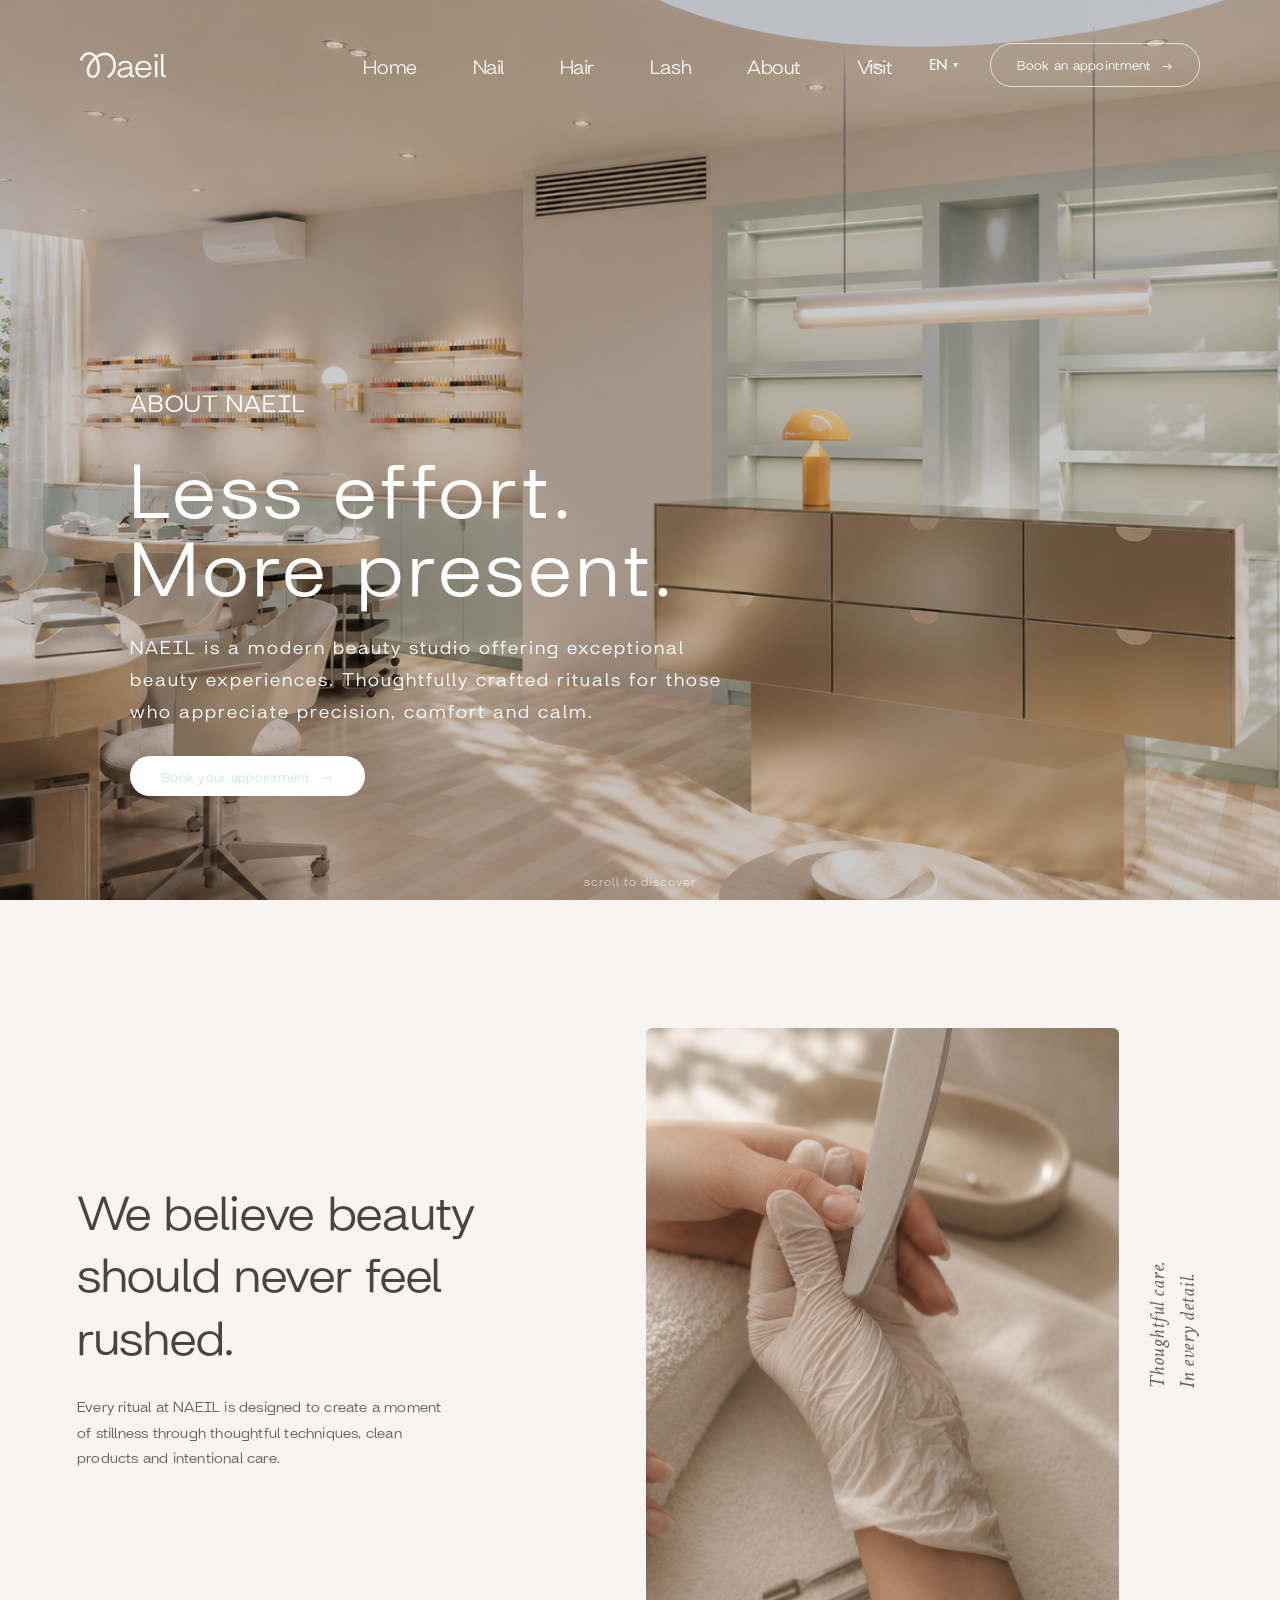
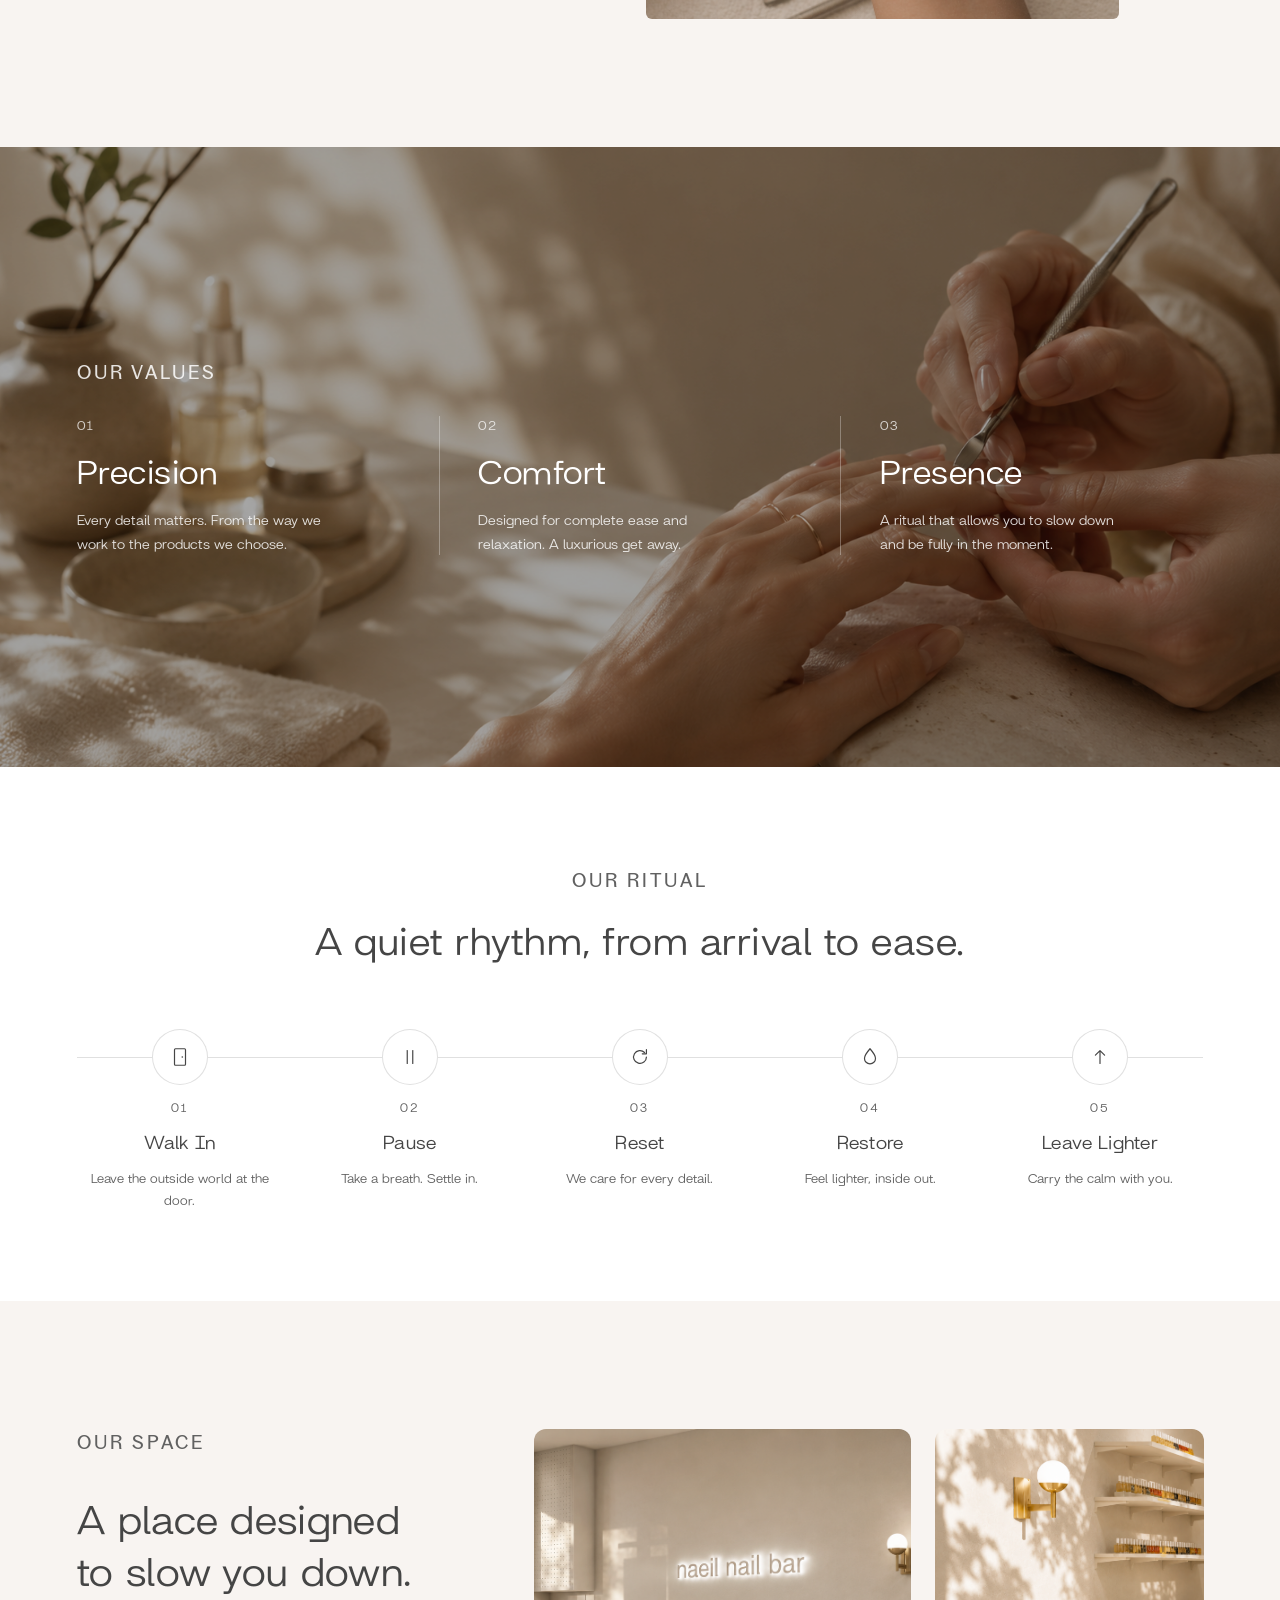
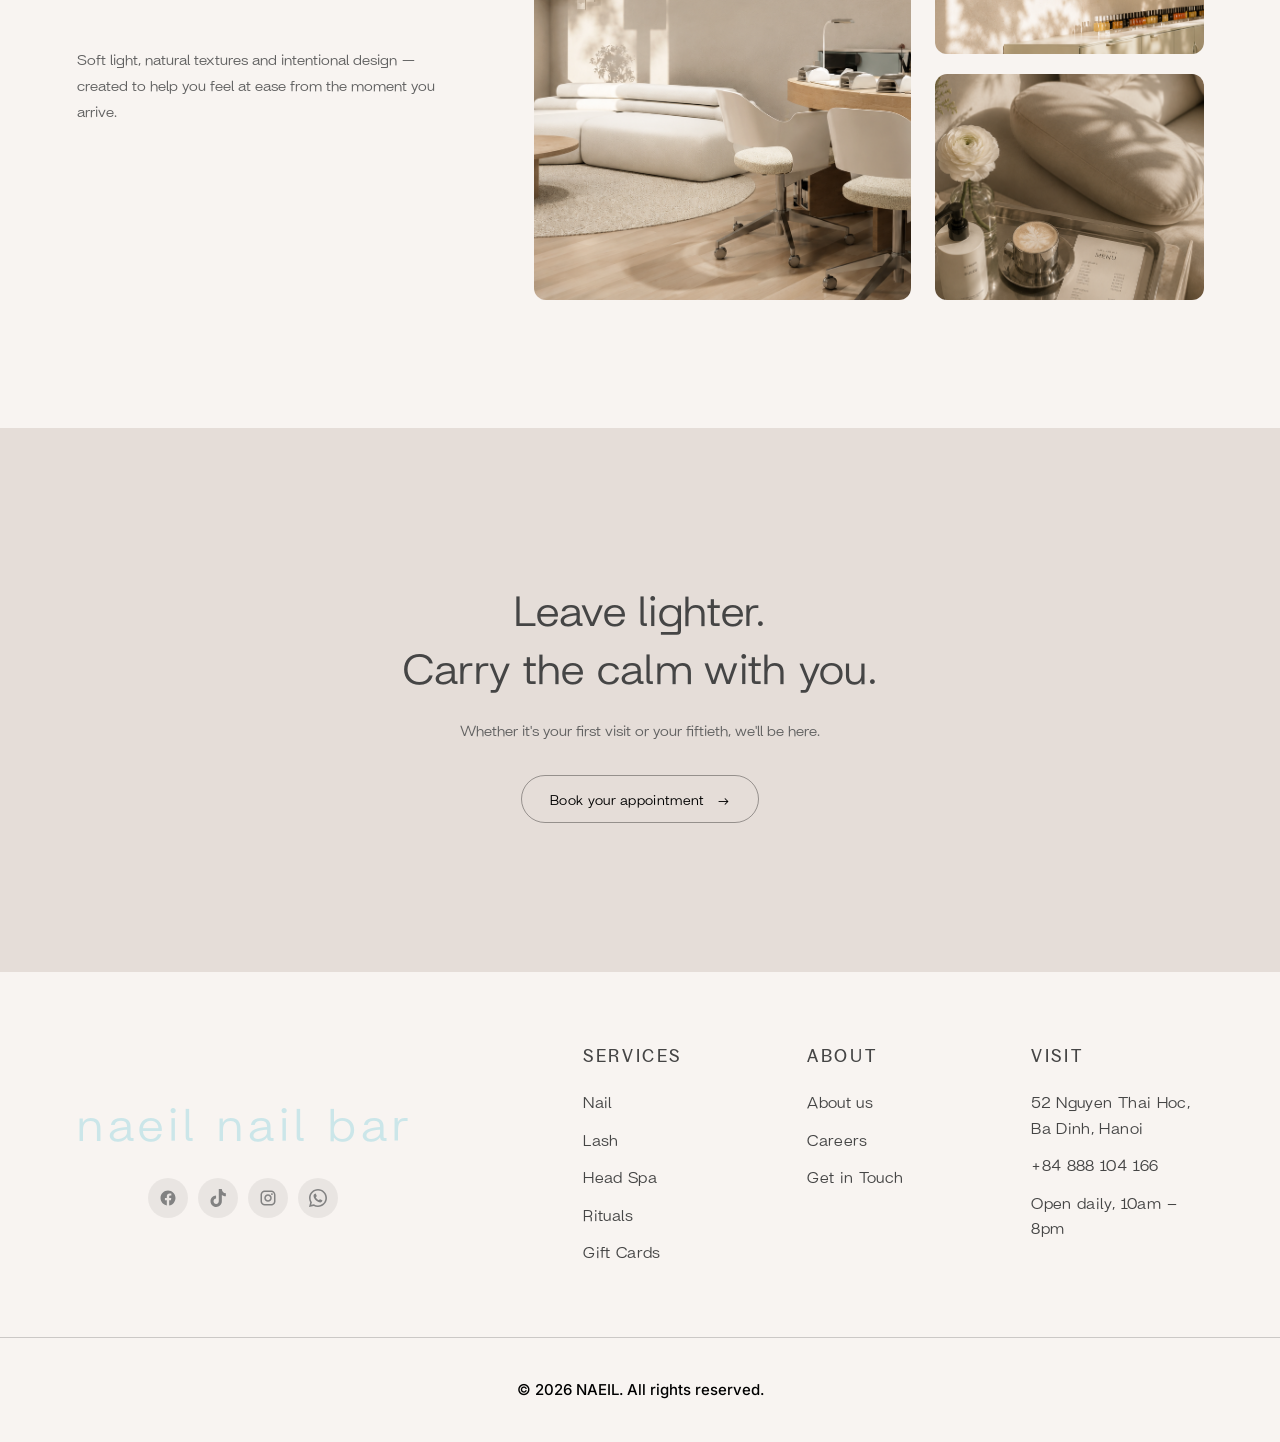
==== about.html @ 70b1c233 "update" ====
<!DOCTYPE html>
<html lang="en">
<head>
<meta charset="UTF-8">
<meta name="viewport" content="width=device-width, initial-scale=1.0">
<title>About Naeil — Naeil Nail Bar</title>
<link rel="icon" type="image/png" href="images/icons/favicon.png">
<link rel="preconnect" href="https://fonts.googleapis.com">
<link rel="preconnect" href="https://fonts.gstatic.com" crossorigin>
<link href="https://fonts.googleapis.com/css2?family=Cormorant+Garamond:wght@400&family=Crimson+Text:ital@1&family=Inter:wght@500&family=Montserrat:wght@400;500;600;700;800&family=Quicksand:wght@400;500;600;700&display=swap" rel="stylesheet">
<link rel="stylesheet" href="css/style.css">
<link rel="preload" as="image" href="images/about-page/hero-about.jpg" fetchpriority="high">
<script src="js/i18n.js"></script>
</head>
<body>
<script>
(function(){
  try {
    if (sessionStorage.getItem('naeilPreloaderShown') === '1') {
      document.documentElement.classList.add('preload-skip');
    }
  } catch (e) {}
})();
</script>

<!-- ============ PRELOADER ============ -->
<div id="preloader" class="preloader" role="status" aria-live="polite" aria-label="Loading">
  <div class="preloader-bg" style="background-image:url('images/about-page/hero-about.jpg')"></div>
  <div class="preloader-content">
    <img src="images/icons/logo.svg" alt="" class="preloader-logo" aria-hidden="true">
  </div>
</div>
<script>
  window.__preloadHero = new Image();
  window.__preloadHero.src = 'images/about-page/hero-about.jpg';
</script>

<!-- ============ HEADER / HERO ============ -->
<header class="hero about-hero">
  <div class="hero-media">
    <img src="images/about-page/hero-about.jpg" alt="Naeil salon interior bathed in soft natural light" fetchpriority="high">
  </div>
  <div class="hero-overlay"></div>

  <nav class="navbar">
    <a href="/" class="logo">
      <img src="images/icons/logo.svg" alt="Maeil" class="logo-img">
    </a>
    <ul class="nav-links">
      <li><a href="/" data-i18n="nav.home">Home</a></li>
      <li><a href="nail.html" data-i18n="nav.nail">Nail</a></li>
      <li><a href="head-spa.html" data-i18n="nav.hair">Hair</a></li>
      <li><a href="lash.html" data-i18n="nav.lash">Lash</a></li>
      <li><a href="about.html" data-i18n="nav.about">About</a></li>
      <li><a href="visit.html" data-i18n="nav.visit">Visit</a></li>
    </ul>
    <div class="navbar-right">
      <div class="lang-switcher">
        <button type="button" class="lang-switcher-trigger" aria-haspopup="true" aria-expanded="false" aria-label="Change language">
          <span class="lang-switcher-label">EN</span>
          <span class="lang-switcher-chevron" aria-hidden="true">&#9662;</span>
        </button>
        <div class="lang-dropdown" role="listbox" aria-label="Select language">
          <button type="button" class="lang-dropdown-option is-selected" data-lang-option="en" role="option" aria-checked="true">
            <span data-i18n="lang.en">English</span>
            <span class="lang-check" aria-hidden="true">&#10003;</span>
          </button>
          <button type="button" class="lang-dropdown-option" data-lang-option="vi" role="option" aria-checked="false">
            <span data-i18n="lang.vi">Tiếng Việt</span>
            <span class="lang-check" aria-hidden="true">&#10003;</span>
          </button>
          <button type="button" class="lang-dropdown-option" data-lang-option="zh" role="option" aria-checked="false">
            <span data-i18n="lang.zh">中文</span>
            <span class="lang-check" aria-hidden="true">&#10003;</span>
          </button>
        </div>
      </div>
      <button type="button" class="nav-book-btn" data-book-trigger aria-label="Open booking options">
        <span data-i18n="nav.book">Book an appointment</span>
        <span class="btn-arrow" aria-hidden="true">&rarr;</span>
      </button>
      <div class="mobile-lang-switcher">
        <button type="button" class="mobile-lang-trigger" aria-haspopup="true" aria-expanded="false" aria-label="Change language">
          <span class="lang-switcher-label">EN</span>
          <span class="mobile-lang-chevron" aria-hidden="true">&#9662;</span>
        </button>
        <div class="mobile-lang-dropdown" role="listbox" aria-label="Select language">
          <button type="button" class="mobile-lang-option is-selected" data-lang-option="en" role="option" aria-checked="true">
            <span class="mobile-lang-code">EN</span>
            <span class="mobile-lang-name" data-i18n="lang.en">English</span>
          </button>
          <button type="button" class="mobile-lang-option" data-lang-option="vi" role="option" aria-checked="false">
            <span class="mobile-lang-code">VI</span>
            <span class="mobile-lang-name" data-i18n="lang.vi">Tiếng Việt</span>
          </button>
          <button type="button" class="mobile-lang-option" data-lang-option="zh" role="option" aria-checked="false">
            <span class="mobile-lang-code">中文</span>
            <span class="mobile-lang-name" data-i18n="lang.zh">中文</span>
          </button>
        </div>
      </div>
      <button class="nav-toggle" aria-label="Open menu" aria-expanded="false" aria-controls="megaMenuOverlay">
        <span></span><span></span><span></span>
      </button>
    </div>
  </nav>

  <div class="hero-content about-hero-content">
    <span class="about-eyebrow-sm" data-i18n="about.hero.eyebrow">ABOUT NAEIL</span>
    <h1 class="about-hero-title"><span class="about-hero-line" data-i18n="about.hero.line1">Less effort.</span><br data-i18n-br="about.hero.line2"><span class="about-hero-line" data-i18n="about.hero.line2">More present.</span></h1>
    <p class="about-hero-desc" data-i18n="about.hero.desc">NAEIL is a modern beauty studio offering exceptional beauty experiences. Thoughtfully crafted rituals for those who appreciate precision, comfort and calm.</p>
    <a href="https://wa.me/84888104166" target="_blank" rel="noopener noreferrer" class="btn btn-light" aria-label="Book your appointment via WhatsApp">
      <span data-i18n="about.hero.cta">Book your appointment</span>
      <span class="btn-arrow" aria-hidden="true">&rarr;</span>
    </a>
  </div>

  <div class="scroll-hint" data-i18n="home.hero.scroll">scroll to discover</div>
</header>

<!-- ============ BRAND PHILOSOPHY ============ -->
<section class="about-philosophy">
  <div class="about-philosophy-inner">
    <div class="about-philosophy-text reveal">
      <p class="about-quote" data-i18n="about.philosophy.quote">We believe beauty should never feel rushed.</p>
      <p class="about-philosophy-copy" data-i18n="about.philosophy.copy">Every ritual at NAEIL is designed to create a moment of stillness through thoughtful techniques, clean products and intentional care.</p>
    </div>

    <div class="about-philosophy-media reveal">
      <div class="about-philosophy-img">
        <img src="images/about-page/philosophy-tools.jpg" alt="Minimal manicure tools resting on a natural stone tray in soft sunlight" loading="lazy">
      </div>
      <span class="about-vertical-text"><span data-i18n="about.philosophy.vertical1">Thoughtful care.</span><br data-i18n-br="about.philosophy.vertical2"><span data-i18n="about.philosophy.vertical2">In every detail.</span></span>
    </div>
  </div>
</section>

<!-- ============ OUR VALUES ============ -->
<section class="about-values">
  <div class="about-values-media">
    <img src="images/about-page/values-manicure.jpg" alt="Close-up of a natural manicure in warm light" loading="lazy">
  </div>
  <div class="about-values-overlay"></div>

  <div class="about-values-inner reveal-stagger">
    <span class="about-values-label reveal" data-i18n="about.values.label">OUR VALUES</span>
    <div class="about-value reveal-item">
      <span class="about-value-num">01</span>
      <h3 class="about-value-title" data-i18n="about.values.precision.title">Precision</h3>
      <p class="about-value-desc" data-i18n="about.values.precision.copy">Every detail matters. From the way we work to the products we choose.</p>
    </div>
    <span class="about-value-divider"></span>
    <div class="about-value reveal-item">
      <span class="about-value-num">02</span>
      <h3 class="about-value-title" data-i18n="about.values.comfort.title">Comfort</h3>
      <p class="about-value-desc" data-i18n="about.values.comfort.copy">Designed for complete ease and relaxation. A luxurious get away.</p>
    </div>
    <span class="about-value-divider"></span>
    <div class="about-value reveal-item">
      <span class="about-value-num">03</span>
      <h3 class="about-value-title" data-i18n="about.values.presence.title">Presence</h3>
      <p class="about-value-desc" data-i18n="about.values.presence.copy">A ritual that allows you to slow down and be fully in the moment.</p>
    </div>
  </div>
</section>

<!-- ============ OUR RITUAL ============ -->
<section class="about-ritual">
  <div class="about-ritual-inner">
    <span class="about-ritual-label reveal" data-i18n="about.ritual.label">OUR RITUAL</span>
    <h2 class="about-ritual-title reveal" data-i18n="about.ritual.title">A quiet rhythm, from arrival to ease.</h2>
  </div>

  <div class="ritual-timeline-scroll">
    <div class="ritual-timeline-row reveal-stagger">
      <div class="ritual-timeline-line" aria-hidden="true"></div>

      <div class="ritual-step reveal-item">
        <span class="ritual-step-icon" aria-hidden="true">
          <svg viewBox="0 0 24 24" fill="none" xmlns="http://www.w3.org/2000/svg">
            <rect x="6" y="3" width="12" height="18" rx="1" stroke="currentColor" stroke-width="1.3"/>
            <circle cx="14.5" cy="12" r="0.9" fill="currentColor"/>
          </svg>
        </span>
        <span class="ritual-step-num">01</span>
        <h3 class="ritual-step-title" data-i18n="about.ritual.walkin.title">Walk In</h3>
        <p class="ritual-step-desc" data-i18n="about.ritual.walkin.copy">Leave the outside world at the door.</p>
      </div>

      <div class="ritual-step reveal-item">
        <span class="ritual-step-icon" aria-hidden="true">
          <svg viewBox="0 0 24 24" fill="none" xmlns="http://www.w3.org/2000/svg">
            <line x1="9" y1="5" x2="9" y2="19" stroke="currentColor" stroke-width="1.3" stroke-linecap="round"/>
            <line x1="15" y1="5" x2="15" y2="19" stroke="currentColor" stroke-width="1.3" stroke-linecap="round"/>
          </svg>
        </span>
        <span class="ritual-step-num">02</span>
        <h3 class="ritual-step-title" data-i18n="about.ritual.pause.title">Pause</h3>
        <p class="ritual-step-desc" data-i18n="about.ritual.pause.copy">Take a breath. Settle in.</p>
      </div>

      <div class="ritual-step reveal-item">
        <span class="ritual-step-icon" aria-hidden="true">
          <svg viewBox="0 0 24 24" fill="none" xmlns="http://www.w3.org/2000/svg">
            <path d="M19 12a7 7 0 1 1-2.05-4.95" stroke="currentColor" stroke-width="1.3" stroke-linecap="round"/>
            <path d="M19 4v4.5h-4.5" stroke="currentColor" stroke-width="1.3" stroke-linecap="round" stroke-linejoin="round"/>
          </svg>
        </span>
        <span class="ritual-step-num">03</span>
        <h3 class="ritual-step-title" data-i18n="about.ritual.reset.title">Reset</h3>
        <p class="ritual-step-desc" data-i18n="about.ritual.reset.copy">We care for every detail.</p>
      </div>

      <div class="ritual-step reveal-item">
        <span class="ritual-step-icon" aria-hidden="true">
          <svg viewBox="0 0 24 24" fill="none" xmlns="http://www.w3.org/2000/svg">
            <path d="M12 3c3.5 4 6 7.4 6 10.5A6 6 0 1 1 6 13.5C6 10.4 8.5 7 12 3Z" stroke="currentColor" stroke-width="1.3" stroke-linejoin="round"/>
          </svg>
        </span>
        <span class="ritual-step-num">04</span>
        <h3 class="ritual-step-title" data-i18n="about.ritual.restore.title">Restore</h3>
        <p class="ritual-step-desc" data-i18n="about.ritual.restore.copy">Feel lighter, inside out.</p>
      </div>

      <div class="ritual-step reveal-item">
        <span class="ritual-step-icon" aria-hidden="true">
          <svg viewBox="0 0 24 24" fill="none" xmlns="http://www.w3.org/2000/svg">
            <path d="M12 19V5M12 5l-5 5M12 5l5 5" stroke="currentColor" stroke-width="1.3" stroke-linecap="round" stroke-linejoin="round"/>
          </svg>
        </span>
        <span class="ritual-step-num">05</span>
        <h3 class="ritual-step-title" data-i18n="about.ritual.leavelighter.title">Leave Lighter</h3>
        <p class="ritual-step-desc" data-i18n="about.ritual.leavelighter.copy">Carry the calm with you.</p>
      </div>
    </div>
  </div>
</section>

<!-- ============ OUR SPACE ============ -->
<section class="about-space">
  <div class="about-space-inner">
    <div class="about-space-text reveal">
      <span class="about-space-label" data-i18n="about.space.label">OUR SPACE</span>
      <h2 class="about-space-title"><span data-i18n="about.space.title1">A place designed</span><br data-i18n-br="about.space.title2"><span data-i18n="about.space.title2">to slow you down.</span></h2>
      <p class="about-space-copy" data-i18n="about.space.copy">Soft light, natural textures and intentional design — created to help you feel at ease from the moment you arrive.</p>
    </div>

    <div class="about-space-gallery reveal">
      <div class="about-space-img about-space-img-lg">
        <img src="images/about-page/space-lounge.jpg" alt="Minimal lounge seating area bathed in natural light" loading="lazy">
      </div>
      <div class="about-space-stack">
        <div class="about-space-img about-space-img-sm">
          <img src="images/about-page/space-detail-1.jpg" alt="Manicure station with soft ambient lighting" loading="lazy">
        </div>
        <div class="about-space-img about-space-img-sm">
          <img src="images/about-page/space-detail-2.jpg" alt="Warm wall sconce beside a shelf of nail polish" loading="lazy">
        </div>
      </div>
    </div>
  </div>
</section>

<!-- ============ FINAL CTA ============ -->
<section class="about-final-cta">
  <div class="about-final-cta-inner reveal">
    <h2 class="about-final-cta-title"><span data-i18n="about.finalcta.title1">Leave lighter.</span><br data-i18n-br="about.finalcta.title2"><span data-i18n="about.finalcta.title2">Carry the calm with you.</span></h2>
    <p class="about-final-cta-copy" data-i18n="about.finalcta.copy">Whether it's your first visit or your fiftieth, we'll be here.</p>
    <a href="https://wa.me/84888104166" target="_blank" rel="noopener noreferrer" class="btn btn-outline about-final-cta-btn" aria-label="Book your appointment via WhatsApp">
      <span data-i18n="about.finalcta.btn">Book your appointment</span>
      <span class="btn-arrow" aria-hidden="true">&rarr;</span>
    </a>
  </div>
</section>

<!-- ============ FOOTER ============ -->
<footer class="site-footer" id="footer">
  <div class="footer-top">
    <div class="footer-brand reveal">
      <p class="brand-script" data-i18n="footer.brand">naeil nail bar</p>
      <div class="social-icons">
        <a href="#" aria-label="Facebook"><img src="images/icons/facebook.svg" alt=""></a>
        <a href="#" aria-label="TikTok"><img src="images/icons/tiktok.svg" alt=""></a>
        <a href="#" aria-label="Instagram"><img src="images/icons/instagram.svg" alt=""></a>
        <a href="#" aria-label="WhatsApp"><img src="images/icons/whatsapp.svg" alt=""></a>
      </div>
    </div>

    <div class="footer-links">
    <div class="footer-col">
      <h4 data-i18n="footer.services">Services</h4>
      <ul>
        <li><a href="nail.html" data-i18n="footer.nail">Nail</a></li>
        <li><a href="lash.html" data-i18n="footer.lash">Lash</a></li>
        <li><a href="head-spa.html" data-i18n="footer.headspa">Head Spa</a></li>
        <li><a href="#" data-i18n="footer.rituals">Rituals</a></li>
        <li><a href="#" data-i18n="footer.giftcards">Gift Cards</a></li>
      </ul>
    </div>

    <div class="footer-col">
      <h4 data-i18n="footer.about">About</h4>
      <ul>
        <li><a href="about.html" data-i18n="footer.aboutlink2">About us</a></li>
        <li><a href="#" data-i18n="footer.careers">Careers</a></li>
        <li><a href="#" data-i18n="footer.getintouch">Get in Touch</a></li>
      </ul>
    </div>

    <div class="footer-col">
      <h4 data-i18n="footer.visit">Visit</h4>
      <ul class="visit-list">
        <li data-i18n="footer.address">52 Nguyen Thai Hoc, Ba Dinh, Hanoi</li>
        <li>+84 888 104 166</li>
        <li data-i18n="footer.hours">Open daily, 10am – 8pm</li>
      </ul>
    </div>
    </div>
  </div>

  <div class="footer-bottom">
    <p data-i18n="footer.copyright">© 2026 NAEIL. All rights reserved.</p>
  </div>
</footer>

<!-- ============ MEGA MENU ============ -->
<div class="mega-menu-overlay" id="megaMenuOverlay" aria-hidden="true">
  <div class="mega-menu" role="dialog" aria-modal="true" aria-label="Site navigation">
    <div class="mega-menu-top">
      <a href="/" class="mega-menu-logo">
        <img src="images/icons/logo.svg" alt="Maeil" class="logo-img">
      </a>
      <button type="button" class="mega-menu-close" id="megaMenuClose" aria-label="Close menu">&times;</button>
    </div>
    <nav class="mega-menu-list">
      <div class="mega-menu-group">
        <span class="mega-menu-group-label" data-i18n="megamenu.services">Services</span>
        <div class="mega-menu-rows">
          <a href="nail.html" class="mega-menu-item">
            <span class="mega-menu-item-img"><img src="images/nail.png" alt="" loading="lazy"></span>
            <span class="mega-menu-item-text">
              <span class="mega-menu-item-title" data-i18n="megamenu.nail.title">Nail</span>
              <span class="mega-menu-item-desc" data-i18n="megamenu.nail.desc">Precision gel &amp; lacquer artistry</span>
            </span>
            <span class="mega-menu-item-arrow" aria-hidden="true">&rarr;</span>
          </a>
          <a href="head-spa.html" class="mega-menu-item">
            <span class="mega-menu-item-img"><img src="images/head-spa.png" alt="" loading="lazy"></span>
            <span class="mega-menu-item-text">
              <span class="mega-menu-item-title" data-i18n="megamenu.hair.title">Hair</span>
              <span class="mega-menu-item-desc" data-i18n="megamenu.hair.desc">Restorative head spa rituals</span>
            </span>
            <span class="mega-menu-item-arrow" aria-hidden="true">&rarr;</span>
          </a>
          <a href="lash.html" class="mega-menu-item">
            <span class="mega-menu-item-img"><img src="images/lash-lift.png" alt="" loading="lazy"></span>
            <span class="mega-menu-item-text">
              <span class="mega-menu-item-title" data-i18n="megamenu.lash.title">Lash</span>
              <span class="mega-menu-item-desc" data-i18n="megamenu.lash.desc">Korean lash lift &amp; tint</span>
            </span>
            <span class="mega-menu-item-arrow" aria-hidden="true">&rarr;</span>
          </a>
        </div>
      </div>
      <div class="mega-menu-group">
        <span class="mega-menu-group-label" data-i18n="megamenu.explore">Explore</span>
        <div class="mega-menu-rows">
          <a href="about.html" class="mega-menu-item active">
            <span class="mega-menu-item-img"><img src="images/about-page/hero-about.jpg" alt="" loading="lazy"></span>
            <span class="mega-menu-item-text">
              <span class="mega-menu-item-title" data-i18n="megamenu.about.title">About</span>
              <span class="mega-menu-item-desc" data-i18n="megamenu.about.desc">Our philosophy &amp; ritual</span>
            </span>
            <span class="mega-menu-item-arrow" aria-hidden="true">&rarr;</span>
          </a>
          <a href="visit.html" class="mega-menu-item">
            <span class="mega-menu-item-img"><img src="images/visit-page/exterior-visit.jpg" alt="" loading="lazy"></span>
            <span class="mega-menu-item-text">
              <span class="mega-menu-item-title" data-i18n="megamenu.visit.title">Visit</span>
              <span class="mega-menu-item-desc" data-i18n="megamenu.visit.desc">Location &amp; opening hours</span>
            </span>
            <span class="mega-menu-item-arrow" aria-hidden="true">&rarr;</span>
          </a>
        </div>
      </div>
      <div class="mega-menu-group mega-menu-lang">
        <span class="mega-menu-group-label" data-i18n="lang.label">Language</span>
        <div class="mega-menu-lang-options">
          <button type="button" class="mega-menu-lang-option is-selected" data-lang-option="en" role="option" aria-checked="true">
            <span data-i18n="lang.en">English</span>
            <span class="lang-check" aria-hidden="true">&#10003;</span>
          </button>
          <button type="button" class="mega-menu-lang-option" data-lang-option="vi" role="option" aria-checked="false">
            <span data-i18n="lang.vi">Tiếng Việt</span>
            <span class="lang-check" aria-hidden="true">&#10003;</span>
          </button>
          <button type="button" class="mega-menu-lang-option" data-lang-option="zh" role="option" aria-checked="false">
            <span data-i18n="lang.zh">中文</span>
            <span class="lang-check" aria-hidden="true">&#10003;</span>
          </button>
        </div>
      </div>
    </nav>
    <div class="mega-menu-bottom">
      <button type="button" class="mega-menu-book-btn" data-book-trigger>
        <span data-i18n="megamenu.book">Book your appointment</span>
        <span class="btn-arrow" aria-hidden="true">&rarr;</span>
      </button>
    </div>
  </div>
</div>

<!-- ============ BOOKING MODAL ============ -->
<div class="booking-modal-overlay" id="bookingModalOverlay" aria-hidden="true">
  <div class="booking-modal" role="dialog" aria-modal="true" aria-labelledby="bookingModalTitle">
    <button type="button" class="booking-modal-close" id="bookingModalClose" aria-label="Close">&times;</button>
    <span class="booking-modal-eyebrow" data-i18n="booking.eyebrow">Get in touch</span>
    <h3 id="bookingModalTitle" class="booking-modal-title" data-i18n="booking.title">Book your appointment</h3>
    <p class="booking-modal-sub" data-i18n="booking.sub">Choose how you'd like to reach us.</p>
    <div class="booking-modal-options">
      <a class="booking-option" href="https://wa.me/84888104166" target="_blank" rel="noopener noreferrer">
        <span class="booking-option-icon" aria-hidden="true"><img src="images/icons/whatsapp.svg" alt=""></span>
        <span class="booking-option-text"><strong data-i18n="booking.whatsapp">WhatsApp</strong><small>+84 888 104 166</small></span>
        <span class="booking-option-arrow" aria-hidden="true">&rarr;</span>
      </a>
      <a class="booking-option" href="https://zalo.me/0888104166" target="_blank" rel="noopener noreferrer">
        <span class="booking-option-icon" aria-hidden="true">
          <svg viewBox="0 0 24 24" fill="none" xmlns="http://www.w3.org/2000/svg"><path d="M12 3C6.5 3 2 6.8 2 11.5c0 2.7 1.5 5.1 3.9 6.7-.2.9-.7 2.4-1 3.2-.1.3.2.6.5.5 1.5-.6 3-1.4 3.6-1.8.9.2 2 .3 3 .3 5.5 0 10-3.8 10-8.5S17.5 3 12 3Z" stroke="currentColor" stroke-width="1.3" stroke-linejoin="round"/></svg>
        </span>
        <span class="booking-option-text"><strong data-i18n="booking.zalo">Zalo</strong><small>+84 888 104 166</small></span>
        <span class="booking-option-arrow" aria-hidden="true">&rarr;</span>
      </a>
      <a class="booking-option" href="tel:+84888104166">
        <span class="booking-option-icon" aria-hidden="true">
          <svg viewBox="0 0 24 24" fill="none" xmlns="http://www.w3.org/2000/svg"><path d="M5 4h3.5l1.5 4.5-2 1.5a11 11 0 0 0 6 6l1.5-2L19 15.5V19a1 1 0 0 1-1 1C10.5 20 4 13.5 4 6a1 1 0 0 1 1-1Z" stroke="currentColor" stroke-width="1.3" stroke-linejoin="round"/></svg>
        </span>
        <span class="booking-option-text"><strong data-i18n="booking.phone">Phone</strong><small>+84 888 104 166</small></span>
        <span class="booking-option-arrow" aria-hidden="true">&rarr;</span>
      </a>
      <a class="booking-option" href="https://www.instagram.com/naeilnailbar/" target="_blank" rel="noopener noreferrer">
        <span class="booking-option-icon" aria-hidden="true"><img src="images/icons/instagram.svg" alt=""></span>
        <span class="booking-option-text"><strong data-i18n="booking.instagram">Instagram</strong><small>@naeilnailbar</small></span>
        <span class="booking-option-arrow" aria-hidden="true">&rarr;</span>
      </a>
      <a class="booking-option" href="https://www.facebook.com/profile.php?id=61591534436233" target="_blank" rel="noopener noreferrer">
        <span class="booking-option-icon" aria-hidden="true"><img src="images/icons/facebook.svg" alt=""></span>
        <span class="booking-option-text"><strong data-i18n="booking.facebook">Facebook</strong><small>NAEIL Nail Bar</small></span>
        <span class="booking-option-arrow" aria-hidden="true">&rarr;</span>
      </a>
    </div>
  </div>
</div>

<script src="js/script.js"></script>
<script>
(function () {
  // Subtle parallax on large editorial images — no-op if user prefers reduced motion.
  var prefersReduced = window.matchMedia && window.matchMedia('(prefers-reduced-motion: reduce)').matches;
  if (prefersReduced) return;

  var layers = document.querySelectorAll('.about-hero .hero-media img, .about-philosophy-img img, .about-values-media img');
  if (!layers.length) return;

  var ticking = false;
  function update() {
    layers.forEach(function (img) {
      var rect = img.closest('.about-hero, .about-philosophy-media, .about-values').getBoundingClientRect();
      var progress = (window.innerHeight - rect.top) / (window.innerHeight + rect.height);
      var shift = (progress - 0.5) * 16;
      img.style.transform = 'translateY(' + shift.toFixed(1) + 'px) scale(1.06)';
    });
    ticking = false;
  }
  window.addEventListener('scroll', function () {
    if (!ticking) {
      window.requestAnimationFrame(update);
      ticking = true;
    }
  }, { passive: true });
  update();
})();
</script>
</body>
</html>
---- css/style.css ----
/* =====================================================
   NAEIL — Homepage
   Tokens
   ===================================================== */
/* =====================================================
   NAEIL — Homepage
   Fonts
   ===================================================== */
@font-face {
  font-family: 'Britanica';
  src: url('../fonts/britanica-regular.otf') format('opentype');
  font-weight: 400;
  font-style: normal;
  font-display: swap;
}
@font-face {
  font-family: 'Bagoss Condensed';
  src: url('../fonts/bagosscondensed-regular.ttf') format('truetype'),
       url('../fonts/bagosscondensed-regular.otf') format('opentype');
  font-weight: 400;
  font-style: normal;
  font-display: swap;
}
@font-face {
  font-family: 'Futura';
  src: url('../fonts/futura-medium.ttf') format('truetype');
  font-weight: 400;
  font-style: normal;
  font-display: swap;
}
@font-face {
  font-family: 'Futura';
  src: url('../fonts/futura-bold.ttf') format('truetype');
  font-weight: 700;
  font-style: normal;
  font-display: swap;
}

/* =====================================================
   Tokens
   ===================================================== */
:root {
  --cream:        #F8F4F1;
  --cream-deep:   #F0E7E0;
  --tan:          #E5DDD8;
  --ink:          #000000;
  --ink-mid:      #454545;
  --ink-soft:     #616161;
  --icon-gray:    #828282;
  --line:         rgba(0,0,0,0.12);
  --blue:         #CBE6E9;
  --blue-deep:    #8FB3D6;
  --white:        #FFFFFF;

  --font-display: 'Britanica', 'Cormorant Garamond', serif;
  --font-condensed: 'Bagoss Condensed', 'Oswald', sans-serif;
  --font-script:  'Comfortaa', cursive;
  --font-body:    'Futura', 'Jost', sans-serif;

  --container: 1440px;
  /* Two shared horizontal-inset tiers used across every page — named so
     the whole site draws from one system instead of pages/sections each
     hardcoding their own clamp() gutter. --gutter is the standard inset
     for contained body sections (About/Nail/Lash/Head-spa/Home content
     blocks, footer); --gutter-wide is the slightly more generous inset
     used by full-bleed hero content and the Visit page, which sits
     closer to the viewport edge and reads better with extra breathing
     room. Both share the same 24px mobile floor so nothing misaligns
     at narrow widths — only the desktop ceiling differs. */
  --gutter: clamp(24px, 6vw, 80px);
  --gutter-wide: clamp(24px, 6vw, 100px);
}

/* =====================================================
   VIETNAMESE FONT OVERRIDE — the brand's EN/ZH fonts render
   Vietnamese diacritics unreliably. js/i18n.js sets
   data-locale="vi" on <html> whenever Vietnamese is active
   (see applyLocale in i18n.js), so this block only takes
   effect for Vietnamese — English and Chinese keep the
   original fonts untouched. Both replacements have confirmed
   full Vietnamese glyph coverage and are loaded via the
   existing Google Fonts <link> in <head>:
     - Montserrat for --font-display and --font-condensed —
       clean geometric sans used for headings/nav/labels.
     - Quicksand for --font-body — soft geometric sans with
       rounded terminals, used for paragraph copy.
   ===================================================== */
html[data-locale="vi"] {
  --font-display: 'Montserrat', sans-serif;
  --font-condensed: 'Montserrat', sans-serif;
  --font-body: 'Quicksand', sans-serif;
}

* { box-sizing: border-box; }
html { scroll-behavior: smooth; }

body {
  margin: 0;
  font-family: var(--font-body);
  color: var(--ink);
  background: var(--cream);
  -webkit-font-smoothing: antialiased;
}

a { text-decoration: none; color: inherit; }
ul { list-style: none; margin: 0; padding: 0; }
img { max-width: 100%; display: block; }

.placeholder-img {
  position: relative;
  width: 100%;
  height: 100%;
  background: linear-gradient(135deg, #e4dccd 0%, #cfc2ac 100%);
  display: flex;
  align-items: center;
  justify-content: center;
  overflow: hidden;
}
.placeholder-img::after {
  content: attr(data-label);
  font-family: var(--font-body);
  font-size: 13px;
  letter-spacing: .04em;
  color: rgba(42,39,35,0.55);
  text-align: center;
  padding: 12px 20px;
  border: 1px dashed rgba(42,39,35,0.3);
  border-radius: 4px;
  max-width: 80%;
  background: rgba(255,255,255,0.35);
}

/* =====================================================
   PRELOADER — full-screen brand moment shown before the site is
   ready. Markup (identical on every page, only the background
   image URL differs) is a single fixed overlay:
     #preloader (.preloader)
       .preloader-bg    — the page's own hero photo, blurred/tinted
       .preloader-content
         .preloader-logo — the real NAEIL mark (images/icons/logo.svg)
   js/script.js adds .is-done once the hero image, fonts and the
   logo's own draw-in animation have all actually finished (see the
   comment there) — nothing here is hidden on a fixed timer. Colors
   reuse existing tokens only (--cream/--cream-deep/--ink-soft); no
   new brand colors introduced.
   ===================================================== */
html.preload-active,
html.preload-active body {
  overflow: hidden;
  height: 100%;
}
/* One-time welcome, not a per-page loader: a tiny synchronous inline
   script at the very top of <body> (before the #preloader markup) adds
   this class when sessionStorage shows the visitor already saw the
   preloader earlier in this browser session. Because it runs before
   the browser ever paints the #preloader div, this hides it with zero
   flash on every page after the first. */
html.preload-skip .preloader {
  display: none !important;
}
.preloader {
  position: fixed;
  inset: 0;
  z-index: 9999;
  display: flex;
  align-items: center;
  justify-content: center;
  overflow: hidden;
  background: var(--cream);
  opacity: 1;
  visibility: visible;
  will-change: opacity;
  transition: opacity .45s cubic-bezier(.4,0,.2,1), visibility 0s linear .45s;
}
/* Added by script.js once loading is actually done. opacity/visibility
   are transitioned (a quick ~450ms fade — long enough to avoid a hard
   cut, short enough not to feel like a second wait after the logo is
   already done); pointer-events drops immediately so the real page
   underneath feels responsive right away instead of waiting out the fade. */
.preloader.is-done {
  opacity: 0;
  visibility: hidden;
  pointer-events: none;
}
/* The photo itself — oversized (-28px inset + scale) so the blur's own
   soft edge never reveals a hard boundary at the viewport edge. Blur
   radius is kept as small as the "soft focus" look allows (was 28px —
   dropped to 20px) because a full-viewport CSS blur is one of the more
   expensive things a browser paints; a smaller radius over a smaller
   overscan area is the main lever for making the preloader's first
   paint land quickly instead of hitching. */
.preloader-bg {
  position: absolute;
  inset: -28px;
  background-size: cover;
  background-position: center;
  background-repeat: no-repeat;
  filter: blur(20px) saturate(82%) brightness(1.1) contrast(0.9);
  transform: scale(1.06) translateZ(0);
}
/* Warm, milky wash over the photo — this is what gives the muted
   NAEIL color treatment rather than a raw blurred photo. */
.preloader::before {
  content: "";
  position: absolute;
  inset: 0;
  background: linear-gradient(160deg, rgba(248,244,241,0.60), rgba(240,231,224,0.74));
}
.preloader-content {
  position: relative;
  z-index: 1;
  display: flex;
  flex-direction: column;
  align-items: center;
}
/* The logo IS the loading animation — a diagonal reveal (clip-path
   sweeping the same direction the mark's two loops naturally flow,
   upper-left to lower-right) rather than a spinner. Same 0/20/50/80/
   100% shape/slant as before; duration was cut from 2s to 1.1s (2s was
   the actual root cause of the "chậm quá" report — script.js gates
   closing the preloader on this animation's own animationend, so a 2s
   animation put a hard 2s+ floor under every page load no matter how
   fast the real assets were). will-change hints the browser to put
   this element on its own compositor layer up front instead of
   discovering mid-animation that it needs to, which is what removes
   the small stutter at the very start of the sweep. */
.preloader-logo {
  width: clamp(48px, 5vw, 68px);
  height: auto;
  display: block;
  opacity: 0;
  will-change: clip-path, opacity;
  animation: preloaderLogoDraw 1.1s cubic-bezier(.65,0,.35,1) .08s forwards;
}
@keyframes preloaderLogoDraw {
  0%   { clip-path: polygon(0 0, -15% 0, -33% 100%, 0 100%); opacity: 0; }
  14%  { opacity: 1; }
  20%  { clip-path: polygon(0 0, 22% 0, 4% 100%, 0 100%); }
  50%  { clip-path: polygon(0 0, 55% 0, 37% 100%, 0 100%); }
  80%  { clip-path: polygon(0 0, 85% 0, 67% 100%, 0 100%); }
  100% { clip-path: polygon(0 0, 130% 0, 112% 100%, 0 100%); opacity: 1; }
}
/* Respect reduced-motion: keep the brand moment (photo + logo) but
   drop the sweeping reveal for a simple, quick fade. */
@media (prefers-reduced-motion: reduce) {
  .preloader-logo { animation: none; clip-path: none; opacity: 1; }
  .preloader { transition-duration: .3s; }
}

.eyebrow {
  display: block;
  font-family: var(--font-body);
  font-weight: 500;
  font-size: 13px;
  letter-spacing: .32em;
  text-transform: uppercase;
  color: var(--ink-soft);
}
.eyebrow.center {
  text-align: center;
  font-family: var(--font-display);
  font-size: clamp(28px, 7vw, 64px);
  font-weight: 400;
  letter-spacing: 8px;
  color: var(--ink-soft);
  text-transform: uppercase;
}

.btn {
  box-sizing: border-box;
  display: inline-flex;
  align-items: center;
  justify-content: center;
  padding: 0 28px;
  border-radius: 30px;
  /* Reset the native <button> UA-stylesheet border. Most .btn CTAs are
     <a> tags (no default border), but .visit-hero-btn is a <button>
     (it also opens the shared booking modal via data-book-trigger),
     so without this reset it shows a stray grey outline that isn't
     part of the design. .btn-outline / .btn-ink set their own border
     afterward and still win, so this doesn't affect them. */
  border: none;
  font-family: var(--font-display);
  font-size: 14px;
  letter-spacing: .02em;
  transition: all .25s ease;
}
.btn-light {
  width: 231px;
  height: 40px;
  background: var(--white);
  color: var(--blue);
}
.btn-light:hover { background: var(--blue); color: var(--white); }

.btn-outline {
  width: 150px;
  height: 26px;
  padding: 0;
  background: rgba(255,255,255,0);
  border: 1px solid rgba(0,0,0,0.35);
  color: var(--ink);
  font-size: 12px;
}
.btn-outline:hover { background: var(--ink); color: var(--cream); border-color: var(--ink); }

.btn-ink {
  height: 48px;
  padding: 0 32px;
  background: var(--ink);
  color: var(--cream);
  border: 1px solid var(--ink);
  font-size: 14px;
}
.btn-ink:hover { background: transparent; color: var(--ink); }

.link-arrow {
  display: inline-flex;
  align-items: center;
  justify-content: center;
  gap: 8px;
  font-family: var(--font-display);
  font-size: 20px;
  font-weight: 400;
  letter-spacing: 1px;
  color: #000;
  text-align: center;
  border-bottom: 1px solid transparent;
  padding-bottom: 2px;
  transition: border-color .2s ease, gap .2s ease;
}
.link-arrow:hover { border-color: var(--ink); gap: 12px; }
.arrow-icon { width: 13px; height: 8px; display: inline-block; }

/* =====================================================
   HERO
   ===================================================== */
/* Hero is intentionally full-bleed/full-viewport-width at every screen
   size — it must NOT be capped to var(--container), or wide monitors
   show empty page background down both sides of the image (regressed
   this once already: capping .hero to match the navbar's max-width
   looked correct in theory but broke the full-bleed hero on wide
   screens in practice — reverted). The navbar overlaying it keeps its
   own max-width:var(--container) centering for its CONTENT (logo,
   links, CTA), which is the correct place for that inset — the
   photograph itself should always fill the full width of the browser,
   responsively, at any viewport. */
.hero {
  position: relative;
  min-height: 100vh;
  display: flex;
  flex-direction: column;
  justify-content: flex-end;
  overflow: hidden;
  color: var(--white);
}

.hero-media { position: absolute; inset: 0; z-index: 0; }
.hero-media img { width: 100%; height: 100%; object-fit: cover; object-position: center 30%; }

.hero-overlay {
  position: absolute;
  inset: 0;
  z-index: 1;
  background: linear-gradient(180deg, rgba(0,0,0,0.02) 0%, rgba(0,0,0,0.08) 55%, rgba(0,0,0,0.2) 100%);
}

/* Mobile default (<1024px): logo left, hamburger-only cluster right —
   opens the mega-menu drawer. At desktop (>=1024px) this switches to a
   three-part layout — logo / centered inline links / Book CTA — with
   the hamburger and drawer disabled entirely; see the
   min-width:1024px block further down. */
.navbar {
  position: absolute;
  top: 0; left: 0; right: 0;
  z-index: 50;
  display: flex;
  justify-content: space-between;
  align-items: center;
  height: 129px;
  box-sizing: border-box;
  max-width: var(--container);
  margin: 0 auto;
  padding: 10px 80px;
  background: transparent;
  transition: background-color .4s ease, box-shadow .4s ease, backdrop-filter .4s ease;
}

.navbar-right {
  display: flex;
  align-items: center;
  gap: 18px;
}

/* ---- Sticky state — activated via JS once the hero has scrolled out of view ---- */
/* The base .navbar rule above caps itself at max-width:var(--container)
   (1440px) with margin:0 auto — by design for the absolute, over-hero
   state (matches the rest of the site's 1440px content system), but
   that same cap was leaking into the FIXED/sticky state too: once
   position becomes fixed, left:0/right:0 (inherited from the base
   rule) plus a max-width narrower than the viewport plus auto margins
   is exactly the recipe for a centered bar with visible page
   background on both sides on any viewport wider than 1440px (the
   reported ~20px gaps). max-width/margin are reset here so only the
   fixed state stretches truly edge-to-edge; the original hero-overlay
   state above is completely untouched. Padding (unchanged, from the
   base rule) is what keeps the logo/links/CTA sitting the same
   distance from the edge as before — it's just measured from the true
   viewport edge now instead of from the old 1440px box's edge. */
.navbar.is-fixed {
  position: fixed;
  left: 0;
  right: 0;
  width: 100%;
  max-width: none;
  margin: 0;
  background: rgba(248,244,241,0.94);
  backdrop-filter: blur(14px) saturate(180%);
  -webkit-backdrop-filter: blur(14px) saturate(180%);
  box-shadow: 0 1px 0 rgba(0,0,0,0.06);
}
.navbar.is-fixed .logo-img { opacity: 0; }
.navbar.is-fixed .logo::after { opacity: 1; }
.navbar.is-fixed .nav-toggle span { background: var(--ink); }
.navbar.is-fixed .nav-book-btn { border-color: rgba(0,0,0,0.35); color: var(--ink); }
.navbar.is-fixed .nav-book-btn:hover { background: var(--ink); color: var(--cream); border-color: var(--ink); }
.navbar.is-fixed .nav-links a { color: var(--ink); opacity: .7; }
.navbar.is-fixed .nav-links a:hover { opacity: 1; }

.logo {
  position: relative;
  display: inline-flex;
}
/* Recolored logo shown only once the nav is scrolled/fixed — uses the
   logo file as a CSS mask so the tint is an exact color match (#CBE6E9)
   rather than an approximated filter. */
.logo::after {
  content: "";
  position: absolute;
  inset: 0;
  background-color: #CBE6E9;
  -webkit-mask-image: url("../images/icons/logo.svg");
  mask-image: url("../images/icons/logo.svg");
  -webkit-mask-size: contain;
  mask-size: contain;
  -webkit-mask-repeat: no-repeat;
  mask-repeat: no-repeat;
  -webkit-mask-position: left center;
  mask-position: left center;
  opacity: 0;
  pointer-events: none;
  transition: opacity .3s ease;
}

.logo-img {
  height: 26px;
  width: auto;
  display: block;
  transition: opacity .3s ease;
}

/* Hamburger — mobile-only (<1024px) trigger for the mega-menu drawer.
   Hidden entirely at desktop widths, where inline links replace it. */
.nav-toggle {
  display: flex;
  flex-direction: column;
  gap: 5px;
  background: none;
  border: none;
  cursor: pointer;
  z-index: 6;
}
.nav-toggle span { width: 26px; height: 2px; background: var(--white); display: block; transition: background-color .3s ease; }

/* Desktop-only inline nav links (Home/Nail/Hair/Lash/About/Visit) —
   hidden by default (mobile uses the hamburger + drawer instead) and
   shown/centered in the min-width:1024px block below. */
.nav-links {
  display: none;
  list-style: none;
  margin: 0;
  padding: 0;
}

/* ---- "Book an appointment →" nav CTA. Hidden on mobile (<1024px) —
   the mobile top bar shows only the logo + hamburger, with booking
   handled by the hero CTA and the drawer's own Book row. At desktop
   it becomes a persistent, always-visible outlined pill overlaying
   the hero, per the min-width:1024px block below. ---- */
.nav-book-btn {
  display: none;
  align-items: center;
  gap: 8px;
  height: 44px;
  padding: 0 26px;
  border-radius: 9999px;
  background: transparent;
  border: 1px solid rgba(255,255,255,0.7);
  color: var(--white);
  font-family: var(--font-display);
  font-size: 14px;
  letter-spacing: .02em;
  white-space: nowrap;
  cursor: pointer;
  transition: background-color .25s ease, border-color .25s ease, color .25s ease;
}
.nav-book-btn:hover { background: rgba(255,255,255,0.14); }
.nav-book-btn .btn-arrow { transition: transform .25s ease; }
.nav-book-btn:hover .btn-arrow { transform: translateX(3px); }

/* =====================================================
   DESKTOP NAVIGATION (>=1024px) — transparent bar overlaying the hero:
   logo left, inline links centered, outlined Book CTA right. Below this
   breakpoint the mobile logo + hamburger (opening the mega-menu drawer
   below) is used instead — the two never appear at the same time.
   ===================================================== */
@media (min-width: 1024px) {
  .navbar {
    display: grid;
    grid-template-columns: 1fr auto 1fr;
    column-gap: 24px;
  }
  .logo { justify-self: start; }

  .nav-links {
    display: flex;
    justify-self: center;
    align-items: center;
    justify-content: center;
    gap: clamp(22px, 2.8vw, 36px);
  }
  .nav-links a {
    font-family: var(--font-display);
    font-size: 21.35px;
    font-weight: 400;
    line-height: normal;
    letter-spacing: -0.427px;
    text-align: center;
    color: var(--white);
    text-decoration: none;
    opacity: .9;
    padding-inline: 10px;
    transition: opacity .25s ease, color .25s ease;
  }
  .nav-links a:hover { opacity: 1; }

  .navbar-right { justify-self: end; }
  .nav-toggle { display: none; }
  .nav-book-btn { display: inline-flex; }
  /* .lang-switcher's desktop display:flex override lives next to its
     own base rule below (in the LANGUAGE SWITCHER section) — NOT here.
     Putting it here would place an equal-specificity override BEFORE
     the unconditional base rule that also sets `display`, and the
     later, unconditional rule would win the cascade regardless of
     this media query (same bug class fixed twice earlier on
     .nail-hero-content / .spa-hero-content — see notes there). */
}

/* =====================================================
   LANGUAGE SWITCHER — sits inside .navbar-right, directly
   before the Book CTA (desktop only; mobile uses the
   "Language" group added inside the mega-menu drawer below
   instead). Purely additive: does not alter any existing
   header/nav rule, and reuses only existing tokens
   (--font-body, --cream, --cream-deep, --ink, --ink-mid,
   --ink-soft, --white) — no new colors or radii introduced.

   Note on spacing: .navbar-right already applies gap:18px
   between its children (see the base .navbar-right rule
   above). Adding this extra 12px margin-right brings the
   switcher-to-CTA gap to ~30px. The switcher's gap to the
   end of the inline nav-links list is governed by the
   existing 1fr/auto/1fr centered-nav grid and will vary
   with viewport width — left untouched deliberately, per
   the instruction not to restructure the existing header.
   ===================================================== */
.lang-switcher {
  display: none;
  position: relative;
  margin-right: 12px;
}
@media (min-width: 1024px) {
  .lang-switcher { display: flex; }
}

.lang-switcher-trigger {
  display: inline-flex;
  align-items: center;
  gap: 5px;
  background: none;
  border: none;
  padding: 4px 2px;
  cursor: pointer;
  font-family: var(--font-body);
  font-size: 14px;
  font-weight: 500;
  letter-spacing: .02em;
  color: var(--white);
  opacity: .85;
  transition: opacity .25s ease, color .25s ease;
}
.lang-switcher-trigger:hover { opacity: 1; }
.navbar.is-fixed .lang-switcher-trigger { color: var(--ink); }

.lang-switcher-chevron {
  font-size: 10px;
  line-height: 1;
  transition: transform .25s ease;
}
.lang-switcher.is-open .lang-switcher-chevron { transform: rotate(180deg); }

.lang-dropdown {
  position: absolute;
  top: calc(100% + 12px);
  right: 0;
  min-width: 136px;
  background: var(--cream);
  border-radius: 12px;
  box-shadow: 0 12px 32px rgba(0,0,0,0.14);
  padding: 6px;
  display: flex;
  flex-direction: column;
  gap: 2px;
  opacity: 0;
  visibility: hidden;
  transform: translateY(-6px);
  transition: opacity .2s ease, transform .2s ease, visibility .2s ease;
  z-index: 10;
}
.lang-switcher.is-open .lang-dropdown {
  opacity: 1;
  visibility: visible;
  transform: translateY(0);
}

.lang-dropdown-option {
  display: flex;
  align-items: center;
  justify-content: space-between;
  gap: 10px;
  width: 100%;
  background: none;
  border: none;
  border-radius: 8px;
  padding: 9px 10px;
  cursor: pointer;
  font-family: var(--font-body);
  font-size: 13.5px;
  color: var(--ink-mid);
  text-align: left;
  transition: background-color .2s ease, color .2s ease;
}
.lang-dropdown-option:hover { background: var(--cream-deep); color: var(--ink); }
.lang-dropdown-option .lang-check { opacity: 0; font-size: 12px; color: var(--ink); }
.lang-dropdown-option.is-selected { color: var(--ink); font-weight: 500; }
.lang-dropdown-option.is-selected .lang-check { opacity: 1; }

/* ---- Mobile: "Language" group inside the mega-menu drawer, styled to
   match the existing Services/Explore groups (.mega-menu-group-label
   is reused as-is for the "Language" heading). ---- */
.mega-menu-lang-options {
  display: flex;
  flex-direction: column;
}
.mega-menu-lang-option {
  display: flex;
  align-items: center;
  justify-content: space-between;
  width: 100%;
  background: none;
  border: none;
  border-bottom: 1px solid rgba(0,0,0,0.07);
  padding: 13px 0;
  cursor: pointer;
  font-family: var(--font-body);
  font-size: 15px;
  color: var(--ink-soft);
  text-align: left;
  transition: color .2s ease;
}
.mega-menu-lang-options .mega-menu-lang-option:last-child { border-bottom: none; }
.mega-menu-lang-option .lang-check { opacity: 0; font-size: 13px; color: var(--ink); }
.mega-menu-lang-option.is-selected { color: var(--ink); font-weight: 500; }
.mega-menu-lang-option.is-selected .lang-check { opacity: 1; }

/* =====================================================
   MOBILE HEADER LANGUAGE SELECTOR — lives in the mobile-only
   top bar (<1024px), between the Book button (hidden on mobile)
   and the hamburger, so visually it sits right before the
   hamburger: [ NAEIL ] ... [ VI ˅ ] [ ☰ ]. This is a separate,
   mobile-only component from .lang-switcher above (desktop-only,
   >=1024px) and from the Language group inside the mega-menu
   drawer further below (left completely untouched, still there
   as before) — all three reuse the same [data-lang-option] click
   handling in i18n.js, so picking a language anywhere keeps every
   instance on the page in sync. Deliberately quieter than the
   desktop popover on purpose — small hairline-bordered card, no
   9999px pill, no heavy shadow — so it reads as part of the
   editorial header rather than a bolted-on generic UI widget. */
.mobile-lang-switcher {
  position: relative;
  display: flex;
  align-items: center;
}
@media (min-width: 1024px) {
  .mobile-lang-switcher { display: none; }
}

.mobile-lang-trigger {
  display: inline-flex;
  align-items: center;
  gap: 4px;
  background: none;
  border: none;
  padding: 4px 2px;
  cursor: pointer;
  font-family: var(--font-body);
  font-size: 13px;
  font-weight: 500;
  letter-spacing: .02em;
  color: var(--white);
  opacity: .9;
  transition: opacity .25s ease, color .25s ease;
}
.mobile-lang-trigger:hover { opacity: 1; }
.navbar.is-fixed .mobile-lang-trigger { color: var(--ink); }

.mobile-lang-chevron {
  font-size: 9px;
  line-height: 1;
  opacity: .8;
  transition: transform .25s ease;
}
.mobile-lang-switcher.is-open .mobile-lang-chevron { transform: rotate(180deg); }

.mobile-lang-dropdown {
  position: absolute;
  top: calc(100% + 14px);
  right: 0;
  min-width: 118px;
  background: var(--cream);
  border: 1px solid rgba(0,0,0,0.08);
  border-radius: 4px;
  box-shadow: 0 6px 18px rgba(0,0,0,0.09);
  padding: 4px;
  display: flex;
  flex-direction: column;
  opacity: 0;
  visibility: hidden;
  transform: translateY(-4px);
  transition: opacity .18s ease, transform .18s ease, visibility .18s ease;
  z-index: 10;
}
.mobile-lang-switcher.is-open .mobile-lang-dropdown {
  opacity: 1;
  visibility: visible;
  transform: translateY(0);
}

.mobile-lang-option {
  display: flex;
  align-items: baseline;
  gap: 8px;
  width: 100%;
  background: none;
  border: none;
  padding: 8px;
  cursor: pointer;
  font-family: var(--font-body);
  text-align: left;
  color: var(--ink-soft);
  opacity: .65;
  transition: opacity .2s ease, color .2s ease;
}
.mobile-lang-option:hover { opacity: 1; }
.mobile-lang-option.is-selected { color: var(--ink); opacity: 1; }
.mobile-lang-option .mobile-lang-code {
  font-size: 11px;
  letter-spacing: .04em;
  min-width: 26px;
  flex: none;
}
.mobile-lang-option .mobile-lang-name {
  font-size: 12.5px;
}
.mobile-lang-option.is-selected .mobile-lang-name {
  text-decoration: underline;
  text-underline-offset: 3px;
}

/* =====================================================
   MEGA MENU — opened by the hamburger, in the spirit of
   rhodeskin.com's nav drawer: full-height panel, dark backdrop,
   each destination shown as an image + title + description row,
   with a staggered fade/slide reveal on open.
   ===================================================== */
.mega-menu-overlay {
  position: fixed;
  inset: 0;
  z-index: 300;
  display: flex;
  justify-content: flex-end;
  background: rgba(0,0,0,0.4);
  opacity: 0;
  visibility: hidden;
  transition: opacity .4s ease, visibility .4s ease;
}
.mega-menu-overlay.is-open { opacity: 1; visibility: visible; }

.mega-menu {
  width: 100%;
  max-width: 480px;
  height: 100%;
  background: var(--cream);
  box-shadow: -12px 0 48px rgba(0,0,0,0.16);
  display: flex;
  flex-direction: column;
  box-sizing: border-box;
  padding: 28px clamp(24px, 5vw, 48px) 40px;
  overflow-y: auto;
  transform: translateX(100%);
  transition: transform .5s cubic-bezier(.16,.8,.24,1);
}
.mega-menu-overlay.is-open .mega-menu { transform: translateX(0); }

.mega-menu-top {
  display: flex;
  align-items: center;
  justify-content: space-between;
  margin-bottom: 44px;
}
.mega-menu-logo .logo-img { height: 22px; display: block; filter: brightness(0); }
.mega-menu-close {
  width: 36px;
  height: 36px;
  border-radius: 50%;
  border: 1px solid rgba(0,0,0,0.15);
  background: transparent;
  color: var(--ink);
  font-size: 18px;
  line-height: 1;
  cursor: pointer;
  display: inline-flex;
  align-items: center;
  justify-content: center;
  transition: background-color .2s ease, color .2s ease, border-color .2s ease;
}
.mega-menu-close:hover { background: var(--ink); color: var(--cream); border-color: var(--ink); }

/* Editorial, grouped list — replaces the previous "5 large cards" layout.
   Destinations are split into SERVICES / EXPLORE groups, each introduced
   by a small uppercase label + hairline rule, with plain horizontal rows
   underneath (image accent + title/subtitle + thin arrow) instead of
   individual card containers. Uses the site's existing type + color
   tokens only — no new fonts or brand colors introduced. */
.mega-menu-list {
  display: flex;
  flex-direction: column;
  gap: 36px;
}

.mega-menu-group-label {
  display: block;
  font-family: var(--font-body);
  font-size: 11px;
  font-weight: 500;
  letter-spacing: .16em;
  text-transform: uppercase;
  color: var(--ink-soft);
  margin: 0 0 12px;
  padding-bottom: 10px;
  border-bottom: 1px solid rgba(0,0,0,0.1);
}

.mega-menu-rows {
  display: flex;
  flex-direction: column;
}

.mega-menu-item {
  display: flex;
  align-items: center;
  gap: 16px;
  padding: 15px 0;
  border-bottom: 1px solid rgba(0,0,0,0.07);
  background: transparent;
  opacity: 0;
  transform: translateY(14px);
  transition: opacity .5s ease, transform .5s ease;
}
.mega-menu-rows .mega-menu-item:last-child { border-bottom: none; }
.mega-menu-overlay.is-open .mega-menu-item {
  opacity: 1;
  transform: translateY(0);
}
.mega-menu-overlay.is-open .mega-menu-group:nth-child(1) .mega-menu-item:nth-child(1) { transition-delay: .10s; }
.mega-menu-overlay.is-open .mega-menu-group:nth-child(1) .mega-menu-item:nth-child(2) { transition-delay: .16s; }
.mega-menu-overlay.is-open .mega-menu-group:nth-child(1) .mega-menu-item:nth-child(3) { transition-delay: .22s; }
.mega-menu-overlay.is-open .mega-menu-group:nth-child(2) .mega-menu-item:nth-child(1) { transition-delay: .28s; }
.mega-menu-overlay.is-open .mega-menu-group:nth-child(2) .mega-menu-item:nth-child(2) { transition-delay: .34s; }

.mega-menu-item-img {
  flex-shrink: 0;
  width: 48px;
  height: 48px;
  border-radius: 10px;
  overflow: hidden;
  background: var(--tan);
}
.mega-menu-item-img img { width: 100%; height: 100%; object-fit: cover; display: block; }

.mega-menu-item-text { flex: 1 1 auto; min-width: 0; display: flex; flex-direction: column; gap: 4px; }
.mega-menu-item-title {
  font-family: var(--font-display);
  font-size: 19px;
  font-weight: 400;
  letter-spacing: .01em;
  line-height: 1.2;
  color: var(--ink);
}
.mega-menu-item-desc {
  font-family: var(--font-body);
  font-size: 12px;
  font-weight: 400;
  letter-spacing: .01em;
  line-height: 1.4;
  color: var(--ink-soft);
  opacity: .85;
}
.mega-menu-item-arrow {
  flex-shrink: 0;
  font-family: var(--font-display);
  font-size: 15px;
  font-weight: 300;
  color: var(--ink-soft);
  transition: transform .25s ease, color .25s ease;
}
.mega-menu-item:hover .mega-menu-item-arrow,
.mega-menu-item:focus-visible .mega-menu-item-arrow { color: var(--ink); transform: translateX(4px); }

.mega-menu-bottom { margin-top: auto; padding-top: 28px; border-top: 1px solid rgba(0,0,0,0.08); }
.mega-menu-book-btn {
  width: 100%;
  height: 48px;
  border-radius: 9999px;
  background: var(--ink);
  color: var(--cream);
  border: none;
  display: inline-flex;
  align-items: center;
  justify-content: center;
  gap: 8px;
  font-family: var(--font-display);
  font-size: 14px;
  letter-spacing: .02em;
  cursor: pointer;
  transition: background-color .25s ease;
}
.mega-menu-book-btn:hover { background: #000; }
.mega-menu-book-btn .btn-arrow { transition: transform .25s ease; }
.mega-menu-book-btn:hover .btn-arrow { transform: translateX(3px); }

.hero-content {
  position: relative;
  z-index: 3;
  width: 100%;
  box-sizing: border-box;
  display: flex;
  flex-direction: column;
  justify-content: flex-end;
  align-items: flex-end;
  gap: 30px;
  /* Right edge (where the text/CTA sit, closest to the nav's own
     right-side controls) is inset 50px more than the navbar's own
     horizontal padding, at every tier — see the shared note above
     .navbar and the <720px override below. */
  padding: clamp(120px, 20vw, 300px) 130px clamp(40px, 6vw, 100px) clamp(24px, 12vw, 200px);
}
.hero-title {
  align-self: stretch;
  font-family: var(--font-display);
  font-weight: 400;
  font-size: clamp(40px, 6.5vw, 96px);
  line-height: normal;
  letter-spacing: 4.8px;
  color: #FFF;
  text-align: right;
  white-space: nowrap;
  margin: 0;
}
.hero-bottom-row {
  display: flex;
  flex-wrap: wrap;
  justify-content: flex-end;
  align-items: center;
  gap: 10px;
  align-self: stretch;
  background: rgba(255,255,255,0);
}
.hero-sub {
  font-family: var(--font-display);
  font-size: clamp(16px, 1.8vw, 25px);
  font-weight: 400;
  line-height: normal;
  letter-spacing: -0.5px;
  color: #FFF;
  text-align: right;
  margin: 0;
}

.scroll-hint {
  position: relative;
  z-index: 3;
  text-align: center;
  font-family: var(--font-display);
  font-size: 13px;
  font-weight: 400;
  letter-spacing: 1px;
  color: rgba(255, 255, 255, 0.65);
  padding-bottom: 12px;
}

/* =====================================================
   SERVICES
   ===================================================== */

.services {
  display: flex;
  flex-direction: column;
  justify-content: center;
  align-items: center;
  align-self: stretch;
  gap: 40px;
  padding: 60px var(--gutter) 70px;
  background: rgba(240, 231, 224, 0.44);
}

.services .services-grid {
  gap: 60px;
}

.service-card {
  display: flex;
  width: 357.33px;
  min-width: 357.33px;
  min-height: 513.81px;
  flex-direction: column;
  justify-content: flex-start;
  align-items: center;
  gap: 20px;
}

.service-card .service-img {
  display: block;
  width: 100%;
  aspect-ratio: 1 / 1;
  border-radius: 6px;
  overflow: hidden;
}
.service-card .service-img img { width: 100%; height: 100%; object-fit: cover; }
.service-card h3 {
  font-family: var(--font-condensed);
  font-weight: 400;
  font-size: 20px;
  letter-spacing: 2px;
  text-transform: uppercase;
  text-align: center;
  color: var(--ink-soft);
  margin: 0;
}
/* Secondary sub-label under the service title (Head Spa page only —
   this class is not used on the Home page's .service-card instances,
   so the shared .service-card rules above are untouched). Smaller and
   lighter than h3 to sit clearly beneath it in the visual hierarchy,
   and lighter than the .service-card p description that follows. */
.service-subdesc {
  font-family: var(--font-body);
  font-size: 13px;
  font-weight: 500;
  letter-spacing: 0.3px;
  text-align: center;
  color: var(--ink-soft);
  opacity: 0.7;
  margin: 0;
}
.service-card .card-body {
  display: flex;
  flex-direction: column;
  align-items: flex-start;
  justify-content: flex-start;
  gap: 30px;
  align-self: stretch;
  width: 100%;
  flex: 1;
}
.service-card .card-body > .link-arrow {
  margin-top: auto;
}
.service-card p {
  font-family: var(--font-display);
  font-size: 20px;
  font-weight: 400;
  letter-spacing: 0.4px;
  line-height: 1.5;
  color: var(--ink-soft);
  align-self: stretch;
  margin: 0;
}

/* ---- Head Spa service-card typography hierarchy (scoped) ----
   .service-card / h3 / .card-body / p above are shared with the
   Home page's own service cards (index.html), so every override
   here is scoped under .spa-services to avoid touching Home.
   .service-subdesc is Head-Spa-only already but is included here
   too, just to keep the whole hierarchy in one place.

   Card width is fixed (357.33px) at every breakpoint — mobile
   scrolls the carousel horizontally rather than shrinking the
   card. No changes to layout, image size, carousel, card-to-card
   gap, colors or content.

   Vertical rhythm (title -> subdesc -> body -> price) goes
   small -> medium -> large: base gap is lowered to 10px, with
   margin-top added back on h3 (image->title stays ~20px, same as
   before) and on .card-body (subdesc->body becomes ~18px). The
   body->price gap (30px, via .card-body's own gap + its
   margin-top:auto price push) is already the largest and is left
   untouched, so the eye now reads title -> subdesc -> body -> price
   with clearly increasing pauses instead of one flat 20px rhythm. */
.spa-services .service-card {
  gap: 10px;
}
/* h3 font-size 22->19px and letter-spacing 2.2->1px: the title
   "Hair Replenish - 90 PHÚT" (longest of all 12 title x language
   combos) was actually wrapping to 2 lines in the browser at the
   previous 22px/2.2px — a plain-average character-width estimate
   under-counted how much wider this font renders in ALL CAPS.
   Re-verified at 19px/1px against real observed behaviour with a
   large safety margin (~38px / ~11% of the 357px card width) even
   under a deliberately pessimistic width estimate, plus white-space:
   nowrap as a hard guarantee — this is safe to force outright since
   the card width never changes across breakpoints (no viewport-
   dependent edge case to re-check later, unlike fluid sections). */
.spa-services .service-card h3 {
  font-size: 19px;
  letter-spacing: 1px;
  white-space: nowrap;
  margin-top: 10px;
}
/* Sub-desc dropped 18->16px to stay in the requested "15-20% smaller
   than title" range now that title itself is smaller (16/19 = 15.8%
   smaller). Still comfortably 1-line for every language (was already
   safe at the larger 18px). */
.spa-services .service-subdesc {
  font-size: 16px;
  font-weight: 400;
}
.spa-services .service-card .card-body {
  margin-top: 8px;
}
.spa-services .service-card p {
  font-size: 15px;
  line-height: 1.65;
}

/* =====================================================
   PHILOSOPHY
   ===================================================== */
.philosophy {
  display: grid;
  grid-template-columns: 1fr 1fr;
  background: var(--tan);
  min-height: 640px;
}

.philosophy-img { min-height: 480px; }
.philosophy-img img { width: 100%; height: 100%; object-fit: cover; }

.philosophy-content {
  padding: 80px;
  box-sizing: border-box;
  display: flex;
  flex-direction: column;
  align-items: flex-start;
  justify-content: center;
  gap: 50px;
  align-self: stretch;
  justify-self: stretch;
  background: rgba(255,255,255,0);
}

.philosophy-eyebrow {
  align-self: stretch;
  color: #616161;
  font-family: var(--font-condensed);
  font-size: 20px;
  font-style: normal;
  font-weight: 400;
  line-height: normal;
  letter-spacing: 2px;
  text-transform: uppercase;
}

.philosophy-title {
  align-self: stretch;
  font-family: var(--font-display);
  font-weight: 400;
  font-size: clamp(30px, 4.4vw, 47px);
  line-height: normal;
  letter-spacing: 0.94px;
  color: #414141;
  margin: 0;
}
.philosophy-title .consious {
  font-family: 'Crimson Text', serif;
  font-style: italic;
  font-weight: 400;
  font-size: clamp(34px, 5.6vw, 60px);
  line-height: 1.2;
  letter-spacing: 1.2px;
  color: #414141;
}
.philosophy-title .care-word {
  font-family: var(--font-display);
  font-weight: 400;
  font-size: clamp(30px, 4.4vw, 47px);
  line-height: 1.2;
  letter-spacing: 0.94px;
  color: #414141;
}

.philosophy-content p {
  align-self: stretch;
  color: #828282;
  font-family: var(--font-display);
  font-size: 15px;
  font-style: normal;
  font-weight: 400;
  line-height: 25px;
  letter-spacing: 1.5px;
  margin: 0;
}

/* =====================================================
   FOOTER
   ===================================================== */
.site-footer {
  background: #F8F4F1;
}

.footer-top {
  display: flex;
  flex-wrap: wrap;
  align-items: center;
  justify-content: space-between;
  gap: 56px;
  max-width: var(--container);
  margin: 0 auto;
  padding: clamp(48px, 7vw, 72px) var(--gutter);
  box-sizing: border-box;
}

.footer-brand {
  display: flex;
  flex-direction: column;
  justify-content: center;
  align-items: center;
  gap: 28px;
  flex: 0 0 auto;
  align-self: center;
}

.brand-script {
  color: #CBE6E9;
  text-align: center;
  font-family: var(--font-display);
  font-size: clamp(28px, 4vw, 50px);
  font-weight: 400;
  letter-spacing: clamp(2px, 0.5vw, 5px);
  margin: 0;
  margin-right: calc(clamp(2px, 0.5vw, 5px) * -1);
}

.social-icons {
  display: flex;
  justify-content: center;
  align-items: center;
  align-content: center;
  gap: 10px;
  flex-wrap: wrap;
}
.social-icons a {
  width: 40px; height: 40px;
  border-radius: 50%;
  display: flex; align-items: center; justify-content: center;
  background: rgba(0,0,0,0.06);
  transition: background .25s ease, transform .3s cubic-bezier(.2,.8,.3,1.2), box-shadow .25s ease;
}
.social-icons a:hover {
  background: var(--ink);
  transform: translateY(-3px) scale(1.08);
  box-shadow: 0 6px 16px rgba(0,0,0,0.14);
}
.social-icons img { width: 18px; height: 18px; transition: filter .2s ease; }
.social-icons a:hover img { filter: brightness(0) invert(1); }

.footer-links {
  display: grid;
  grid-template-columns: repeat(3, minmax(130px, 160px));
  gap: 40px clamp(40px, 5vw, 88px);
  flex: 1 1 480px;
  max-width: 620px;
}

.footer-col {
  display: flex;
  flex-direction: column;
  gap: 22px;
}
.footer-col h4 {
  align-self: stretch;
  color: var(--ink-mid);
  font-family: var(--font-condensed);
  font-size: 18px;
  font-weight: 400;
  letter-spacing: 2.6px;
  text-transform: uppercase;
  margin: 0;
}
.footer-col ul { display: flex; flex-direction: column; gap: 12px; }
.footer-col ul li { margin: 0; }
.footer-col ul li a,
.footer-col .visit-list li {
  align-self: stretch;
  color: #454545;
  font-family: var(--font-display);
  font-size: 17px;
  font-weight: 400;
  line-height: 150%;
  letter-spacing: 0.36px;
}
.footer-col ul li a:hover { color: var(--ink); }
.visit-list li { line-height: 150%; }

.footer-bottom {
  max-width: none;
  margin: 0;
  display: flex;
  justify-content: center;
  align-items: center;
  padding: 26px var(--gutter);
  box-sizing: border-box;
  text-align: center;
  color: #000;
  font-family: 'Inter', sans-serif;
  font-size: 15px;
  font-weight: 500;
  line-height: 150%;
  border-top: 1px solid rgba(0,0,0,0.18);
}

/* =====================================================
   RESPONSIVE — Tablet
   ===================================================== */
@media (max-width: 1024px) {
  .philosophy { grid-template-columns: 1fr; }
  .philosophy-img { min-height: 380px; }
  .philosophy-content { padding: 64px var(--gutter); max-width: none; }
  .footer-links { grid-template-columns: repeat(3, minmax(110px, 1fr)); gap: 32px 24px; max-width: none; }
}

/* =====================================================
   RESPONSIVE — Mobile (nav collapse)
   ===================================================== */
/* Content that must reflow throughout the ENTIRE <1024px mobile range
   (matching the nav breakpoint), not just below 720px — this closes the
   721–1023px "dead zone" where content used to keep its desktop-only
   formatting (e.g. a nowrap right-aligned hero title) while the nav had
   already switched to mobile. */
@media (max-width: 1023px) {
  .hero-content { align-items: flex-start; }
  .hero-title, .hero-sub { text-align: left; white-space: normal; }
  .hero-bottom-row { justify-content: flex-start; }
  .lash-hero-desc { align-self: flex-start; text-align: left; max-width: none; }
  /* Head Spa's hero is intentionally centered at every breakpoint
     (see the "HEAD SPA PAGE — Hero" section below) — it no longer
     switches to a left-aligned mobile treatment like the other hero
     pages here, so .spa-hero-content/.spa-title/.spa-sub/.spa-hero-desc
     are deliberately absent from this shared block. */
}

@media (max-width: 720px) {
  /* Minimum 50px horizontal inset, on every page, at every width — the
     shared --gutter token floors at 24px on narrow phones, which is
     below that minimum, so the nav uses its own raised floor here. */
  .navbar { padding: 24px clamp(50px, 6vw, 80px) 0; }
  .navbar-right { gap: 14px; }
  .mega-menu { max-width: none; padding: 24px var(--gutter) 32px; }

  /* Hero text/CTA box stays 50px past the navbar's own padding at this
     tier too (nav = 50px here, so hero = 100px). */
  .hero-content { padding-right: 100px; }

  /* Leading (logo-side) edge for Nail/Head Spa/About/Visit — reuses
     .hero-content's own left-padding formula (clamp(24px, 12vw, 200px))
     instead of the flat "nav+50" value above, matching Lash/Home's
     already-correct alignment with the logo at narrow widths.
     NOTE: this override now lives next to each page's own hero-content
     base rule (.nail-hero-content, .spa-hero-content, .about-hero-content,
     .visit-hero-inner) instead of here — a rule with equal specificity
     placed here would lose the cascade to that later, unconditional
     base rule and silently do nothing. Left as a pointer so the
     pattern isn't reintroduced here by mistake. */

  .footer-top { flex-direction: column; align-items: center; gap: 48px; text-align: center; }
  .footer-links {
    grid-template-columns: 1fr;
    justify-items: center;
    text-align: center;
    gap: 36px;
    max-width: 320px;
  }
}

/* =====================================================
   SHARED HERO RESPONSIVE SYSTEM — Small desktop
   (1024–1280px: below the point where the fluid clamp() hero type
   comfortably fills a wide frame, but above the <1024px breakpoint
   where the nav/layout already switches to its mobile treatment.
   1280px reuses the project's existing "before cramped" convention,
   see .lash-process-row above.)

   Reference / golden standard: the Lash hero. Its description
   (.lash-hero-desc) already carries `max-width: 661px`, and About's
   (.about-hero-desc) carries `max-width: 605px` — both keep their
   text column narrow and editorial no matter how much horizontal
   room the hero has. Visit's hero (.visit-hero-content / -desc) is
   narrower still (480px / 380px). Those three are already correct
   at this range and are NOT touched here.

   Nail is the page that drifts from that standard: its title
   (.nail-hero-title) uses align-self:stretch with no max-width at
   all, so its box is free to grow to the full hero width instead of
   a controlled column.

   Fix: bring it in line with the ~600–660px column already used by
   Lash/About, scoped to this band only. Large desktop (>=1280px) and
   mobile (<1024px) are untouched.

   Head Spa (.spa-hero-desc) used to need an identical fix here, but
   now carries a fluid `width: min(100%, 680px)` on its own base rule
   (see "HEAD SPA PAGE — Hero" below), so it already stays narrow at
   every width without a band-specific override.
   ===================================================== */
@media (min-width: 1024px) and (max-width: 1280px) {
  .nail-hero-title { max-width: 640px; }
}

/* =====================================================
   NAIL PAGE — Hero
   ===================================================== */
.nail-hero .hero-media img { object-position: center 40%; }

.nail-hero-content {
  position: relative;
  z-index: 3;
  width: 100%;
  box-sizing: border-box;
  display: flex;
  flex-direction: column;
  /* Bottom-anchored to match the Home/Lash hero reference pattern
     (.hero-content uses justify-content: flex-end). Was previously
     "center" + flex:1, which vertically centered the text instead of
     anchoring it to the lower third — an inconsistency vs. every
     other hero on the site. */
  justify-content: flex-end;
  align-items: flex-start;
  gap: 30px;
  /* Left edge (where the text starts) inset 50px more than the
     navbar's own horizontal padding — see note above .navbar. */
  padding: clamp(120px, 20vw, 268px) 130px clamp(40px, 6vw, 100px) 130px;
}
/* Narrow-mobile override MUST come after the base rule above — same
   selector/specificity, so source order decides, and this needs to
   win. (An earlier attempt placed this same override inside the
   shared @media block near the top of the file; because that block
   sits BEFORE this base rule in source order, the base rule's fixed
   130px silently won the cascade and the override never rendered.) */
@media (max-width: 720px) {
  .nail-hero-content { padding-left: clamp(24px, 12vw, 200px); padding-right: 100px; }
}
.nail-hero-title {
  align-self: stretch;
  color: var(--blue);
  font-family: var(--font-condensed);
  font-weight: 400;
  /* Matches .lash-title's exact scale (same font, same 10% letter-
     spacing-to-size ratio) — was clamp(40px, 6.5vw, 96px)/9.6px, which
     read noticeably larger than every other page's hero title. */
  font-size: clamp(32px, 4vw, 55px);
  line-height: normal;
  letter-spacing: 5.5px;
  text-transform: uppercase;
  margin: 0;
}
/* Kept for backward compatibility only — no longer used in nail.html's
   markup (see .nail-hero-sub / .nail-hero-desc below, which now sit as
   direct .nail-hero-content children, matching Lash's flat structure). */
.nail-hero-bottom-row {
  display: flex;
  align-items: center;
  gap: 10px;
  align-self: stretch;
  background: rgba(255,255,255,0);
}
/* Short tagline (e.g. "Refined beauty without compromise.") — matches
   .lash-sub's typography exactly, so Nail's hero reads with the same
   visual weight/rhythm as the Lash reference. */
.nail-hero-sub {
  align-self: stretch;
  color: #FFF;
  font-family: var(--font-display);
  font-size: clamp(24px, 3.2vw, 40px);
  font-weight: 400;
  line-height: normal;
  letter-spacing: -0.48px;
  margin: 0;
}
/* Longer supporting copy — matches .lash-hero-desc's typography and
   661px column width, so it doesn't stretch wider than Lash's does. */
.nail-hero-desc {
  max-width: 661px;
  color: #FFF;
  font-family: var(--font-display);
  font-size: clamp(16px, 2vw, 24px);
  line-height: normal;
  letter-spacing: -0.48px;
  margin: 0;
}

/* =====================================================
   NAIL PAGE — What Goes On Your Nail (services)
   ===================================================== */
.nail-services {
  display: flex;
  flex-direction: column;
  justify-content: center;
  align-items: center;
  gap: 40px;
  padding: clamp(40px, 6vw, 80px) var(--gutter);
  background: rgba(240, 231, 224, 0.44);
}

.nail-eyebrow {
  color: var(--ink-soft);
  text-align: center;
  font-family: var(--font-display);
  font-size: clamp(28px, 7vw, 64px);
  font-style: normal;
  font-weight: 400;
  line-height: normal;
  letter-spacing: 8px;
  text-transform: uppercase;
  margin: 0;
}

.spa-services .eyebrow.center {
  /* Matches .spa-title's exact scale (the "HEAD SPA" hero text) per
     request — clamp(32px, 4vw, 55px) / 5.5px, replacing the old
     28-64px/8px formula. Only applies >=1024px; the mobile override
     below still independently guarantees single-line fit at every
     narrower width regardless of this value. */
  font-size: clamp(32px, 4vw, 55px);
  letter-spacing: 5.5px;
  margin: 0 0 40px;
}
/* Below 1024px this heading would otherwise wrap to 2+ lines for
   longer translations (English's "Our Headspa Services" is the worst
   case). Scoped smaller scale + proportional (em-based, so it shrinks
   together with the font) letter-spacing keeps every locale —
   including the longest one — on a single line with room to spare at
   every mobile/tablet width down to 320px. Independent of the base
   rule's own size above, so it stays correct even as that changes. */
@media (max-width: 1023px) {
  .spa-services .eyebrow.center {
    font-size: clamp(18px, 6vw, 30px);
    letter-spacing: 0.08em;
    white-space: nowrap;
  }
}

.services-subheading {
  color: #454545;
  text-align: center;
  font-family: var(--font-display);
  font-size: clamp(15px, 1.6vw, 17px);
  font-style: normal;
  font-weight: 400;
  line-height: normal;
  letter-spacing: 2.4px;
  margin: 0;
}

.product-card {
  display: flex;
  width: 357.33px;
  min-width: 357.33px;
  min-height: 513.81px;
  flex-direction: column;
  justify-content: flex-start;
  align-items: center;
  gap: 20px;
}

.product-card .product-img {
  width: 100%;
  aspect-ratio: 1 / 1;
  border-radius: 6px;
  overflow: hidden;
}
.product-card .product-img img { width: 100%; height: 100%; object-fit: cover; }

.product-card .product-body {
  display: flex;
  flex-direction: column;
  align-items: center;
  justify-content: flex-start;
  gap: 20px;
  align-self: stretch;
  padding: 20px 0;
}
.product-card h3 {
  align-self: stretch;
  color: #616161;
  text-align: center;
  font-family: var(--font-condensed);
  font-size: 20px;
  font-weight: 400;
  letter-spacing: 2px;
  text-transform: uppercase;
  margin: 0;
}
.product-card p {
  align-self: stretch;
  color: #616161;
  text-align: center;
  font-family: var(--font-display);
  font-size: 18px;
  font-weight: 400;
  letter-spacing: 0.36px;
  line-height: 1.4;
  margin: 0;
}

/* =====================================================
   NAIL PAGE — The Naeil Standard
   ===================================================== */
.standard-section {
  display: grid;
  grid-template-columns: repeat(2, minmax(0, 1fr));
  background: #E5DDD8;
}

.standard-content {
  display: flex;
  flex-direction: column;
  align-items: flex-start;
  justify-content: center;
  gap: 50px;
  padding: clamp(40px, 6vw, 80px);
  box-sizing: border-box;
}

.standard-eyebrow {
  align-self: stretch;
  color: #616161;
  font-family: var(--font-condensed);
  font-size: 20px;
  font-weight: 400;
  letter-spacing: 2px;
  text-transform: uppercase;
}

.standard-title {
  align-self: stretch;
  color: #414141;
  font-family: var(--font-display);
  font-weight: 400;
  font-size: clamp(32px, 3.5vw, 47px);
  line-height: normal;
  letter-spacing: 0.94px;
  margin: 0;
}

.standard-content p {
  align-self: stretch;
  color: #828282;
  font-family: var(--font-display);
  font-size: 15px;
  font-weight: 400;
  line-height: 25px;
  letter-spacing: 1.5px;
  margin: 0;
}

.standard-img { width: 100%; height: 100%; min-height: 480px; }
.standard-img img { width: 100%; height: 100%; object-fit: cover; }

.btn-outline-small {
  min-width: 160px;
  height: 28px;
  padding: 0 16px;
  box-sizing: border-box;
  background: rgba(255,255,255,0);
  border: 1px solid rgba(0,0,0,0.35);
  color: var(--ink);
  font-family: var(--font-display);
  font-size: 11px;
  letter-spacing: 0.5px;
  text-transform: uppercase;
  white-space: nowrap;
  display: inline-flex;
  align-items: center;
  justify-content: center;
  border-radius: 30px;
  transition: all .25s ease;
}
.btn-outline-small:hover { background: var(--ink); color: var(--cream); border-color: var(--ink); }

@media (max-width: 1024px) {
  .standard-section { grid-template-columns: 1fr; }
  .standard-img { min-height: 380px; }
}
@media (max-width: 1023px) {
  .nail-hero-content { align-items: flex-start; }
  /* Same 6.5vw curve as the desktop rule above, just re-capped lower so
     the size keeps tapering smoothly past 1024px instead of jumping —
     the two formulas agree almost exactly at the 1023/1024 boundary. */
  /* No font-size re-cap needed anymore — the base clamp(32px, 4vw, 55px)
     already tapers to the same 32px floor Lash's own .lash-title uses,
     which is why .lash-title has no mobile font-size override either. */
  .nail-hero-title { text-align: left; }
  .nail-hero-sub { text-align: left; }
  .nail-hero-desc { text-align: left; max-width: none; }
  .nail-hero-bottom-row { justify-content: flex-start; }
}

/* =====================================================
   SERVICE / PRODUCT GRIDS — shared wrapping layout
   (used by homepage "Our Services", nail "What Goes On
   Your Nail", and head spa "Our Headspa Services")
   ===================================================== */
.carousel-wrap {
  position: relative;
  width: 100%;
  max-width: var(--container);
  margin: 0 auto;
}
.services-grid,
.product-grid {
  display: flex;
  flex-wrap: nowrap;
  justify-content: center;
  align-items: stretch;
  gap: clamp(24px, 5vw, 70px);
  overflow-x: auto;
  scroll-snap-type: x mandatory;
  scroll-behavior: smooth;
  -webkit-overflow-scrolling: touch;
  scrollbar-width: none;
  -ms-overflow-style: none;
  padding: 4px 64px 16px;
}
.services-grid::-webkit-scrollbar,
.product-grid::-webkit-scrollbar { display: none; }

/* Only left-align (so the row can scroll) once it actually overflows;
   otherwise keep the cards centered in the viewport. */
.carousel-wrap.has-overflow .services-grid,
.carousel-wrap.has-overflow .product-grid {
  justify-content: flex-start;
}

.service-card,
.product-card {
  flex: 0 0 auto;
  scroll-snap-align: start;
}

.carousel-arrow {
  position: absolute;
  top: var(--arrow-center, 38%);
  transform: translateY(-50%);
  width: 48px;
  height: 48px;
  border-radius: 50%;
  border: 1px solid rgba(255,255,255,0.4);
  background: rgba(255,255,255,0.28);
  backdrop-filter: blur(8px) saturate(1.3);
  -webkit-backdrop-filter: blur(8px) saturate(1.3);
  box-shadow: 0 4px 20px rgba(0,0,0,0.10);
  display: none;
  align-items: center;
  justify-content: center;
  cursor: pointer;
  z-index: 4;
  padding: 0;
  transition: background .2s ease, opacity .2s ease, transform .2s ease, border-color .2s ease;
}
.carousel-arrow img { width: 13px; height: 8px; display: block; opacity: .85; }
.carousel-arrow.prev { left: clamp(8px, 2vw, 24px); }
.carousel-arrow.prev img { transform: scaleX(-1); }
.carousel-arrow.next { right: clamp(8px, 2vw, 24px); }
.carousel-arrow:hover { background: rgba(255,255,255,0.45); border-color: rgba(255,255,255,0.6); }
.carousel-arrow:hover:not(.is-disabled) { transform: translateY(-50%) scale(1.06); }
.carousel-arrow.is-disabled { display: none; }
.carousel-wrap.has-overflow .carousel-arrow { display: flex; }

@media (max-width: 900px) {
  .carousel-arrow { width: 42px; height: 42px; }
}
@media (max-width: 720px) {
  .services-grid,
  .product-grid { gap: 40px; }
}

/* =====================================================
   ANIMATIONS — scroll reveal, hover motion, hero intro
   ===================================================== */
.reveal {
  opacity: 0;
  transform: translateY(28px);
  transition: opacity .8s cubic-bezier(.16,.8,.24,1), transform .8s cubic-bezier(.16,.8,.24,1);
  will-change: opacity, transform;
}
.reveal.in-view {
  opacity: 1;
  transform: translateY(0);
}
.reveal-stagger.in-view .reveal-item:nth-child(1) { transition-delay: .05s; }
.reveal-stagger.in-view .reveal-item:nth-child(2) { transition-delay: .15s; }
.reveal-stagger.in-view .reveal-item:nth-child(3) { transition-delay: .25s; }
.reveal-stagger .reveal-item {
  opacity: 0;
  transform: translateY(28px);
  transition: opacity .8s cubic-bezier(.16,.8,.24,1), transform .8s cubic-bezier(.16,.8,.24,1);
}
.reveal-stagger.in-view .reveal-item {
  opacity: 1;
  transform: translateY(0);
}

@media (prefers-reduced-motion: reduce) {
  .reveal, .reveal-item { opacity: 1 !important; transform: none !important; transition: none !important; }
}

/* Hero intro (runs on load, not scroll) */
.hero-title, .hero-sub, .hero-content .btn,
.nail-hero-title, .nail-hero-sub, .nail-hero-desc, .nail-hero-content .btn,
.spa-title, .spa-sub, .spa-hero-desc, .spa-hero-content .btn,
.lash-hero-desc {
  opacity: 0;
  transform: translateY(24px);
  animation: heroIn .9s cubic-bezier(.16,.8,.24,1) forwards;
}
.hero-title, .nail-hero-title, .spa-title { animation-delay: .15s; }
.hero-bottom-row, .nail-hero-sub, .spa-sub, .lash-hero-desc { animation-delay: .35s; }
.spa-hero-desc, .nail-hero-desc { animation-delay: .45s; }
.hero-content .btn, .nail-hero-content .btn, .spa-hero-content .btn { animation-delay: .6s; }
@keyframes heroIn {
  to { opacity: 1; transform: translateY(0); }
}

/* Card hover motion */
.service-card, .product-card { transition: transform .35s ease; }
.service-card:hover, .product-card:hover { transform: translateY(-6px); }

.service-img, .product-img { overflow: hidden; }
.service-img img, .product-img img {
  transition: transform .6s cubic-bezier(.16,.8,.24,1);
}
.service-card:hover .service-img img,
.product-card:hover .product-img img {
  transform: scale(1.06);
}

/* Philosophy / Standard image subtle zoom on hover of whole section */
.philosophy-img img, .standard-img img { transition: transform .8s ease; }
.philosophy:hover .philosophy-img img,
.standard-section:hover .standard-img img { transform: scale(1.03); }

/* Nav underline smoother */
.nav-links a { position: relative; }
.nav-links a::after {
  content: '';
  position: absolute;
  left: 0; bottom: -4px;
  width: 0; height: 1px;
  background: currentColor;
  transition: width .3s ease;
}
.nav-links a:hover::after, .nav-links a.active::after { width: 100%; }
.nav-links a.active { border-bottom: none; padding-bottom: 0; }

/* =====================================================
   LASH PAGE
   ===================================================== */
.lash-hero .hero-media img { object-position: center 30%; }
.lash-hero-btn {
  width: auto;
  min-width: 231px;
  padding: 0 32px;
  gap: 10px;
  white-space: nowrap;
}

.lash-hero .hero-bottom-row .btn { margin-left: auto; }

.lash-title {
  color: var(--blue);
  font-family: var(--font-condensed);
  text-transform: uppercase;
  font-size: clamp(32px, 4vw, 55px);
  letter-spacing: 5.5px;
  white-space: normal;
  text-align: right;
}

.lash-sub {
  align-self: stretch;
  color: #FFF;
  text-align: right;
  font-family: var(--font-display);
  font-size: clamp(24px, 3.2vw, 40px);
  font-weight: 400;
  line-height: normal;
  letter-spacing: -0.48px;
  margin: 0;
}

.lash-hero-desc {
  align-self: flex-end;
  max-width: 661px;
  text-align: right;
  color: #FFF;
  font-family: var(--font-display);
  font-size: clamp(16px, 2vw, 24px);
  line-height: normal;
  letter-spacing: -0.48px;
  margin: 0;
}

@media (max-width: 1023px) {
  .lash-title { text-align: left; white-space: normal; }
  .lash-sub { text-align: left; }
  .lash-hero-desc { align-self: flex-start; text-align: left; max-width: none; }
  .lash-hero .hero-bottom-row .btn { margin-left: 0; }
}

.lash-eyebrow {
  text-align: center;
  font-family: var(--font-display);
  font-weight: 400;
  font-size: clamp(32px, 5.5vw, 64px);
  line-height: 1.56;
  letter-spacing: 1.28px;
  color: var(--ink-mid);
  margin: 0 0 20px;
}

.lash-intro {
  padding: clamp(56px, 9vw, 100px) var(--gutter);
  text-align: center;
  background: var(--cream);
}
.lash-intro-sub {
  font-family: var(--font-display);
  font-size: 17px;
  color: var(--ink-soft);
  margin: 0 0 56px;
}

.reveal-block { margin: 0 0 48px; }
.lash-subtitle {
  font-family: 'Crimson Text', serif;
  font-style: italic;
  font-weight: 400;
  font-size: clamp(30px, 3.4vw, 40px);
  color: var(--ink-mid);
  margin: 0 0 14px;
}
.reveal-copy {
  font-family: var(--font-display);
  font-size: 16px;
  line-height: 1.6;
  color: var(--ink-soft);
  max-width: 480px;
  margin: 0 auto;
}

/* ---- Draggable before/after comparison slider ---- */
.ba-slider {
  position: relative;
  max-width: var(--container);
  margin: 0 auto;
  aspect-ratio: 779 / 480;
  border-radius: 6px;
  overflow: hidden;
  cursor: ew-resize;
  user-select: none;
  -webkit-user-select: none;
  box-shadow: 0 24px 60px rgba(0,0,0,0.12);
  transition: box-shadow .4s ease;
}
.ba-slider:hover { box-shadow: 0 28px 70px rgba(0,0,0,0.16); }

.ba-layer { position: absolute; inset: 0; overflow: hidden; }
.ba-layer img {
  position: absolute;
  left: 0; top: 0;
  height: 100%;
  width: 100%;
  object-fit: cover;
  display: block;
}
.ba-before { width: 50%; }

.ba-tag {
  position: absolute;
  bottom: 22px;
  font-family: var(--font-display);
  font-size: 11px;
  letter-spacing: 2.2px;
  text-transform: uppercase;
  color: #fff;
  padding: 8px 18px;
  border: 1px solid rgba(255,255,255,0.5);
  border-radius: 999px;
  background: rgba(20,18,16,0.32);
  backdrop-filter: blur(6px);
  -webkit-backdrop-filter: blur(6px);
  z-index: 3;
  pointer-events: none;
  transition: opacity .3s ease;
}
.ba-tag-before { left: 22px; }
.ba-tag-after { right: 22px; }

.ba-handle {
  position: absolute;
  top: 0; bottom: 0;
  width: 0;
  transform: translateX(-50%);
  z-index: 4;
  display: flex;
  align-items: center;
  justify-content: center;
}
.ba-handle-track {
  position: absolute;
  top: 0; bottom: 0; left: 50%;
  width: 2px;
  background: rgba(255,255,255,0.9);
  transform: translateX(-50%);
  box-shadow: 0 0 10px rgba(0,0,0,0.25);
}
.ba-handle-grip {
  position: relative;
  width: 46px; height: 46px;
  border-radius: 50%;
  background: #fff;
  display: flex;
  align-items: center;
  justify-content: center;
  box-shadow: 0 8px 22px rgba(0,0,0,0.22);
  color: #333;
  transition: transform .3s cubic-bezier(.2,.8,.3,1.2), box-shadow .3s ease;
}
.ba-handle-grip svg { width: 18px; height: 18px; }
.ba-slider:hover .ba-handle-grip { transform: scale(1.08); }
.ba-slider.is-dragging .ba-handle-grip { transform: scale(1.14); }
.ba-slider.is-dragging { box-shadow: 0 30px 76px rgba(0,0,0,0.2); }

/* ---- The Process — feature tabs ---- */
.lash-process {
  display: flex;
  flex-direction: column;
  align-items: center;
  gap: clamp(40px, 5vw, 56px);
  max-width: var(--container);
  margin: 0 auto;
  padding: clamp(80px, 10vw, 130px) var(--gutter);
  background: var(--cream);
}

.lash-process-row {
  display: flex;
  align-items: flex-start;
  gap: clamp(40px, 5vw, 64px);
  width: 100%;
}

.lash-process-nav {
  flex: 0 0 auto;
  width: clamp(240px, 26vw, 340px);
  display: flex;
  flex-direction: column;
  gap: clamp(32px, 4vw, 44px);
}

.lash-process-heading {
  display: flex;
  flex-direction: column;
  align-items: flex-start;
  gap: 20px;
}
.lash-process-label {
  color: var(--ink-soft);
  font-family: var(--font-condensed);
  font-size: 20px;
  font-weight: 400;
  letter-spacing: 3px;
  text-transform: uppercase;
}
.lash-process-title {
  color: #454545;
  text-align: left;
  font-family: var(--font-display);
  font-weight: 400;
  font-size: clamp(19px, 3vw, 25px);
  line-height: normal;
  letter-spacing: 3px;
  margin: 0;
}
.lash-process-intro {
  font-family: var(--font-display);
  font-size: 15px;
  line-height: 1.6;
  letter-spacing: 0.3px;
  color: var(--ink-soft);
  max-width: 320px;
  margin: 0;
}

.lash-process-steps {
  list-style: none;
  margin: 0;
  padding: 0;
  display: flex;
  flex-direction: column;
  border-top: 1px solid rgba(0,0,0,0.12);
}
.lash-process-step {
  display: flex;
  align-items: center;
  justify-content: space-between;
  gap: 16px;
  padding: 20px 16px;
  border-bottom: 1px solid rgba(0,0,0,0.12);
  cursor: pointer;
  transition: background-color .3s ease, padding-left .3s ease;
}
.lash-process-step:hover:not(.is-active) { background: rgba(0,0,0,0.03); }
.lash-process-step.is-active {
  background: var(--tan);
  padding-left: 20px;
}
.lash-process-step-num {
  flex: 0 0 auto;
  width: 28px;
  font-family: var(--font-display);
  font-size: 13px;
  letter-spacing: 1.3px;
  color: var(--icon-gray);
  transition: color .3s ease;
}
.lash-process-step-name {
  flex: 1 1 auto;
  font-family: var(--font-display);
  font-weight: 400;
  font-size: clamp(17px, 1.6vw, 21px);
  letter-spacing: 1px;
  color: var(--ink-soft);
  transition: color .3s ease;
}
.lash-process-step-icon {
  flex: 0 0 auto;
  width: 20px;
  text-align: center;
  font-family: var(--font-display);
  font-size: 16px;
  font-weight: 400;
  color: var(--icon-gray);
  transition: color .3s ease;
}
.lash-process-step.is-active .lash-process-step-num,
.lash-process-step.is-active .lash-process-step-name,
.lash-process-step.is-active .lash-process-step-icon { color: var(--ink-mid); }

.lash-process-progress {
  display: flex;
  align-items: center;
  gap: 14px;
}
.lash-process-progress-label {
  font-family: var(--font-display);
  font-size: 12px;
  letter-spacing: 1.5px;
  color: var(--icon-gray);
}
.lash-process-progress-track {
  position: relative;
  flex: 1 1 auto;
  height: 1px;
  background: rgba(0,0,0,0.12);
}
.lash-process-progress-fill {
  position: absolute;
  top: 0; left: 0;
  height: 1px;
  background: var(--ink-mid);
  width: 25%;
  transition: width .45s ease-in-out;
}

.lash-process-panel {
  flex: 1 1 auto;
  min-width: 0;
  border-radius: 14px;
  border: 1px solid rgba(0,0,0,0.08);
  background: #FBF8F5;
  overflow: hidden;
}
.lash-process-panel-inner {
  display: flex;
  align-items: center;
  justify-content: space-between;
  gap: clamp(24px, 4vw, 56px);
  padding: clamp(36px, 5vw, 64px);
  opacity: 1;
  transform: translateY(0);
  transition: opacity .4s ease-in-out, transform .4s ease-in-out;
}
.lash-process-panel-inner.is-leaving { opacity: 0; transform: translateY(-14px); }
.lash-process-panel-inner.is-entering { opacity: 0; transform: translateY(18px); }

.lash-process-panel-text {
  flex: 1 1 auto;
  min-width: 0;
  display: flex;
  flex-direction: column;
  align-items: flex-start;
  gap: 22px;
  max-width: 340px;
}
.lash-process-panel-num {
  font-family: var(--font-display);
  font-size: 14px;
  letter-spacing: 2px;
  color: var(--icon-gray);
}
.lash-process-panel-title {
  color: #454545;
  font-family: var(--font-display);
  font-weight: 400;
  font-size: clamp(32px, 4vw, 48px);
  letter-spacing: 2px;
  margin: 0;
}
.lash-process-panel-divider {
  width: 48px;
  height: 1px;
  background: rgba(0,0,0,0.2);
}
.lash-process-panel-desc {
  font-family: var(--font-display);
  font-size: 16px;
  line-height: 1.6;
  letter-spacing: 0.4px;
  color: var(--ink-soft);
  margin: 0;
}
.lash-process-panel-img {
  flex: 0 0 auto;
  width: clamp(200px, 28vw, 320px);
  aspect-ratio: 1 / 1;
  display: flex;
  align-items: center;
  justify-content: center;
}
.lash-process-panel-img img {
  width: 100%;
  height: 100%;
  object-fit: contain;
}

.lash-process-hint {
  display: flex;
  flex-direction: column;
  align-items: center;
  gap: 14px;
}
.lash-process-hint span {
  font-family: var(--font-display);
  font-size: 14px;
  letter-spacing: 1px;
  color: var(--ink-soft);
}
.lash-process-hint-arrows {
  display: flex;
  align-items: center;
  gap: 24px;
}
.lash-process-hint-arrow {
  appearance: none;
  -webkit-appearance: none;
  -moz-appearance: none;
  background: none;
  border: none;
  outline: none;
  cursor: pointer;
  font-family: var(--font-display);
  font-size: 20px;
  color: var(--ink-mid);
  padding: 4px 6px;
  transition: transform .2s ease, opacity .2s ease;
}
.lash-process-hint-arrow:hover:not(:disabled) { transform: translateX(3px); }
.lash-process-hint-arrow.prev:hover:not(:disabled) { transform: translateX(-3px); }
.lash-process-hint-arrow:disabled { opacity: .3; cursor: default; }

@media (max-width: 1280px) {
  .lash-process-row { gap: clamp(32px, 4vw, 56px); }
}

@media (max-width: 1024px) {
  .lash-process-row { flex-direction: column; gap: 40px; }
  .lash-process-nav { width: 100%; }
  .lash-process-panel { width: 100%; }
  .lash-process-panel-inner { flex-direction: column; align-items: flex-start; }
  .lash-process-panel-text { max-width: none; }
  .lash-process-panel-img { width: 100%; max-width: 280px; align-self: center; }
}

@media (max-width: 720px) {
  .lash-process-step { padding: 16px 12px; }
  .lash-process-panel-inner { padding: 32px 24px; }
}

.lash-why {
  background: var(--tan);
  padding: clamp(80px, 10vw, 130px) var(--gutter);
}
.lash-why-inner {
  display: flex;
  gap: clamp(48px, 7vw, 110px);
  align-items: flex-start;
  max-width: var(--container);
  margin: 0 auto;
}

.why-intro {
  flex: 0 0 clamp(220px, 24vw, 300px);
  position: sticky;
  top: 120px;
}
.why-kicker {
  display: block;
  font-family: var(--font-body);
  font-weight: 500;
  font-size: 12px;
  letter-spacing: 0.26em;
  text-transform: uppercase;
  color: var(--ink-soft);
  margin-bottom: 20px;
}
.why-heading {
  font-family: var(--font-display);
  font-weight: 400;
  font-size: clamp(36px, 4.4vw, 52px);
  line-height: 1.12;
  letter-spacing: -0.3px;
  color: #333;
  margin: 0;
}

.why-list {
  flex: 1;
  min-width: 0;
  display: flex;
  flex-direction: column;
  border-top: 1px solid rgba(0,0,0,0.16);
}
.why-item {
  display: flex;
  align-items: baseline;
  gap: clamp(20px, 3vw, 44px);
  padding: clamp(26px, 3vw, 36px) 4px;
  border-bottom: 1px solid rgba(0,0,0,0.16);
  transition: background .35s ease, padding-left .35s ease;
}
.why-item:hover {
  padding-left: 14px;
  background: rgba(255,255,255,0.22);
}
.why-num {
  flex: 0 0 auto;
  width: 40px;
  font-family: var(--font-display);
  font-size: 16px;
  color: var(--ink-soft);
  opacity: .55;
}
.why-body h4 {
  font-family: var(--font-body);
  font-weight: 500;
  font-size: 14px;
  letter-spacing: 1.8px;
  text-transform: uppercase;
  color: var(--ink-mid);
  margin: 0 0 10px;
}
.why-body p {
  font-family: var(--font-display);
  font-size: 18px;
  line-height: 1.6;
  color: var(--ink-soft);
  margin: 0;
  max-width: 480px;
}

@media (max-width: 900px) {
  .ba-handle-grip { width: 38px; height: 38px; }
  .ba-tag { font-size: 10px; padding: 6px 14px; bottom: 14px; }
  .lash-why-inner { flex-direction: column; gap: 44px; }
  .why-intro { position: static; flex: none; }
}
@media (max-width: 560px) {
  .why-item { align-items: flex-start; gap: 16px; }
  .why-item:hover { padding-left: 4px; }
}
/* =====================================================
   HEAD SPA PAGE
   ===================================================== */
.spa-hero .hero-media img { object-position: center bottom; }

/* Head Spa's hero is the one full-screen hero on the site that reads
   as a compact, centered editorial composition rather than a
   bottom/right-anchored text block — every other hero page keeps
   .hero's shared `justify-content: flex-end`, but here it's
   overridden to `center` so the [title/subtitle/paragraph/CTA] group
   sits in the vertical middle of the viewport. .scroll-hint
   (a fixed-height sibling below .spa-hero-content, unaffected by
   locale) sits inside that same centered group, which naturally
   nudges the content block itself slightly above dead-center — the
   "shifted up a touch, not exact center" feel — without any
   hardcoded offset. svh (small viewport height) is layered on top of
   vh so mobile browser chrome can't clip the composition; browsers
   without svh support simply keep the vh value above it.

   padding-top is a hard floor, not just a starting position: the
   navbar is 129px tall and absolutely positioned over this same flex
   box, so centering alone could — on a short viewport combined with a
   longer translation that wraps to more lines — push content up
   almost flush against it. Reserving 129px+ of padding before
   centering even begins means the content's top edge can never land
   above that line, in any language, at any height.

   padding-bottom's floor (56px+) exists for a different reason: the
   scroll-hint below is pinned to the hero's true bottom edge (see
   .spa-hero .scroll-hint), independent of this centered content
   group — matching the Lash hero's "scroll to discover" position —
   so this padding just keeps the CTA from ever crowding it. */
.spa-hero {
  justify-content: center;
  min-height: 100vh;
  min-height: 100svh;
  padding-top: clamp(129px, 20vh, 180px);
  padding-bottom: clamp(56px, 8vh, 90px);
}
/* Decoupled from the centered [title/subtitle/paragraph/CTA] group on
   purpose, so it always sits at the true bottom of the hero — same
   position the other hero pages get "for free" from .hero's shared
   justify-content:flex-end, which .spa-hero no longer uses. */
.spa-hero .scroll-hint {
  position: absolute;
  left: 0;
  right: 0;
  bottom: 0;
}

.spa-hero-content {
  position: relative;
  z-index: 3;
  width: 100%;
  box-sizing: border-box;
  display: flex;
  flex-direction: column;
  justify-content: center;
  align-items: center;
  gap: 0;
  text-align: center;
  /* Vertical padding is now just a small safety buffer — .spa-hero's
     justify-content:center (above) does the real positioning work, so
     this no longer needs the old huge clamp() that used to anchor the
     block off the bottom edge. Horizontal padding keeps the ~130px
     large-desktop inset used elsewhere on the site, shrinking fluidly
     on narrower screens instead of a hard breakpoint swap. */
  padding: clamp(20px, 4vh, 48px) clamp(24px, 8vw, 130px);
}
@media (max-width: 720px) {
  /* Same horizontal formula, slightly smaller ceiling so the compact
     stack doesn't feel like it's fighting the mobile nav/hamburger
     for space; still fully fluid, still centered — see above, the
     old asymmetric left/right padding here was a leftover from the
     hero's previous left-aligned mobile treatment. */
  .spa-hero-content { padding-inline: clamp(20px, 8vw, 64px); }
}

.spa-title {
  /* Font-size/letter-spacing match .lash-title's scale exactly, per
     request — same clamp(32px, 4vw, 55px)/5.5px used on the Lash hero
     (and already shared by .nail-hero-title). Color and every other
     property are untouched; only the type SIZE is being aligned. */
  color: #F3F3F3;
  font-family: var(--font-condensed);
  font-weight: 400;
  font-size: clamp(32px, 4vw, 55px);
  letter-spacing: 5.5px;
  text-transform: uppercase;
  text-align: center;
  /* No hairline under the title anymore (removed per feedback), so
     this margin alone sets the title→subtitle gap. */
  margin: 0 0 20px;
  max-width: 100%;
  overflow-wrap: break-word;
}
.spa-sub {
  /* Font-size matches .lash-sub's fluid scale exactly — clamp(24px,
     3.2vw, 40px) — per request, replacing the earlier fixed 40px.
     letter-spacing already matched (-0.48px). */
  font-family: var(--font-display);
  font-weight: 400;
  font-size: clamp(24px, 3.2vw, 40px);
  line-height: 1.25;
  letter-spacing: -0.48px;
  color: #FFF;
  margin: 0 0 28px;
  max-width: 100%;
  overflow-wrap: break-word;
}
.spa-hero-desc {
  /* Fluid column: never wider than 680px (within the 600–760px range
     asked for), but freely shrinks on narrow viewports — no fixed
     breakpoint math, no per-language special-casing. Longer
     translations simply wrap to more lines; the column width and
     every element below it stay put.
     Font-size matches .lash-hero-desc's fluid scale exactly — clamp
     (16px, 2vw, 24px) — per request, replacing the earlier fixed
     18px. letter-spacing already matched (-0.48px). */
  width: min(100%, 680px);
  font-family: var(--font-display);
  font-size: clamp(16px, 2vw, 24px);
  line-height: 1.65;
  letter-spacing: -0.48px;
  color: #FFF;
  margin: 0 0 36px;
  overflow-wrap: break-word;
}
/* ---- Our Headspa Services ---- */
.spa-services {
  display: flex;
  flex-direction: column;
  align-items: center;
  gap: 40px;
  min-height: clamp(0px, 60vw, 809px);
  justify-content: center;
  padding: 60px var(--gutter) 50px;
  background: rgba(240, 231, 224, 0.44);
}
/* .services-subheading is shared with Nail's own subheading — scoped
   here so Head Spa can use its own size without touching Nail's
   (which keeps the original clamp(15px, 1.6vw, 17px)).
   Ceiling dropped 20px -> 15px (a 25% cut, matching the requested
   20-25% reduction) so the line no longer dominates the section
   width on desktop. Floor left close to its previous 12px (13px)
   rather than also cutting it ~25% to ~9px, which would read as
   too small/illegible for a supporting sentence — the actual
   complaint (subtitle "chiếm quá nhiều chiều ngang") is about the
   wide-viewport size, which the ceiling cut directly addresses.
   Letter-spacing softened from the shared 2.4px to 1.2px, and a
   900-1000px measure cap (960px) is added and centered so the line
   reads as a quiet, secondary supporting sentence under the heading
   rather than competing with it — heading, layout, spacing, images
   and service cards are all untouched. */
.spa-services .services-subheading {
  font-size: clamp(13px, 1.4vw, 15px);
  letter-spacing: 1.2px;
  max-width: 960px;
  margin-inline: auto;
}

.spa-services-note {
  align-self: flex-end;
  font-family: var(--font-display);
  font-size: 15px;
  letter-spacing: 1.5px;
  color: var(--ink-soft);
  text-align: right;
  margin: 0;

}

/* ---- The Naeil Experience (editorial redesign) ----
   Full retune of this section's typography/spacing toward a quiet,
   editorial feel: small tracked eyebrow, a large display-serif
   heading as the section's visual focal point, a short supporting
   line, then a thin icon-line-icon timeline (no cards/boxes/shadows).
   Background, section padding rhythm, brand colors, icon artwork and
   the 5-step concept are unchanged — only sizing/weight/line-height/
   letter-spacing/vertical spacing. Wrapping to 2 lines is expected
   and fine for the heading/intro/step text in any language (EN/VI/ZH
   all verified at 390 / ~800 / ~1150 / 1440px — see below) — nothing
   here is nowrap or fixed-height, so nothing can clip or overflow. */
.spa-expect {
  display: flex;
  flex-direction: column;
  align-items: center;
  justify-content: center;
  gap: clamp(40px, 6vw, 72px);
  padding: clamp(40px, 6vw, 80px);
  background: #E5DDD8;
}
.spa-expect-content {
  flex: 0 0 auto;
  width: 100%;
  max-width: 640px;
  display: flex;
  flex-direction: column;
  align-items: center;
  justify-content: center;
  gap: 14px;
  text-align: center;
  padding: 0 16px;
  align-self: center;
}
/* Small, quiet eyebrow — decoupled from the heading's size (previously
   locked to heading-size minus 4px, which no longer makes sense now
   that the heading is meant to be the dominant, large focal point). */
.spa-expect-label {
  font-family: var(--font-condensed);
  font-weight: 400;
  font-size: 13px;
  letter-spacing: 3px;
  text-transform: uppercase;
  color: var(--ink-soft);
  display: block;
}
/* Large display-serif heading — the section's visual focal point.
   Base rule = English's own scale (unchanged, "keep current EN
   composition"). Chinese also uses this base rule as-is: its string
   is short enough to stay on 1 line at every width already. */
.spa-expect-title {
  font-family: var(--font-display);
  font-weight: 400;
  font-size: clamp(28px, 5.5vw, 52px);
  line-height: 1.3;
  letter-spacing: 0.3px;
  color: #454545;
  margin: 0;
}
/* Vietnamese-only heading override. Two things make VI need its own
   tuning rather than just inheriting the EN scale above:
   1) js/i18n.js sets data-locale="vi" and swaps --font-display /
      --font-condensed to Montserrat for Vietnamese (see the block
      near the top of this file) — Montserrat renders noticeably
      wider per character than Britanica, so reusing EN's exact
      clamp() would still risk wrapping even with shorter text.
   2) The heading content itself is now shortened ("Chăm sóc theo
      nhu cầu" — the "từ da đầu đến mái tóc" half moved to the
      supporting line below) specifically so it can read as a clean
      1-line focal point rather than fighting a long string into 2.
   Verified via word-wrap simulation against several pessimistic
   character-width assumptions (covering the Montserrat-is-wider
   unknown): stays on 1 line at the required 390 / ~800 / ~1150 /
   1440px checkpoints with margin to spare in every case tested,
   and never exceeds 2 lines even under the most pessimistic
   assumption. .spa-expect-content's max-width is also widened for
   Vietnamese only (720px vs the shared 640px) to give the heading
   (and the supporting line under it) a little more room — English
   and Chinese keep the original 640px, so their composition/wrap
   points are completely unaffected by this. */
html[data-locale="vi"] .spa-expect-content {
  max-width: 720px;
}
html[data-locale="vi"] .spa-expect-title {
  font-size: clamp(26px, 4.2vw, 42px);
}
/* Short supporting line under the heading — quieter than both the
   heading and the eyebrow's tracking. max-width is a plain prose-
   measure cap (readability only, identical treatment for every
   language), not a per-language fit hack — text wraps freely. */
.spa-expect-intro {
  font-family: var(--font-display);
  font-weight: 400;
  font-size: clamp(15px, 1.4vw, 17px);
  line-height: 1.7;
  color: var(--ink-soft);
  max-width: 520px;
  margin: 8px 0 0;
}

/* Timeline / process flow — 5 equal-width columns spanning the full
   content container (not just the left portion of it). The connector
   line is built from two flex-growing half-segments living inside each
   step's own icon row (one before the icon, one after); because the
   grid has zero column-gap, a step's trailing half-line touches the
   next step's leading half-line exactly at the shared column edge, so
   the line reads as one continuous stroke no matter how wide each
   column ends up being. That width is purely geometric (1 of 5 equal
   grid columns) and never depends on how long any step's title/
   description text is in the active language, so switching locales
   can never shift, overflow, or misalign it. No card background, box,
   shadow or gradient anywhere in this block by design — icon, thin
   line, icon, thin line... is the whole timeline. */
.spa-timeline {
  display: grid;
  grid-template-columns: repeat(5, minmax(0, 1fr));
  align-items: start;
  width: 100%;
  max-width: var(--container);
  margin-inline: auto;
  align-self: center;
}
.spa-step {
  display: flex;
  flex-direction: column;
  align-items: center;
  min-width: 0;
  box-sizing: border-box;
}
.spa-step-icon-row { display: flex; align-items: center; justify-content: center; width: 100%; }
/* Line lightened (0.3 -> 0.22 opacity) and icon shrunk (52 -> 44px)
   for a thinner, quieter connector — less "spa process icon", more a
   single quiet stroke with small markers on it. */
.spa-icon-line { flex: 1 1 0; min-width: 8px; height: 1px; background: rgba(0,0,0,0.22); }
.spa-icon-line.is-hidden { background: transparent; }
.spa-icon-circle {
  flex: 0 0 44px;
  width: 44px;
  height: 44px;
  border-radius: 50%;
  overflow: hidden;
  border: 1px solid rgba(0,0,0,0.15);
  background: var(--tan);
  display: flex;
  align-items: center;
  justify-content: center;
}
.spa-icon-circle img { width: 82%; height: 82%; object-fit: contain; display: block; }
/* Title/description keep a capped, locale-independent text width so
   line length stays even across all 5 columns; the column itself can
   be much wider (for the connector's sake) without stretching the
   text edge-to-edge. Text wraps freely inside that cap — never clipped,
   never forced onto one line, never allowed to change the column's
   (grid-defined) width. Caps widened slightly (180->200 / 168->190px)
   so the longer EN/VI step descriptions settle into 2-3 short, airy
   lines instead of 4. */
.spa-step-body {
  display: flex;
  flex-direction: column;
  align-items: center;
  text-align: center;
  width: 100%;
  margin-top: 20px;
}
/* Step number — deliberately very small/quiet, well below step-title
   in weight, per the requested hierarchy (eyebrow/number/desc all
   quiet, heading and, to a lesser extent, step-title carry the
   emphasis). */
.spa-step-num {
  font-family: var(--font-display);
  font-size: 11px;
  letter-spacing: 1px;
  color: var(--ink-soft);
  margin: 0 0 8px;
}
.spa-step-title {
  font-family: var(--font-display);
  font-size: 18px;
  font-weight: 400;
  color: var(--ink-mid);
  margin: 0 0 10px;
  max-width: 200px;
  overflow-wrap: break-word;
}
.spa-step-desc {
  font-family: var(--font-display);
  font-size: 13px;
  line-height: 1.65;
  color: var(--ink-soft);
  margin: 0;
  max-width: 190px;
  overflow-wrap: break-word;
}

@media (max-width: 1100px) {
  .spa-expect { flex-direction: column; }
}
@media (max-width: 720px) {
  .spa-services, .spa-expect { padding: 60px var(--gutter); }
  .spa-services-note { align-self: center; text-align: center; }

  /* Below 720px the heading gets its own smaller range — verified for
     EN/ZH at 320/375/390/414/480/600/720px, every one <=2 lines with
     margin to spare at the required 390px test width. The tighter 8px
     side padding (down from 16px) buys a little extra width for the
     same reason, matching the pattern already used elsewhere on this
     page. (Vietnamese gets its own smaller mobile override right
     below, since it now needs a shorter range of its own — see the
     Montserrat-width note on the desktop VI override above.) */
  .spa-expect-content {
    padding: 0 8px;
  }
  .spa-expect-title {
    font-size: clamp(22px, 6vw, 34px);
  }
  html[data-locale="vi"] .spa-expect-title {
    font-size: clamp(20px, 5.5vw, 30px);
  }

  /* Below the horizontal breakpoint the process becomes a vertical
     timeline: icon column on the left (connector now runs top-to-
     bottom through it), title/description column on the right. Same
     zero-gap technique as desktop — .spa-timeline has no row gap, and
     .spa-step-icon-row is stretched to the full row height, so each
     step's line half-segments still meet the neighbour's with no
     visible break, this time vertically. This existing pattern (5
     steps stack instead of forcing a horizontal row) is kept as-is,
     per the brief's own guidance to follow it. */
  .spa-timeline {
    display: flex;
    flex-direction: column;
    grid-template-columns: none;
    width: 100%;
    max-width: 420px;
    margin-inline: auto;
  }
  .spa-step {
    flex-direction: row;
    align-items: stretch;
    gap: 20px;
  }
  .spa-step-icon-row {
    flex-direction: column;
    width: auto;
    flex: 0 0 auto;
  }
  .spa-icon-line {
    width: 1px;
    height: auto;
    flex: 1 1 20px;
    min-width: 0;
    min-height: 20px;
  }
  .spa-step-body {
    align-items: flex-start;
    text-align: left;
    width: auto;
    flex: 1 1 auto;
    margin-top: 0;
    padding: 22px 0;
  }
  .spa-step-title,
  .spa-step-desc {
    max-width: none;
  }
}
/* =====================================================
   ABOUT PAGE — new tokens (additive only)
   ===================================================== */
:root {
  --baby-blue: #DCEFF2;
  --sage: #A7B79E;
}

/* =====================================================
   ABOUT PAGE — Hero
   ===================================================== */
.about-hero .hero-media img { object-position: center 40%; }
.about-hero .hero-overlay { background: rgba(0,0,0,0.20); }

.about-hero-content {
  align-items: flex-start;
  text-align: left;
  padding-top: clamp(80px, 14vw, 200px);
  /* Unlike Home (right-aligned, so .hero-content's large left value is
     just compositional space), About is left-aligned — its LEFT edge
     is the one that needs to track the navbar, inset 50px more than
     the navbar's own horizontal padding (see note above .navbar). */
  padding-left: 130px;
}
/* Must come after the base rule above — see the note on
   .nail-hero-content's identical override for why. */
@media (max-width: 720px) {
  .about-hero-content { padding-left: clamp(24px, 12vw, 200px); }
}
.about-hero-content .btn {
  width: auto;
  min-width: 231px;
  padding: 0 32px;
  gap: 10px;
  white-space: nowrap;
}

.about-eyebrow-sm {
  font-family: var(--font-display);
  font-size: clamp(16px, 2vw, 26px);
  font-weight: 400;
  line-height: 1;
  letter-spacing: 1.3px;
  text-transform: uppercase;
  color: #FFF;
  opacity: 0;
  transform: translateY(24px);
  animation: heroIn .9s cubic-bezier(.16,.8,.24,1) forwards;
  animation-delay: .05s;
}

.about-hero-title {
  font-family: var(--font-display);
  font-weight: 400;
  font-size: clamp(40px, 6.5vw, 96px);
  line-height: 0.9375;
  letter-spacing: 4.8px;
  color: #FFF;
  margin: 0;
  text-align: left;
  opacity: 0;
  transform: translateY(24px);
  animation: heroIn .9s cubic-bezier(.16,.8,.24,1) forwards;
  animation-delay: .2s;
}

.about-hero-desc {
  max-width: 605px;
  font-family: var(--font-display);
  font-size: clamp(16px, 1.8vw, 20px);
  line-height: 1.6;
  letter-spacing: 2px;
  color: #FFF;
  margin: 0;
  opacity: 0;
  transform: translateY(24px);
  animation: heroIn .9s cubic-bezier(.16,.8,.24,1) forwards;
  animation-delay: .4s;
}

@media (max-width: 1023px) {
  /* Same 6.5vw curve as the desktop rule above, re-capped lower so size
     keeps tapering smoothly instead of jumping at the breakpoint. */
  .about-hero-title { font-size: clamp(32px, 6.5vw, 68px); }
}

/* ---- Hero button icon (reused on .btn.btn-light) ---- */
.btn-icon {
  width: 16px;
  height: 16px;
  min-width: 16px;
  min-height: 16px;
  flex-shrink: 0;
  display: inline-flex;
  align-items: center;
  justify-content: center;
  margin-right: 8px;
}
.btn-icon svg { width: 16px; height: 16px; flex-shrink: 0; display: block; }

/* ---- Shared "Book your appointment" arrow — one consistent design for
   every booking button across the site (nav, hero, footer CTAs). ---- */
.btn-arrow {
  display: inline-flex;
  align-items: center;
  flex-shrink: 0;
  margin-left: 2px;
  transition: transform .25s ease;
}
.btn:hover .btn-arrow { transform: translateX(3px); }

/* =====================================================
   ABOUT PAGE — Brand Philosophy
   ===================================================== */
.about-philosophy {
  background: var(--cream);
  padding: clamp(80px, 10vw, 130px) var(--gutter);
}
.about-philosophy-inner {
  display: flex;
  align-items: center;
  gap: clamp(48px, 7vw, 110px);
  max-width: var(--container);
  margin: 0 auto;
}
.about-philosophy-text {
  flex: 0 0 clamp(280px, 40vw, 480px);
  display: flex;
  flex-direction: column;
  gap: 28px;
}
.about-quote {
  font-family: var(--font-display);
  font-weight: 400;
  font-size: clamp(32px, 4.4vw, 52px);
  line-height: 1.2;
  letter-spacing: -0.3px;
  color: var(--ink-mid);
  margin: 0;
}
.about-philosophy-copy {
  font-family: var(--font-display);
  font-size: 16px;
  line-height: 1.6;
  letter-spacing: 0.2px;
  color: var(--ink-soft);
  max-width: 380px;
  margin: 0;
}

.about-philosophy-media {
  flex: 1 1 auto;
  min-width: 0;
  position: relative;
  display: flex;
  align-items: center;
  gap: 24px;
}
.about-philosophy-img {
  flex: 1 1 auto;
  min-width: 0;
  aspect-ratio: 4 / 5;
  border-radius: 6px;
  overflow: hidden;
}
.about-philosophy-img img { width: 100%; height: 100%; object-fit: cover; }

.about-vertical-text {
  flex: 0 0 auto;
  writing-mode: vertical-rl;
  transform: rotate(180deg);
  font-family: 'Crimson Text', serif;
  font-style: italic;
  font-size: clamp(16px, 1.8vw, 20px);
  line-height: 1.5;
  letter-spacing: 0.5px;
  color: var(--ink-soft);
  white-space: nowrap;
}

@media (max-width: 1024px) {
  .about-philosophy-inner { flex-direction: column; gap: 48px; }
  .about-philosophy-text { flex: none; max-width: none; }
  .about-vertical-text { display: none; }
}

/* =====================================================
   ABOUT PAGE — Our Values
   ===================================================== */
.about-values {
  position: relative;
  min-height: clamp(480px, 55vw, 620px);
  display: flex;
  align-items: center;
  justify-content: center;
  overflow: hidden;
  color: #FFF;
}
.about-values-media { position: absolute; inset: 0; }
.about-values-media img { width: 100%; height: 100%; object-fit: cover; }
.about-values-overlay {
  position: absolute;
  inset: 0;
  background: rgba(0,0,0,0.35);
}

.about-values-label {
  grid-column: 1;
  grid-row: 1;
  display: block;
  font-family: var(--font-condensed);
  font-size: 20px;
  font-weight: 400;
  letter-spacing: 3px;
  text-transform: uppercase;
  color: rgba(255,255,255,0.85);
}

.about-values-inner {
  position: relative;
  z-index: 2;
  display: grid;
  grid-template-columns: 1fr auto 1fr auto 1fr;
  column-gap: clamp(16px, 3vw, 40px);
  row-gap: clamp(20px, 3vw, 32px);
  align-items: start;
  width: 100%;
  max-width: var(--container);
  margin: 0 auto;
  padding: clamp(48px, 6vw, 80px) var(--gutter);
}
.about-value {
  grid-row: 2;
  text-align: left;
}
.about-value-num {
  display: block;
  font-family: var(--font-display);
  font-size: 14px;
  letter-spacing: 2px;
  color: rgba(255,255,255,0.75);
}
.about-value-title {
  font-family: var(--font-display);
  font-weight: 400;
  font-size: clamp(26px, 3vw, 36px);
  letter-spacing: 0.5px;
  color: #FFF;
  margin: 14px 0 16px;
}
.about-value-desc {
  font-family: var(--font-display);
  font-size: 15px;
  line-height: 1.6;
  color: rgba(255,255,255,0.85);
  max-width: 260px;
  margin: 0;
}
.about-value-divider {
  grid-row: 2;
  align-self: stretch;
  width: 1px;
  background: rgba(255,255,255,0.3);
}

@media (max-width: 900px) {
  .about-values-inner {
    display: flex;
    flex-direction: column;
    align-items: flex-start;
    gap: 40px;
  }
  .about-value-divider { display: none; }
}

/* =====================================================
   ABOUT PAGE — Our Ritual (editorial scroll experience)
   ===================================================== */
.about-ritual {
  background: var(--white);
  padding: clamp(64px, 8vw, 100px) 0 clamp(56px, 7vw, 90px);
  text-align: center;
  overflow: hidden;
}
.about-ritual-inner {
  max-width: var(--container);
  margin: 0 auto clamp(48px, 6vw, 64px);
  padding: 0 var(--gutter);
}
.about-ritual-label {
  display: block;
  font-family: var(--font-condensed);
  font-size: 20px;
  font-weight: 400;
  letter-spacing: 3px;
  text-transform: uppercase;
  color: var(--ink-soft);
  margin-bottom: 20px;
}
.about-ritual-title {
  font-family: var(--font-display);
  font-weight: 400;
  font-size: clamp(28px, 3.4vw, 42px);
  line-height: 1.25;
  letter-spacing: 0.5px;
  color: var(--ink-mid);
  margin: 0;
}

/* ---- Ritual timeline — five steps in a single horizontal row ---- */
.ritual-timeline-scroll {
  max-width: var(--container);
  margin: 0 auto;
  padding: 0 var(--gutter);
}
.ritual-timeline-row {
  position: relative;
  display: flex;
  justify-content: space-between;
  gap: clamp(8px, 2vw, 24px);
}
.ritual-timeline-line {
  position: absolute;
  left: 0;
  right: 0;
  top: 28px;
  height: 1px;
  background: var(--line);
  z-index: 0;
}
.ritual-step {
  position: relative;
  z-index: 1;
  flex: 1 1 0;
  min-width: 0;
  display: flex;
  flex-direction: column;
  align-items: center;
  gap: 14px;
  text-align: center;
}
.ritual-step-icon {
  flex: 0 0 auto;
  width: 56px;
  height: 56px;
  border-radius: 50%;
  border: 1px solid var(--line);
  background: var(--white);
  color: var(--ink-mid);
  display: flex;
  align-items: center;
  justify-content: center;
}
.ritual-step-icon svg { width: 22px; height: 22px; display: block; }
.ritual-step-num {
  font-family: var(--font-display);
  font-size: 13px;
  letter-spacing: 2px;
  color: var(--ink-soft);
}
.ritual-step-title {
  font-family: var(--font-display);
  font-weight: 400;
  font-size: clamp(18px, 1.6vw, 22px);
  letter-spacing: 0.3px;
  color: var(--ink-mid);
  margin: 0;
}
.ritual-step-desc {
  font-family: var(--font-display);
  font-size: 14px;
  line-height: 1.6;
  color: var(--ink-soft);
  max-width: 200px;
  margin: 0;
}

@media (max-width: 900px) {
  .ritual-timeline-scroll {
    overflow-x: auto;
    -webkit-overflow-scrolling: touch;
    scroll-snap-type: x mandatory;
    padding-bottom: 12px;
  }
  .ritual-timeline-row {
    width: max-content;
    justify-content: flex-start;
  }
  .ritual-step {
    flex: 0 0 200px;
    scroll-snap-align: start;
  }
}

/* ---- Step 05 — WhatsApp CTA (reused by the Final CTA section) ---- */
.ritual-cta-whatsapp {
  box-sizing: border-box;
  display: flex;
  align-items: center;
  justify-content: space-between;
  max-width: 420px;
  width: 100%;
  height: 58px;
  margin: 40px auto 0;
  padding: 0 24px;
  border-radius: 16px;
  background: #FCFBF8;
  border: 1px solid #E7E0D7;
  color: #4A4642;
  font-family: inherit;
  font-weight: 500;
  letter-spacing: 0;
  text-decoration: none;
  cursor: pointer;
  transition: background 250ms ease, border-color 250ms ease, transform 250ms ease, box-shadow 250ms ease;
}
.ritual-cta-whatsapp:hover {
  background: #F7F4EF;
  border-color: #D8D1C8;
  transform: translateY(-1px);
  box-shadow: 0 10px 24px rgba(0,0,0,.06);
}
.ritual-cta-whatsapp:hover .ritual-cta-arrow { transform: translateX(4px); }
.ritual-cta-whatsapp:active { transform: translateY(0); }
.ritual-cta-whatsapp:focus-visible {
  outline: 2px solid #E7E0D7;
  outline-offset: 2px;
}
.ritual-cta-left {
  display: flex;
  align-items: center;
  gap: 14px;
  min-width: 0;
}
.ritual-cta-icon {
  width: 20px;
  height: 20px;
  min-width: 20px;
  min-height: 20px;
  flex-shrink: 0;
  display: flex;
  align-items: center;
  justify-content: center;
  color: inherit;
  line-height: 0;
}
.ritual-cta-icon svg {
  width: 20px;
  height: 20px;
  min-width: 20px;
  min-height: 20px;
  flex-shrink: 0;
  display: block;
}
.ritual-cta-text {
  font-size: 16px;
  font-weight: 500;
  white-space: nowrap;
  color: inherit;
}
.ritual-cta-arrow {
  width: 18px;
  height: 18px;
  flex-shrink: 0;
  display: flex;
  align-items: center;
  justify-content: center;
  color: inherit;
  transition: transform 250ms ease;
}

@media (max-width: 480px) {
  .ritual-cta-whatsapp {
    max-width: none;
    width: calc(100% - 48px);
  }
}

/* =====================================================
   ABOUT PAGE — Our Space
   ===================================================== */
.about-space {
  background: var(--cream);
  padding: clamp(80px, 10vw, 130px) var(--gutter);
}
.about-space-inner {
  display: flex;
  align-items: flex-start;
  gap: clamp(48px, 6vw, 100px);
  max-width: var(--container);
  margin: 0 auto;
}
.about-space-text {
  flex: 0 0 clamp(260px, 30vw, 380px);
  display: flex;
  flex-direction: column;
}
.about-space-label {
  font-family: var(--font-condensed);
  font-size: 20px;
  font-weight: 400;
  letter-spacing: 3px;
  text-transform: uppercase;
  color: var(--ink-soft);
}
.about-space-title {
  font-family: var(--font-display);
  font-weight: 400;
  font-size: clamp(30px, 3.4vw, 44px);
  line-height: 1.2;
  letter-spacing: 0.3px;
  color: var(--ink-mid);
  margin: 36px 0 0;
}
.about-space-copy {
  font-family: var(--font-display);
  font-size: 16px;
  line-height: 1.6;
  color: var(--ink-soft);
  max-width: 400px;
  margin: 52px 0 0;
}
.about-space-gallery {
  flex: 1 1 auto;
  min-width: 0;
  display: grid;
  grid-template-columns: 1.4fr 1fr;
  align-items: stretch;
  column-gap: clamp(16px, 2vw, 24px);
}
.about-space-img {
  border-radius: 12px;
  overflow: hidden;
  background: var(--tan);
}
.about-space-img img { width: 100%; height: 100%; object-fit: cover; display: block; }
.about-space-img-lg { aspect-ratio: 4 / 5; }

.about-space-stack {
  display: flex;
  flex-direction: column;
  gap: clamp(12px, 1.6vw, 20px);
  height: 100%;
}
.about-space-img-sm { flex: 1 1 0; min-height: 0; }

@media (max-width: 1024px) {
  .about-space-inner { flex-direction: column; gap: 48px; }
  .about-space-text { flex: none; max-width: none; }
}
@media (max-width: 640px) {
  .about-space-gallery { grid-template-columns: 1fr; }
  .about-space-img-lg { aspect-ratio: 4 / 5; }
  .about-space-stack { height: auto; }
  .about-space-img-sm { flex: none; min-height: auto; aspect-ratio: 16 / 10; }
}

/* =====================================================
   ABOUT PAGE — Final CTA
   ===================================================== */
.about-final-cta {
  background: var(--tan);
  padding: clamp(90px, 12vw, 150px) var(--gutter);
  text-align: center;
}
.about-final-cta-inner {
  max-width: 640px;
  margin: 0 auto;
  display: flex;
  flex-direction: column;
  align-items: center;
  gap: 24px;
}
.about-final-cta-title {
  font-family: var(--font-display);
  font-weight: 400;
  font-size: clamp(30px, 3.6vw, 46px);
  line-height: 1.25;
  letter-spacing: 0.3px;
  color: var(--ink-mid);
  margin: 0;
}
.about-final-cta-copy {
  font-family: var(--font-display);
  font-size: 16px;
  line-height: 1.6;
  color: var(--ink-soft);
  margin: 0;
}
.about-final-cta-btn {
  margin: 8px auto 0;
  width: auto;
  height: 48px;
  padding: 0 28px;
  gap: 10px;
  font-size: 15px;
  white-space: nowrap;
}

/* =====================================================================
   VISIT PAGE — a hospitality-led page distinct from About.
   All rules below are scoped to .visit-* classes only.
   ===================================================================== */

/* ---- Section 01 — Hero (full-bleed photograph) ---- */
.visit-hero {
  display: flex;
  flex-direction: column;
  justify-content: center;
  min-height: clamp(60vh, 65vw, 70vh);
  overflow: hidden;
}
.visit-hero .hero-media img { object-position: center 45%; }
.visit-hero-scrim {
  position: absolute;
  inset: 0;
  z-index: 1;
  background: linear-gradient(100deg,
    rgba(20,17,14,0.66) 0%,
    rgba(20,17,14,0.46) 30%,
    rgba(20,17,14,0.14) 56%,
    rgba(20,17,14,0) 74%);
}
.visit-hero-inner {
  position: relative;
  z-index: 3;
  width: 100%;
  max-width: var(--container);
  margin: 0 auto;
  /* Both edges inset 50px more than the navbar's own horizontal
     padding — see note above .navbar. */
  padding: 0 130px;
  box-sizing: border-box;
}
/* Must come after the base rule above — see the note on
   .nail-hero-content's identical override for why. */
@media (max-width: 720px) {
  .visit-hero-inner { padding-left: clamp(24px, 12vw, 200px); padding-right: 100px; }
}
.visit-hero-content {
  max-width: 480px;
  display: flex;
  flex-direction: column;
  align-items: flex-start;
  gap: 24px;
  opacity: 0;
  transform: translateY(24px);
  animation: heroIn .9s cubic-bezier(.16,.8,.24,1) forwards;
  animation-delay: .15s;
}
.visit-hero-title {
  font-family: var(--font-display);
  font-weight: 400;
  font-size: clamp(44px, 6vw, 80px);
  line-height: 1.1;
  letter-spacing: 0.3px;
  color: #FFF;
  margin: 0;
}
.visit-hero-desc {
  font-family: var(--font-display);
  font-size: clamp(16px, 1.5vw, 19px);
  line-height: 1.6;
  letter-spacing: 0.1px;
  color: rgba(255,255,255,0.9);
  max-width: 380px;
  margin: 0;
}
.visit-hero-btn {
  align-self: flex-start;
  margin-top: 8px;
  width: auto;
  min-width: 231px;
  height: 40px;
  padding: 0 28px;
  display: inline-flex;
  align-items: center;
  justify-content: center;
  gap: 8px;
  font-size: 14px;
  white-space: nowrap;
}

/* ---- Mobile/tablet hero (<1024px) — content grouped in the lower
   third rather than centered, a lighter atmospheric scrim instead of a
   heavy uniform overlay, a more proportional heading, and an outlined
   transparent CTA (the filled btn-light pill reads too low-contrast on
   the photo at this size). Desktop (>=1024px) is untouched. ---- */
@media (max-width: 1023px) {
  .visit-hero {
    justify-content: flex-end;
    min-height: clamp(520px, 82vh, 680px);
  }
  .visit-hero-inner { padding-bottom: clamp(40px, 8vw, 64px); }
  .visit-hero-content { gap: 16px; max-width: 420px; }
  .visit-hero-title { font-size: clamp(32px, 8vw, 42px); letter-spacing: 0.2px; }
  .visit-hero-desc { font-size: 15px; max-width: 320px; }
  .visit-hero-scrim {
    background: linear-gradient(180deg,
      rgba(20,17,14,0.05) 0%,
      rgba(20,17,14,0.12) 42%,
      rgba(20,17,14,0.40) 74%,
      rgba(20,17,14,0.55) 100%);
  }
  .visit-hero-btn {
    background: transparent;
    border: 1px solid rgba(255,255,255,0.7);
    color: #FFF;
  }
  .visit-hero-btn:hover { background: rgba(255,255,255,0.14); color: #FFF; }
}

/* ---- Section 02 — Location / Hours ---- */
.visit-info {
  background: var(--cream);
  padding: clamp(56px, 7vw, 88px) 80px;
}
.visit-info-inner {
  max-width: var(--container);
  margin: 0 auto;
  display: grid;
  /* Address 42% / Opening Hours 28% / Image 30% of the available column
     space, with a floor on each track so no column gets crushed. */
  grid-template-columns:
    minmax(360px, 42fr)
    minmax(240px, 28fr)
    minmax(280px, 30fr);
  column-gap: clamp(80px, 6vw, 100px);
  row-gap: clamp(64px, 6vw, 80px);
  align-items: start;
}
/* Grid-driven, not content-driven: min-width:0 lets each column shrink
   below its content's intrinsic size, and max-width:100% stops any
   column from growing past its allotted track — so the address can
   never push into or overlap the Opening Hours column. */
.visit-info-col { min-width: 0; max-width: 100%; }
.visit-info-location { max-width: 100%; }
.visit-info-hours { min-width: 0; max-width: 100%; }

.visit-info-label {
  display: block;
  font-family: var(--font-condensed);
  font-size: 14px;
  font-weight: 400;
  letter-spacing: 3px;
  text-transform: uppercase;
  color: var(--ink-soft);
  margin: 0;
}

/* Location — the visual focal point */
.visit-info-address {
  font-family: var(--font-display);
  font-weight: 400;
  font-size: clamp(29px, 2.8vw, 39px);
  line-height: 1.2;
  letter-spacing: 0.2px;
  color: var(--ink-mid);
  margin: 32px 0 36px;
  max-width: 100%;
  white-space: normal;
  overflow-wrap: break-word;
  word-break: break-word;
}
.visit-info-directions {
  display: inline-flex;
  align-items: center;
  gap: 6px;
  font-family: var(--font-display);
  font-size: 14px;
  color: var(--blue);
  text-decoration: none;
  border-bottom: 1px solid transparent;
  transition: border-color .2s ease, color .2s ease;
}
.visit-info-directions:hover { color: var(--blue-deep); border-color: var(--blue-deep); }

/* Opening Hours — editorial timetable */
.visit-hours-table {
  display: flex;
  flex-direction: column;
  margin-top: 24px;
}
.visit-hours-row {
  display: flex;
  align-items: baseline;
  justify-content: space-between;
  gap: 16px;
  padding: 12px 0;
  border-bottom: 1px solid var(--line);
}
.visit-hours-row:first-child { padding-top: 0; }
.visit-hours-row:last-child { border-bottom: none; }
.visit-hours-day, .visit-hours-time {
  font-family: var(--font-display);
  font-size: 16px;
  white-space: nowrap;
}
.visit-hours-day { color: var(--ink-mid); }
.visit-hours-time { color: var(--ink-soft); }

.visit-info-note {
  font-family: var(--font-display);
  font-size: 15px;
  line-height: 1.6;
  color: var(--ink-soft);
  margin: 28px 0 0;
}

/* Image column */
.visit-info-img {
  width: 100%;
  min-width: 0;
  aspect-ratio: 1 / 1;
  border-radius: 32px;
  overflow: hidden;
  background: var(--tan);
}
.visit-info-img img { width: 100%; height: 100%; object-fit: cover; display: block; }

@media (max-width: 1024px) {
  .visit-info-inner { grid-template-columns: minmax(0, 42fr) minmax(0, 28fr); }
  .visit-info-img { grid-column: 1 / 3; max-width: 380px; }
}
@media (max-width: 900px) {
  .visit-info-inner { grid-template-columns: 1fr; column-gap: 0; row-gap: 48px; }
  .visit-info-img { grid-column: 1; max-width: 300px; }
}

/* ---- Mobile/tablet Location spacing (<1024px) — the same fixed 80px
   horizontal padding and generous vertical rhythm used at desktop reads
   as empty/unrelated-to-the-hero at phone widths; this aligns the
   section to the hero's own horizontal margin and tightens the rhythm
   without touching the desktop layout above. ---- */
@media (max-width: 1023px) {
  .visit-info { padding: clamp(40px, 8vw, 64px) var(--gutter-wide); }
  .visit-info-inner { row-gap: clamp(40px, 8vw, 56px); }
  .visit-info-address {
    font-size: clamp(22px, 6.5vw, 28px);
    margin: 18px 0 20px;
  }
  .visit-info-directions { color: var(--ink-mid); }
  .visit-info-directions:hover { color: var(--ink); border-color: var(--ink); }
}

/* ---- Section 03 — Map ---- */
.visit-find {
  background: var(--cream-deep);
  padding: clamp(90px, 10vw, 140px) var(--gutter-wide) clamp(68px, 8vw, 105px);
}
.visit-find-inner {
  max-width: var(--container);
  margin: 0 auto;
  display: flex;
  align-items: stretch;
  gap: clamp(48px, 6vw, 96px);
}
.visit-map {
  flex: 1 1 55%;
  min-width: 0;
  border-radius: 36px;
  overflow: hidden;
  aspect-ratio: 4 / 3;
  background: var(--tan);
}
.visit-map iframe { width: 100%; height: 100%; border: 0; display: block; }

.visit-find-text {
  flex: 1 1 40%;
  display: flex;
  flex-direction: column;
  justify-content: center;
  gap: 22px;
}
.visit-find-title {
  font-family: var(--font-display);
  font-weight: 400;
  font-size: clamp(28px, 3.4vw, 42px);
  line-height: 1.25;
  letter-spacing: 0.3px;
  color: var(--ink-mid);
  margin: 0;
}
.visit-find-copy {
  font-family: var(--font-display);
  font-size: 16px;
  line-height: 1.6;
  color: var(--ink-soft);
  max-width: 400px;
  margin: 0;
}
.visit-find-parking {
  display: flex;
  align-items: center;
  gap: 10px;
  font-family: var(--font-display);
  font-size: 15px;
  line-height: 1.6;
  color: var(--ink-soft);
  margin: 4px 0 0;
}
.visit-parking-icon {
  flex: 0 0 auto;
  width: 22px;
  height: 22px;
  border-radius: 50%;
  border: 1px solid var(--line);
  color: var(--ink-soft);
  display: flex;
  align-items: center;
  justify-content: center;
}
.visit-parking-icon svg { width: 13px; height: 13px; display: block; }

@media (max-width: 1024px) {
  .visit-find-inner { flex-direction: column; }
  .visit-map { flex: none; width: 100%; aspect-ratio: 16 / 10; }
}

/* ---- Section 04 — Final CTA ---- */
.visit-cta {
  background: var(--cream);
  padding: clamp(36px, 4.5vw, 54px) var(--gutter-wide) clamp(48px, 6vw, 80px);
}
.visit-cta-card {
  max-width: var(--container);
  margin: 0 auto;
  background: #EAE3DC;
  border-radius: 36px;
  overflow: hidden;
  display: flex;
  align-items: center;
  justify-content: flex-start;
  padding: 44px 64px;
}
.visit-cta-media {
  flex: 0 0 auto;
  width: 370px;
  height: 210px;
  border-radius: 24px;
  overflow: hidden;
}
.visit-cta-media img { width: 100%; height: 100%; object-fit: cover; display: block; }

.visit-cta-text {
  flex: 1 1 auto;
  align-self: stretch;
  min-width: 0;
  margin-left: 56px;
  display: flex;
  flex-direction: column;
  align-items: flex-start;
  justify-content: center;
  text-align: left;
}
.visit-cta-title {
  font-family: var(--font-display);
  font-weight: 500;
  font-size: clamp(30px, 2.4vw, 40px);
  line-height: 1.15;
  letter-spacing: 0.2px;
  color: var(--ink-mid);
  white-space: nowrap;
  margin: 0 0 14px;
}
.visit-cta-copy {
  font-family: var(--font-display);
  font-size: 17px;
  line-height: 1.6;
  color: var(--ink-soft);
  opacity: 0.8;
  margin: 0 0 28px;
}
.visit-cta-btn {
  width: fit-content;
  height: 40px;
  padding: 0 32px;
  border-width: 1px;
  gap: 10px;
  font-size: 15px;
  white-space: nowrap;
}

@media (max-width: 1023px) {
  /* The fixed-width media (370px) + nowrap title used to get squeezed
     into a very narrow remaining column between ~900–1023px, right up
     against the nav's own breakpoint — stack earlier so the title
     never runs out of room. */
  .visit-cta-card {
    flex-direction: column;
    align-items: flex-start;
    padding: clamp(28px, 5vw, 40px);
  }
  .visit-cta-media { width: 100%; height: auto; aspect-ratio: 16 / 9; }
  .visit-cta-text { margin-left: 0; margin-top: 32px; max-width: none; }
  .visit-cta-title { white-space: normal; }
}

/* ---- Shared parallax for large Visit-page photography ---- */
.visit-parallax img { will-change: transform; }

@media (prefers-reduced-motion: reduce) {
  .visit-parallax img { transform: none !important; }
}

/* ---- Footer alignment guide, scoped to this page only ----
   Matches the Hero's horizontal inset so every section (including the
   footer) shares the exact same left/right edge on the Visit page,
   without affecting the shared footer on any other page. ---- */
.page-visit .footer-top { padding-left: var(--gutter-wide); padding-right: var(--gutter-wide); }

/* =====================================================
   BOOKING MODAL — WhatsApp / Zalo / Phone
   Triggered by .nav-book-btn / .nav-book-mobile-btn, identical on
   every page. Not a page link — opens this overlay instead.
   ===================================================== */
body.modal-open { overflow: hidden; }

.booking-modal-overlay {
  position: fixed;
  inset: 0;
  z-index: 200;
  display: flex;
  align-items: center;
  justify-content: center;
  padding: 24px;
  background: rgba(0,0,0,0.45);
  opacity: 0;
  visibility: hidden;
  transition: opacity .35s ease, visibility .35s ease;
}
.booking-modal-overlay.is-open { opacity: 1; visibility: visible; }

.booking-modal {
  position: relative;
  width: 100%;
  max-width: 420px;
  background: var(--cream);
  border-radius: 24px;
  padding: 48px 40px 40px;
  box-sizing: border-box;
  text-align: center;
  transform: translateY(18px) scale(.98);
  opacity: 0;
  transition: transform .4s cubic-bezier(.16,.8,.24,1), opacity .4s ease;
}
.booking-modal-overlay.is-open .booking-modal { transform: translateY(0) scale(1); opacity: 1; }

.booking-modal-close {
  position: absolute;
  top: 18px;
  right: 18px;
  width: 32px;
  height: 32px;
  border-radius: 50%;
  background: transparent;
  border: 1px solid rgba(0,0,0,0.15);
  color: var(--ink);
  font-size: 18px;
  line-height: 1;
  cursor: pointer;
  display: inline-flex;
  align-items: center;
  justify-content: center;
  transition: background-color .2s ease, border-color .2s ease;
}
.booking-modal-close:hover { background: var(--ink); color: var(--cream); border-color: var(--ink); }

.booking-modal-eyebrow {
  display: block;
  font-family: var(--font-body);
  font-weight: 500;
  font-size: 12px;
  letter-spacing: .28em;
  text-transform: uppercase;
  color: var(--ink-soft);
  margin-bottom: 10px;
}
.booking-modal-title {
  font-family: var(--font-display);
  font-weight: 400;
  font-size: clamp(24px, 3vw, 30px);
  letter-spacing: .5px;
  color: var(--ink);
  margin: 0 0 8px;
}
.booking-modal-sub {
  font-family: var(--font-body);
  font-size: 14px;
  color: var(--ink-soft);
  margin: 0 0 28px;
}

.booking-modal-options {
  display: flex;
  flex-direction: column;
  gap: 12px;
}
.booking-option {
  display: flex;
  align-items: center;
  gap: 14px;
  padding: 14px 18px;
  border-radius: 16px;
  border: 1px solid rgba(0,0,0,0.12);
  background: transparent;
  text-align: left;
  transition: background-color .25s ease, border-color .25s ease;
}
.booking-option:hover { background: var(--ink); border-color: var(--ink); }
.booking-option:hover .booking-option-text strong,
.booking-option:hover .booking-option-text small,
.booking-option:hover .booking-option-arrow { color: var(--cream); }
.booking-option:hover .booking-option-icon { filter: invert(1) brightness(2); }

.booking-option-icon {
  flex-shrink: 0;
  width: 22px;
  height: 22px;
  display: inline-flex;
  align-items: center;
  justify-content: center;
  color: var(--ink);
}
.booking-option-icon svg, .booking-option-icon img { width: 100%; height: 100%; display: block; }

.booking-option-text { flex: 1 1 auto; min-width: 0; display: flex; flex-direction: column; gap: 2px; }
.booking-option-text strong {
  font-family: var(--font-display);
  font-size: 15px;
  font-weight: 400;
  color: var(--ink);
  transition: color .25s ease;
}
.booking-option-text small {
  font-family: var(--font-body);
  font-size: 12px;
  color: var(--ink-soft);
  transition: color .25s ease;
}
.booking-option-arrow {
  flex-shrink: 0;
  font-family: var(--font-display);
  font-size: 16px;
  color: var(--ink-soft);
  transition: color .25s ease, transform .25s ease;
}
.booking-option:hover .booking-option-arrow { transform: translateX(3px); }

@media (max-width: 480px) {
  .booking-modal { padding: 40px 26px 32px; border-radius: 20px; }
}
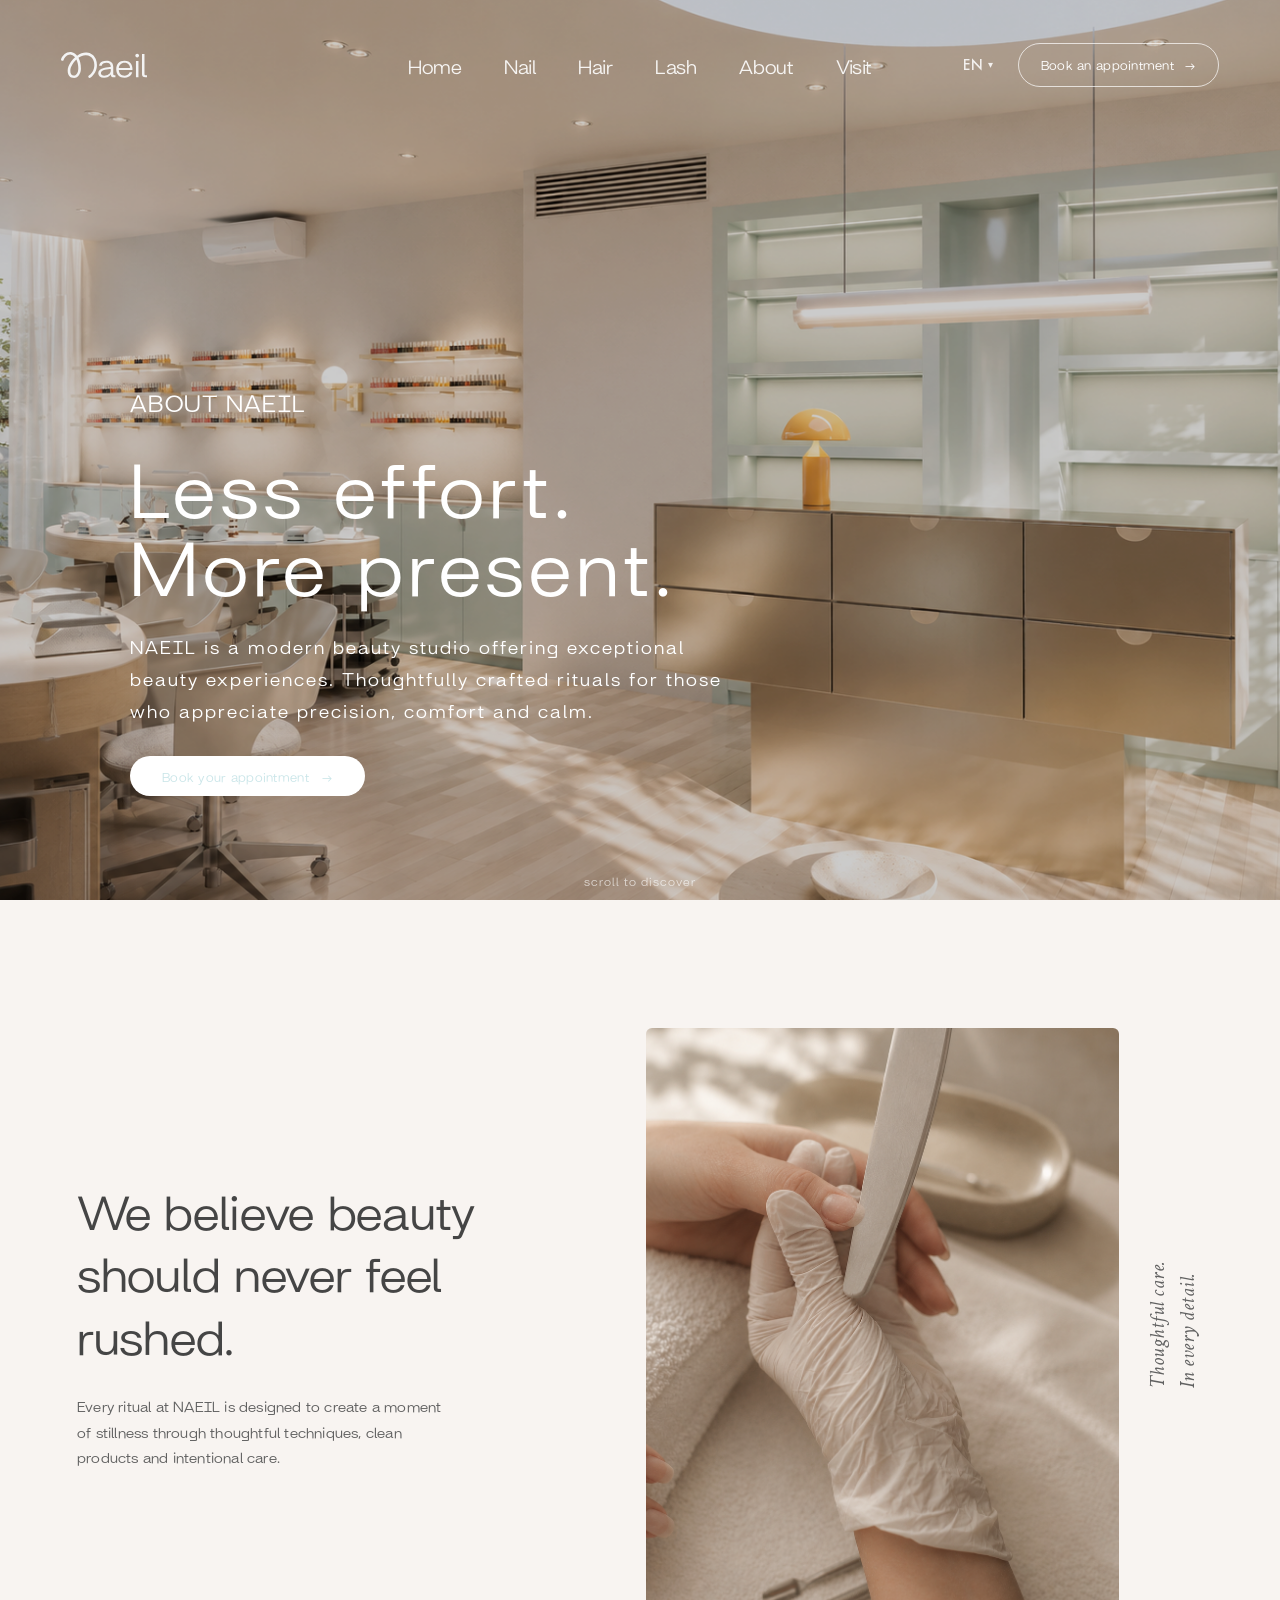
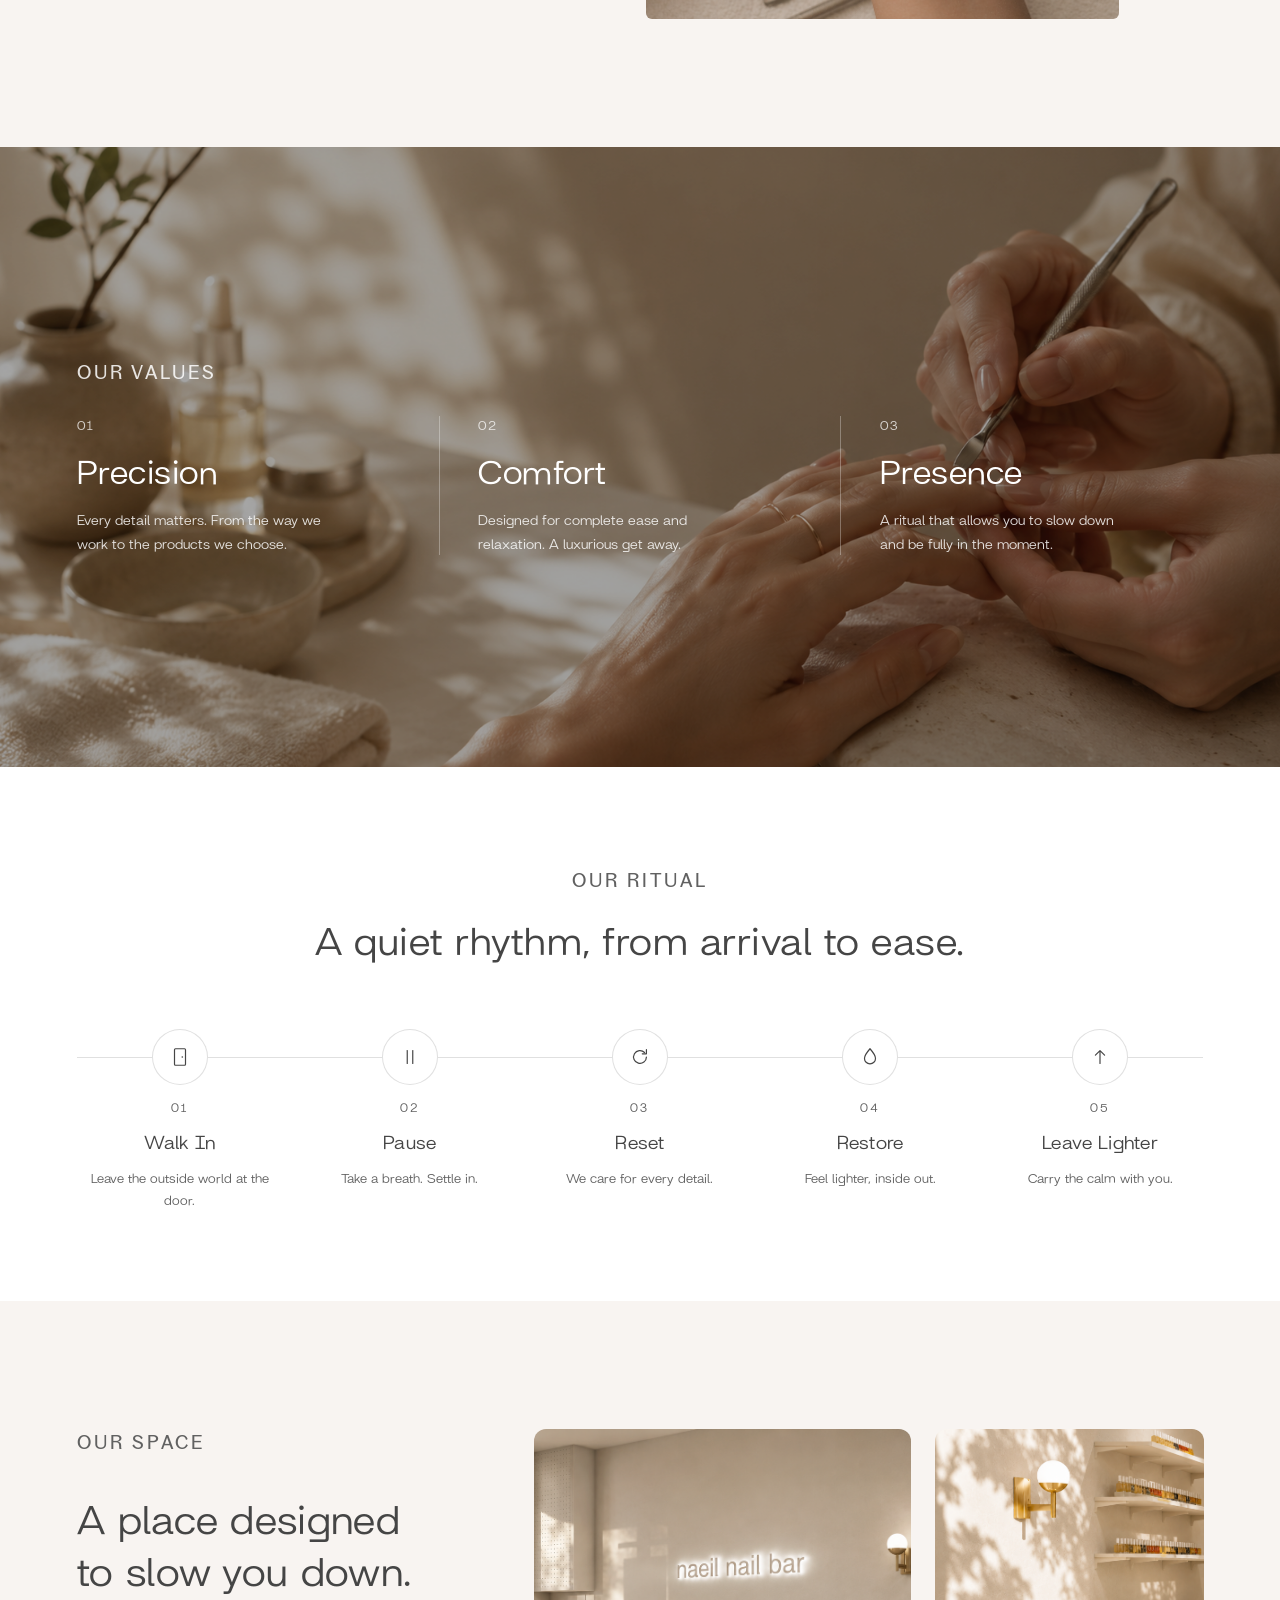
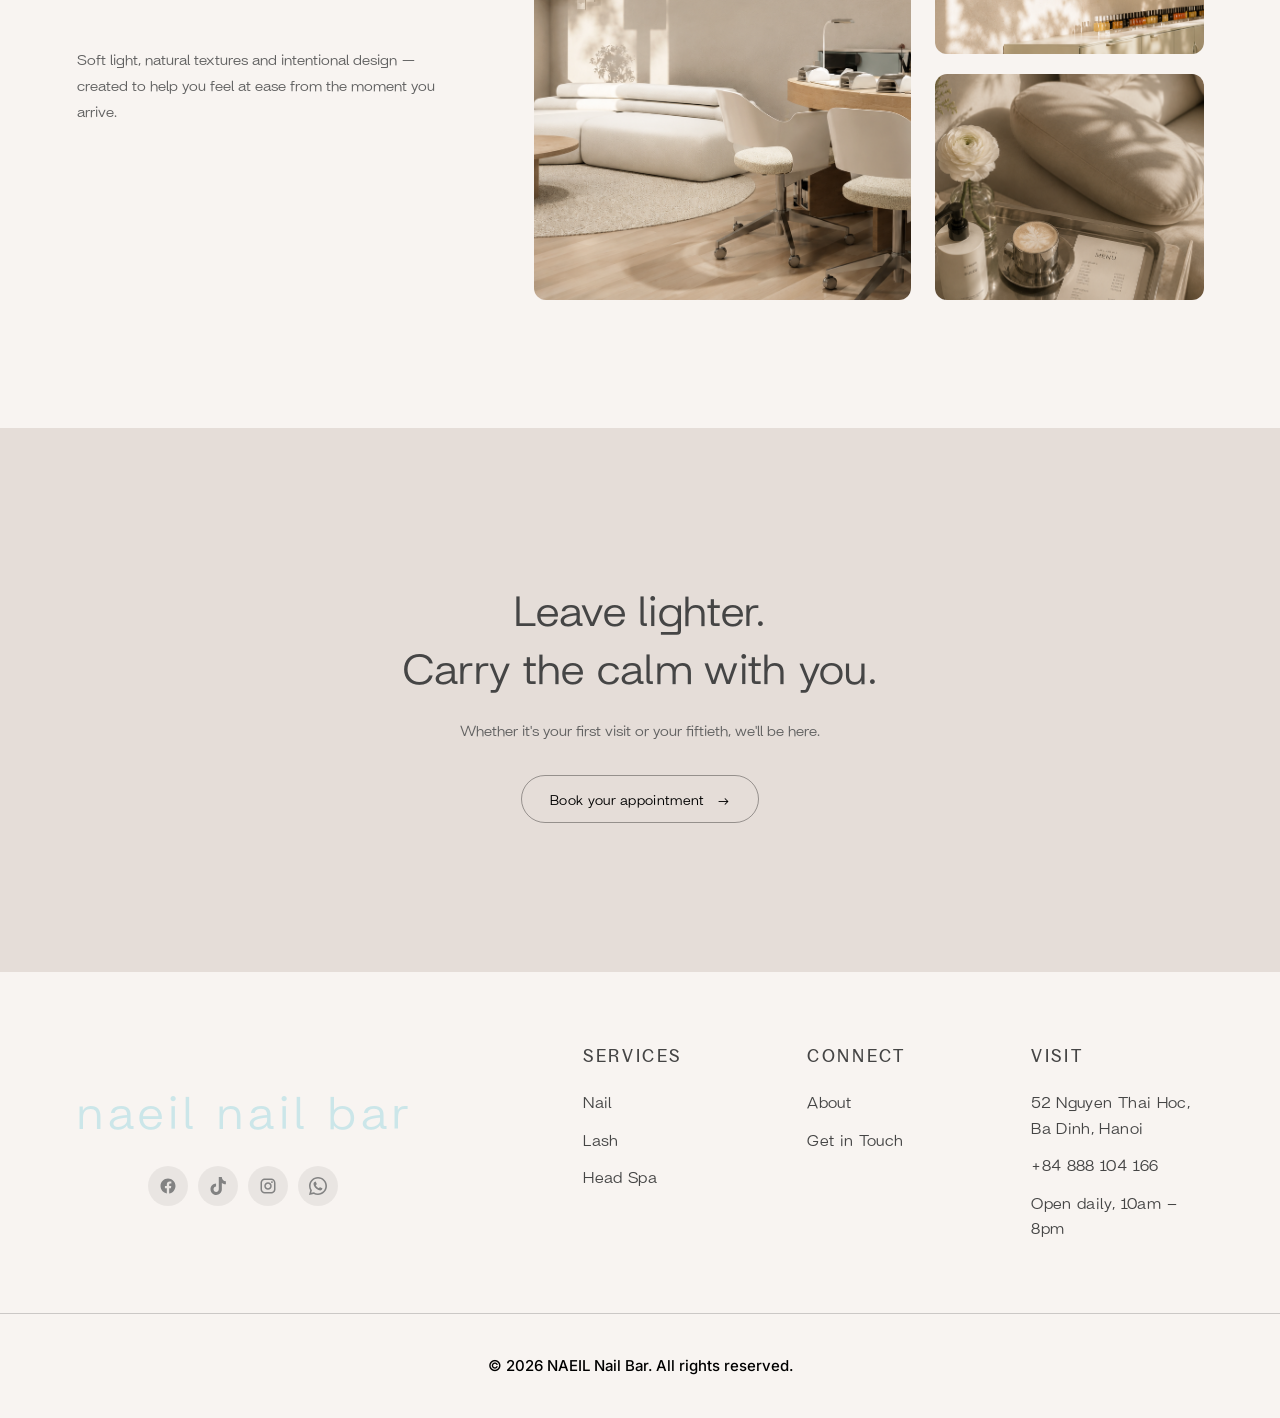
==== commit c63f4576: "update" ====
--- a/about.html
+++ b/about.html
@@ -293,16 +293,13 @@
         <li><a href="nail.html" data-i18n="footer.nail">Nail</a></li>
         <li><a href="lash.html" data-i18n="footer.lash">Lash</a></li>
         <li><a href="head-spa.html" data-i18n="footer.headspa">Head Spa</a></li>
-        <li><a href="#" data-i18n="footer.rituals">Rituals</a></li>
-        <li><a href="#" data-i18n="footer.giftcards">Gift Cards</a></li>
       </ul>
     </div>
 
     <div class="footer-col">
-      <h4 data-i18n="footer.about">About</h4>
+      <h4 data-i18n="footer.connect">Connect</h4>
       <ul>
-        <li><a href="about.html" data-i18n="footer.aboutlink2">About us</a></li>
-        <li><a href="#" data-i18n="footer.careers">Careers</a></li>
+        <li><a href="about.html" data-i18n="footer.aboutlink2">About</a></li>
         <li><a href="#" data-i18n="footer.getintouch">Get in Touch</a></li>
       </ul>
     </div>
--- a/css/style.css
+++ b/css/style.css
@@ -264,6 +264,26 @@
   letter-spacing: 8px;
   color: var(--ink-soft);
   text-transform: uppercase;
+}
+
+/* Home "Our Services" heading — scoped override (base .eyebrow.center
+   above is shared; Head Spa already has its own equivalent override at
+   .spa-services .eyebrow.center further down). VI's new copy
+   ("DỊCH VỤ TẠI NAEIL", 17 characters) must never wrap to a 2nd line,
+   so this reuses the exact same proven desktop/mobile scale as Head
+   Spa's own eyebrow — that formula was already verified safe down to
+   320px for a longer 21-character string, so it has comfortable margin
+   here too. */
+.services .eyebrow.center {
+  font-size: clamp(32px, 4vw, 55px);
+  letter-spacing: 5.5px;
+}
+@media (max-width: 1023px) {
+  .services .eyebrow.center {
+    font-size: clamp(18px, 6vw, 30px);
+    letter-spacing: 0.08em;
+    white-space: nowrap;
+  }
 }
 
 .btn {
@@ -515,10 +535,28 @@
    below) is used instead — the two never appear at the same time.
    ===================================================== */
 @media (min-width: 1024px) {
+  /* Fluid horizontal compression (narrow-desktop fix) — logo size
+     (26px), nav-link font-size (21.35px), and every element's own
+     content (text, CTA, language selector) are NEVER touched below.
+     Only the SPACING around them compresses: outer nav padding, the
+     grid's column-gap, the gap between nav links, each link's own
+     inline padding, the navbar-right gap, and the Book CTA's padding.
+     Every clamp() here is calibrated so its ceiling is the exact
+     original fixed value, reached at/above 1440px (unchanged "large
+     desktop" look) and its floor is the tightest value used at
+     1024px, the lower edge of this same desktop tier — nothing new
+     happens below 1024px, where the existing hamburger/drawer nav
+     (untouched) takes over. white-space:nowrap on nav-links a is a
+     hard guarantee that labels never wrap regardless of how tight the
+     available space gets. grid-template-columns uses minmax(0, 1fr)
+     (not bare 1fr) so the two outer columns are allowed to shrink
+     toward the center column instead of forcing the whole grid wider
+     than the viewport. */
   .navbar {
     display: grid;
-    grid-template-columns: 1fr auto 1fr;
-    column-gap: 24px;
+    grid-template-columns: minmax(0, 1fr) auto minmax(0, 1fr);
+    column-gap: clamp(10px, 3.37vw - 24.5px, 24px);
+    padding-inline: clamp(32px, 11.5vw - 86px, 80px);
   }
   .logo { justify-self: start; }
 
@@ -527,7 +565,7 @@
     justify-self: center;
     align-items: center;
     justify-content: center;
-    gap: clamp(22px, 2.8vw, 36px);
+    gap: clamp(14px, 5.29vw - 40.15px, 36px);
   }
   .nav-links a {
     font-family: var(--font-display);
@@ -539,21 +577,23 @@
     color: var(--white);
     text-decoration: none;
     opacity: .9;
-    padding-inline: 10px;
+    white-space: nowrap;
+    padding-inline: clamp(4px, 1.44vw - 10.8px, 10px);
     transition: opacity .25s ease, color .25s ease;
   }
   .nav-links a:hover { opacity: 1; }
 
-  .navbar-right { justify-self: end; }
+  .navbar-right { justify-self: end; gap: clamp(8px, 2.4vw - 16.6px, 18px); }
   .nav-toggle { display: none; }
-  .nav-book-btn { display: inline-flex; }
-  /* .lang-switcher's desktop display:flex override lives next to its
-     own base rule below (in the LANGUAGE SWITCHER section) — NOT here.
-     Putting it here would place an equal-specificity override BEFORE
-     the unconditional base rule that also sets `display`, and the
-     later, unconditional rule would win the cascade regardless of
-     this media query (same bug class fixed twice earlier on
-     .nail-hero-content / .spa-hero-content — see notes there). */
+  .nav-book-btn { display: inline-flex; padding-inline: clamp(14px, 2.89vw - 15.5px, 26px); }
+  /* .lang-switcher's desktop display:flex override (and its own
+     compressed margin-right) lives next to its own base rule below
+     (in the LANGUAGE SWITCHER section) — NOT here. Putting it here
+     would place an equal-specificity override BEFORE the unconditional
+     base rule that also sets `display`, and the later, unconditional
+     rule would win the cascade regardless of this media query (same
+     bug class fixed twice earlier on .nail-hero-content /
+     .spa-hero-content — see notes there). */
 }
 
 /* =====================================================
@@ -580,7 +620,13 @@
   margin-right: 12px;
 }
 @media (min-width: 1024px) {
-  .lang-switcher { display: flex; }
+  /* Same fluid narrow-desktop compression as the nav block above —
+     ceiling (12px) matches the original fixed value at 1440px+,
+     floor (4px) is the tightest value at 1024px. */
+  .lang-switcher {
+    display: flex;
+    margin-right: clamp(4px, 1.92vw - 15.7px, 12px);
+  }
 }
 
 .lang-switcher-trigger {
@@ -1105,6 +1151,22 @@
   color: var(--ink-soft);
   align-self: stretch;
   margin: 0;
+}
+
+/* Home "Our Services" cards — Vietnamese-only description refinement.
+   .service-card p above (20px) is currently used ONLY by these 3 Home
+   cards (Head Spa has its own .spa-services-scoped override further
+   down), but this is still written as an explicit, doubly-scoped
+   override — to .services (Home's section id="services" only) AND to
+   html[data-locale="vi"] — rather than edited in place, so English and
+   Chinese keep the original 20px/1.5 exactly as-is, and nothing here
+   could ever leak onto another page's cards even if one starts reusing
+   the bare .service-card class later. Slightly smaller + a touch more
+   line-height keeps the title (unchanged, still 20px/uppercase/2px
+   tracking) reading as clearly stronger than the description. */
+html[data-locale="vi"] .services .service-card p {
+  font-size: 17px;
+  line-height: 1.6;
 }
 
 /* ---- Head Spa service-card typography hierarchy (scoped) ----
@@ -3354,6 +3416,14 @@
   }
 }
 
+/* Vietnamese-only: the "Our Ritual" 5-step journey section is removed
+   entirely for the VI locale per explicit request. EN and ZH keep this
+   section unchanged — scoped via the existing html[data-locale="vi"]
+   mechanism so no HTML is duplicated and nothing else is affected. */
+html[data-locale="vi"] .about-ritual {
+  display: none;
+}
+
 /* =====================================================
    ABOUT PAGE — Our Space
    ===================================================== */
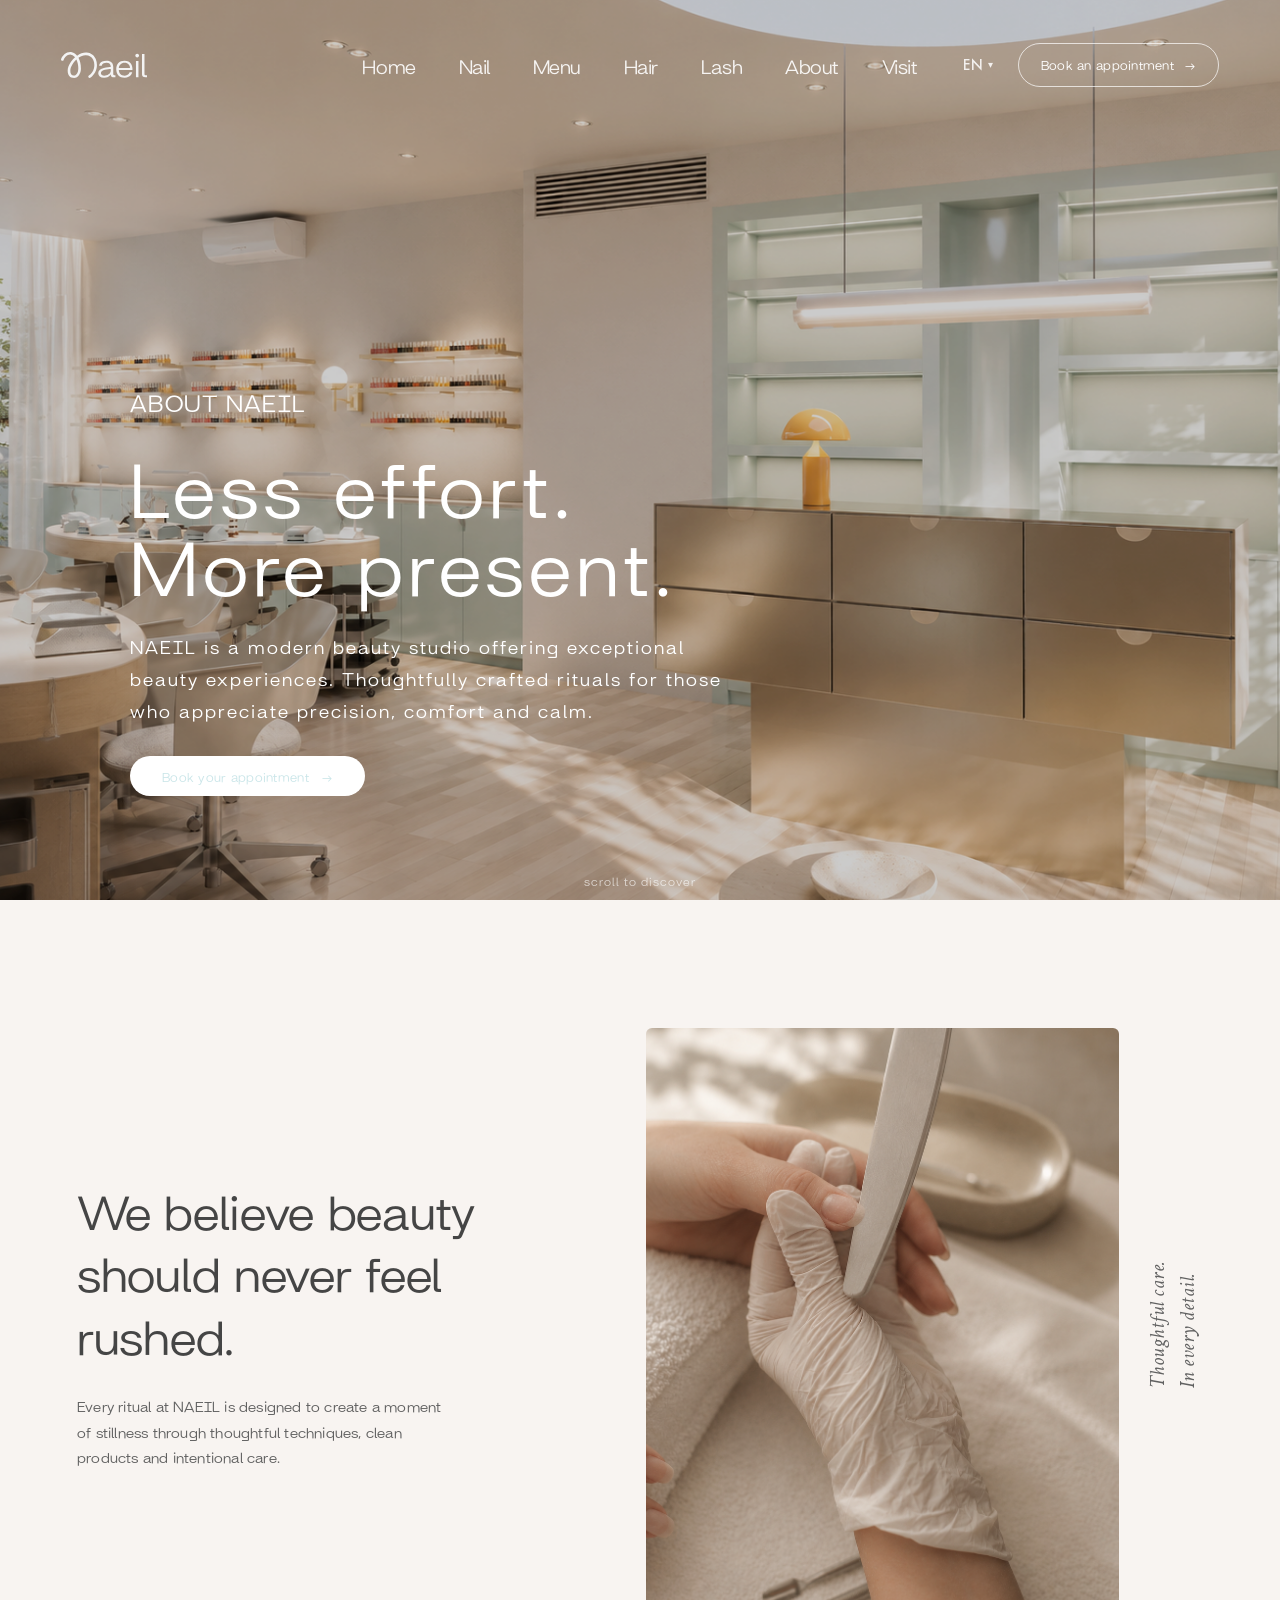
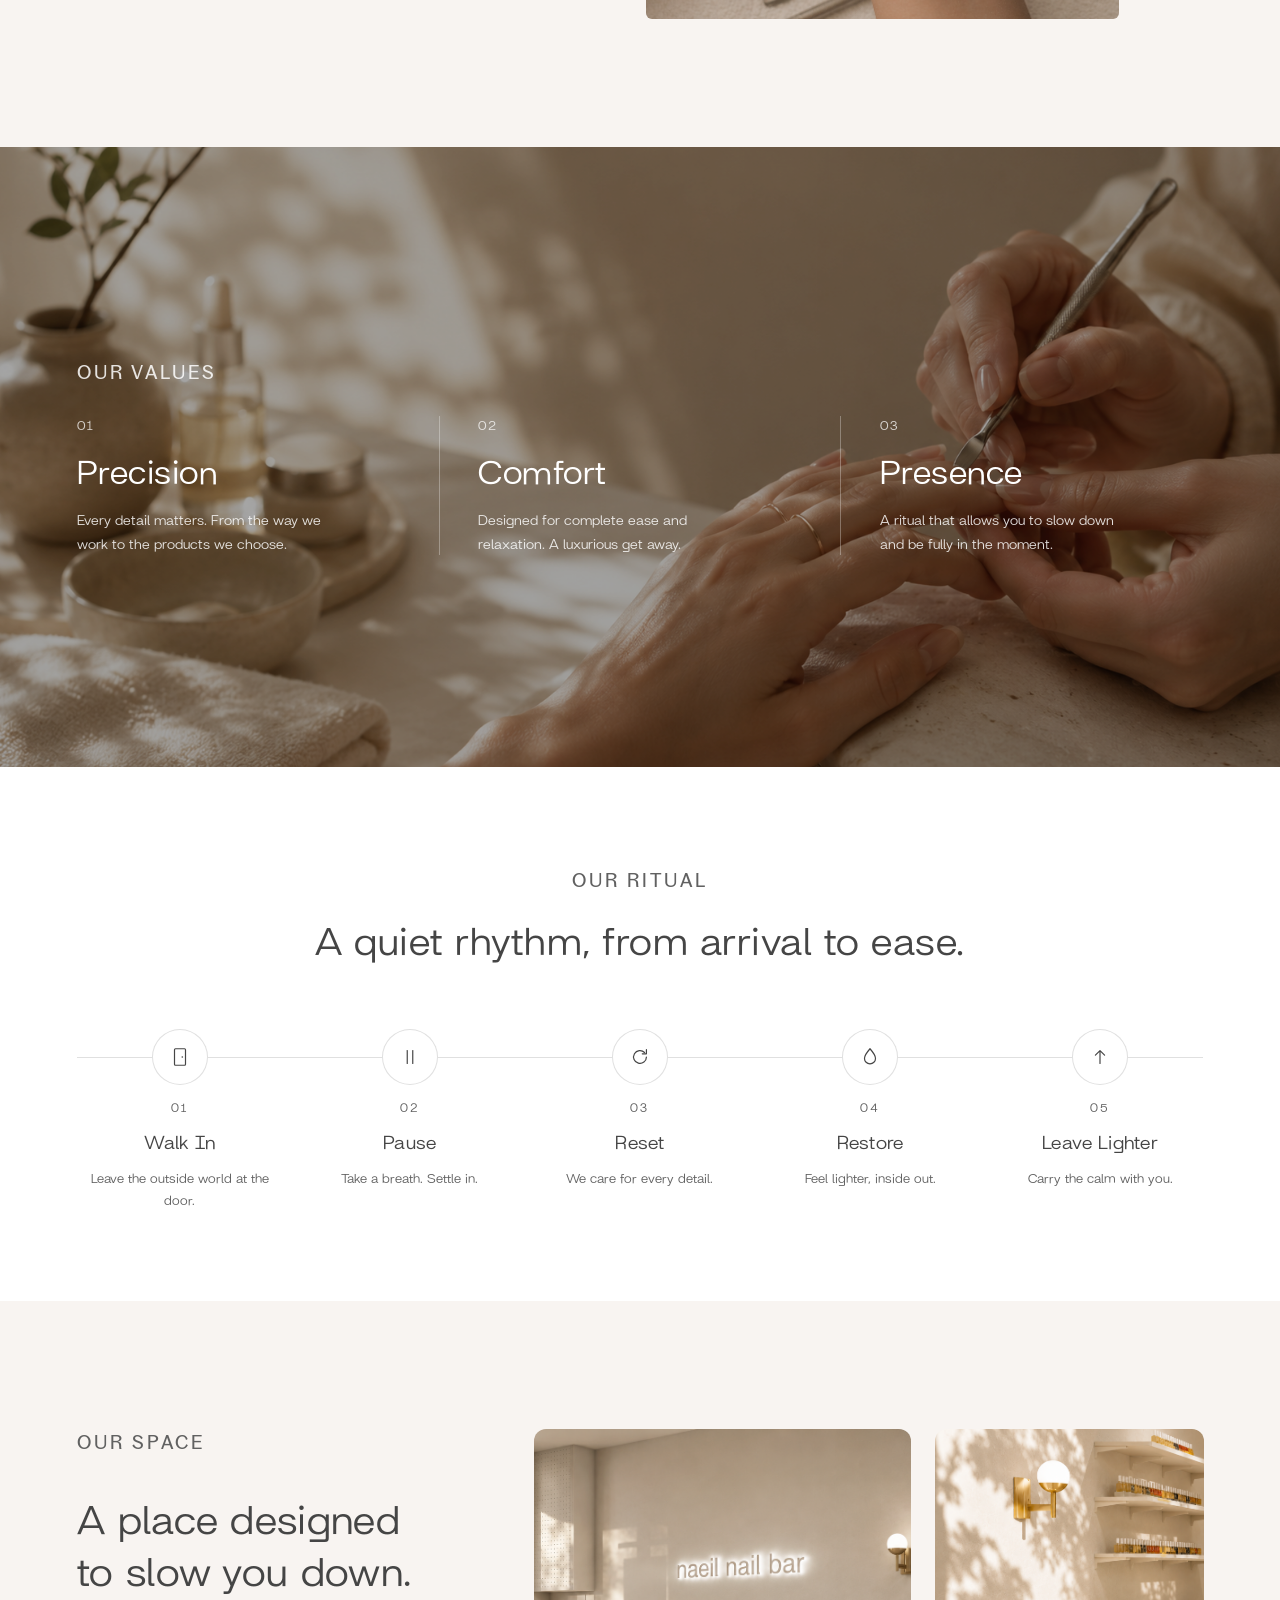
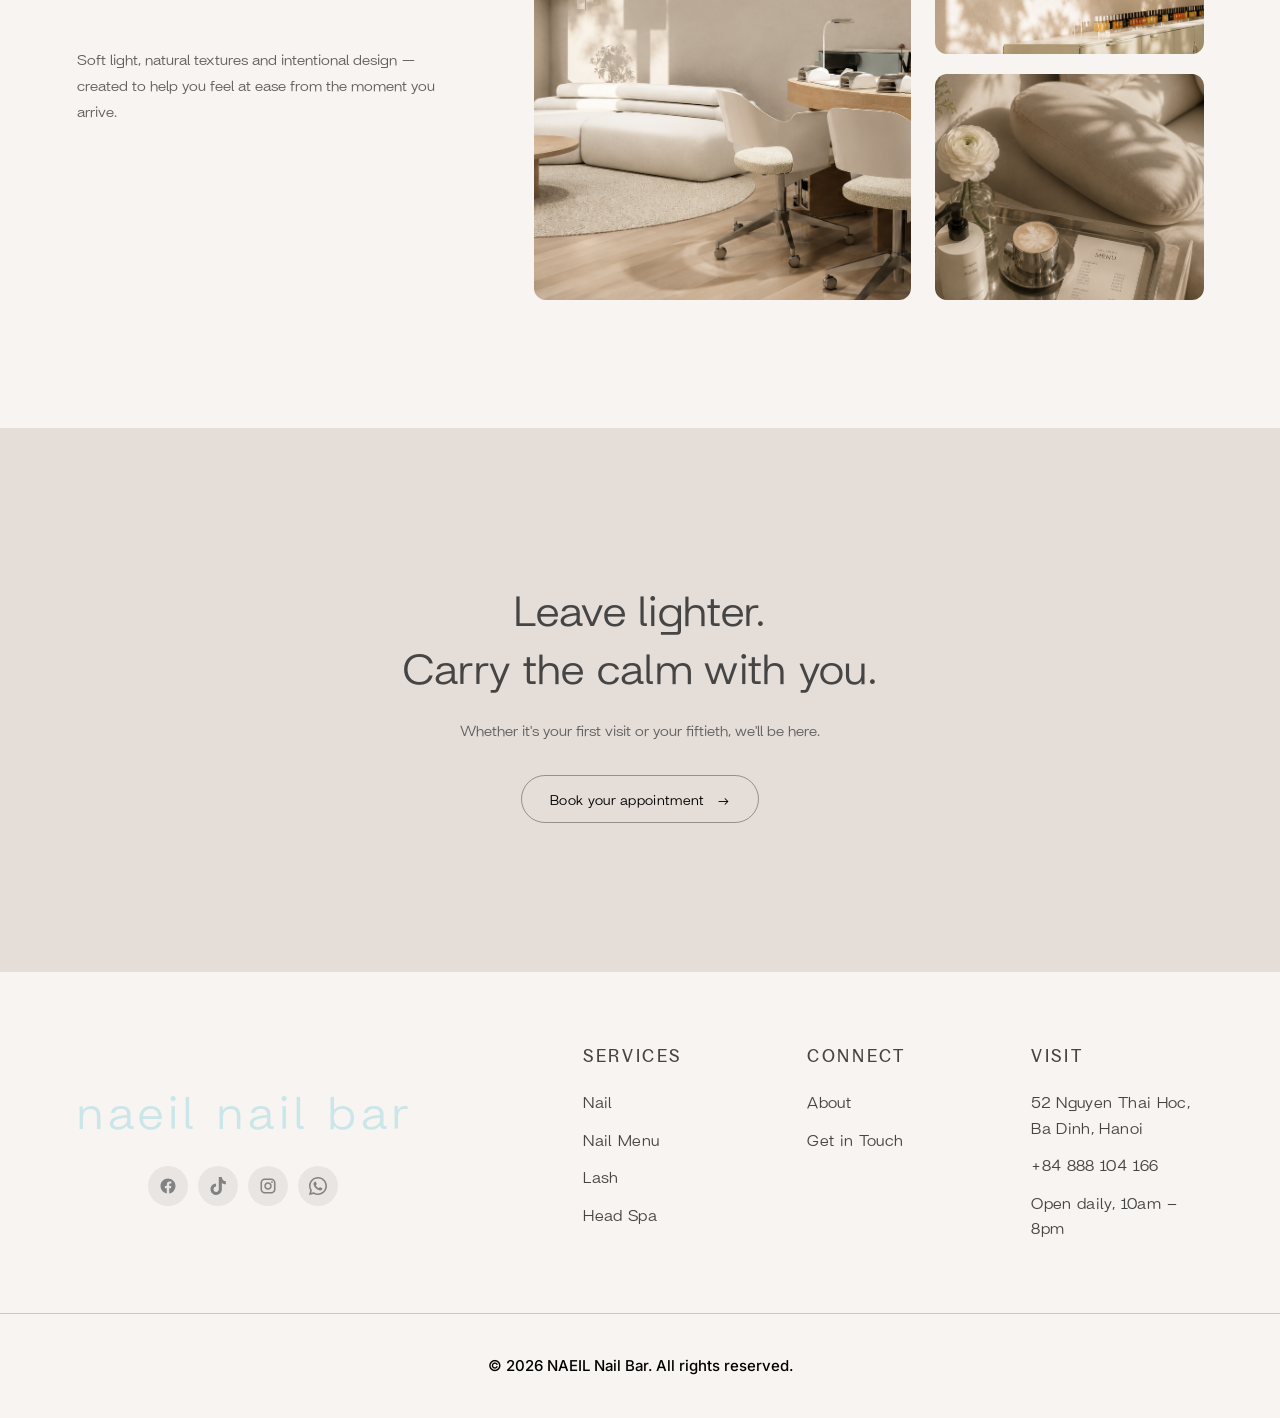
==== commit a541deeb: "upate" ====
--- a/about.html
+++ b/about.html
@@ -49,6 +49,7 @@
     <ul class="nav-links">
       <li><a href="/" data-i18n="nav.home">Home</a></li>
       <li><a href="nail.html" data-i18n="nav.nail">Nail</a></li>
+      <li><a href="nail-menu.html" data-i18n="nav.menu">Menu</a></li>
       <li><a href="head-spa.html" data-i18n="nav.hair">Hair</a></li>
       <li><a href="lash.html" data-i18n="nav.lash">Lash</a></li>
       <li><a href="about.html" data-i18n="nav.about">About</a></li>
@@ -109,10 +110,10 @@
     <span class="about-eyebrow-sm" data-i18n="about.hero.eyebrow">ABOUT NAEIL</span>
     <h1 class="about-hero-title"><span class="about-hero-line" data-i18n="about.hero.line1">Less effort.</span><br data-i18n-br="about.hero.line2"><span class="about-hero-line" data-i18n="about.hero.line2">More present.</span></h1>
     <p class="about-hero-desc" data-i18n="about.hero.desc">NAEIL is a modern beauty studio offering exceptional beauty experiences. Thoughtfully crafted rituals for those who appreciate precision, comfort and calm.</p>
-    <a href="https://wa.me/84888104166" target="_blank" rel="noopener noreferrer" class="btn btn-light" aria-label="Book your appointment via WhatsApp">
+    <button type="button" class="btn btn-light" data-book-trigger aria-label="Open booking options">
       <span data-i18n="about.hero.cta">Book your appointment</span>
       <span class="btn-arrow" aria-hidden="true">&rarr;</span>
-    </a>
+    </button>
   </div>
 
   <div class="scroll-hint" data-i18n="home.hero.scroll">scroll to discover</div>
@@ -266,10 +267,10 @@
   <div class="about-final-cta-inner reveal">
     <h2 class="about-final-cta-title"><span data-i18n="about.finalcta.title1">Leave lighter.</span><br data-i18n-br="about.finalcta.title2"><span data-i18n="about.finalcta.title2">Carry the calm with you.</span></h2>
     <p class="about-final-cta-copy" data-i18n="about.finalcta.copy">Whether it's your first visit or your fiftieth, we'll be here.</p>
-    <a href="https://wa.me/84888104166" target="_blank" rel="noopener noreferrer" class="btn btn-outline about-final-cta-btn" aria-label="Book your appointment via WhatsApp">
+    <button type="button" class="btn btn-outline about-final-cta-btn" data-book-trigger aria-label="Open booking options">
       <span data-i18n="about.finalcta.btn">Book your appointment</span>
       <span class="btn-arrow" aria-hidden="true">&rarr;</span>
-    </a>
+    </button>
   </div>
 </section>
 
@@ -291,6 +292,7 @@
       <h4 data-i18n="footer.services">Services</h4>
       <ul>
         <li><a href="nail.html" data-i18n="footer.nail">Nail</a></li>
+        <li><a href="nail-menu.html" data-i18n="footer.menu">Nail Menu</a></li>
         <li><a href="lash.html" data-i18n="footer.lash">Lash</a></li>
         <li><a href="head-spa.html" data-i18n="footer.headspa">Head Spa</a></li>
       </ul>
@@ -338,6 +340,14 @@
             <span class="mega-menu-item-text">
               <span class="mega-menu-item-title" data-i18n="megamenu.nail.title">Nail</span>
               <span class="mega-menu-item-desc" data-i18n="megamenu.nail.desc">Precision gel &amp; lacquer artistry</span>
+            </span>
+            <span class="mega-menu-item-arrow" aria-hidden="true">&rarr;</span>
+          </a>
+          <a href="nail-menu.html" class="mega-menu-item">
+            <span class="mega-menu-item-img"><img src="images/nail-menu-page/basic-gel.jpg" alt="" loading="lazy"></span>
+            <span class="mega-menu-item-text">
+              <span class="mega-menu-item-title" data-i18n="megamenu.menu.title">Nail Menu</span>
+              <span class="mega-menu-item-desc" data-i18n="megamenu.menu.desc">Services &amp; prices</span>
             </span>
             <span class="mega-menu-item-arrow" aria-hidden="true">&rarr;</span>
           </a>
--- a/css/style.css
+++ b/css/style.css
@@ -1587,6 +1587,18 @@
   line-height: normal;
   letter-spacing: -0.48px;
   margin: 0;
+}
+/* Vietnamese-only: "Đẹp theo cách tự nhiên nhất." must stay on one
+   line (no manual break), which needs a slightly smaller size than
+   the base EN/ZH scale to fit comfortably — nowrap is desktop-only so
+   narrow mobile widths can still wrap naturally if ever needed. */
+html[data-locale="vi"] .nail-hero-sub {
+  font-size: clamp(20px, 2.6vw, 32px);
+}
+@media (min-width: 1024px) {
+  html[data-locale="vi"] .nail-hero-sub {
+    white-space: nowrap;
+  }
 }
 /* Longer supporting copy — matches .lash-hero-desc's typography and
    661px column width, so it doesn't stretch wider than Lash's does. */
@@ -3021,7 +3033,14 @@
 @media (max-width: 1023px) {
   /* Same 6.5vw curve as the desktop rule above, re-capped lower so size
      keeps tapering smoothly instead of jumping at the breakpoint. */
-  .about-hero-title { font-size: clamp(32px, 6.5vw, 68px); }
+  .about-hero-title {
+    font-size: clamp(32px, 6.5vw, 68px);
+    /* Desktop's 0.9375 line-height reads cramped once the heading wraps
+       to two short lines at mobile widths — nudged up for breathing
+       room between "Nơi bạn có thể" and "chậm lại." only; font-size,
+       letter-spacing and everything else above stays untouched. */
+    line-height: 1.15;
+  }
 }
 
 /* ---- Hero button icon (reused on .btn.btn-light) ---- */
@@ -3424,6 +3443,13 @@
   display: none;
 }
 
+/* Vietnamese-only: the Visit page map/location section (Google Map,
+   "A calm space, right in the city." heading, body copy, parking note)
+   is removed for the VI locale only. EN and ZH keep this section. */
+html[data-locale="vi"] .visit-find {
+  display: none;
+}
+
 /* =====================================================
    ABOUT PAGE — Our Space
    ===================================================== */
@@ -3459,6 +3485,14 @@
   letter-spacing: 0.3px;
   color: var(--ink-mid);
   margin: 36px 0 0;
+}
+/* Vietnamese-only: "Một không gian để / bạn chậm lại." runs wider than
+   the original EN/ZH heading at the base size, pushing past a
+   comfortable two-line fit in the text column. Sized down ~17-18%
+   (both clamp bounds) so it settles onto two natural lines without
+   touching layout, image, or spacing — EN/ZH keep the base size. */
+html[data-locale="vi"] .about-space-title {
+  font-size: clamp(25px, 2.8vw, 36px);
 }
 .about-space-copy {
   font-family: var(--font-display);
@@ -3475,6 +3509,11 @@
   grid-template-columns: 1.4fr 1fr;
   align-items: stretch;
   column-gap: clamp(16px, 2vw, 24px);
+  /* Only visible once the grid collapses to a single column (≤640px,
+     see below) — that's when the large image and the stack beneath it
+     become grid rows instead of side-by-side columns, and without a
+     row-gap they touch with no space between them. */
+  row-gap: 16px;
 }
 .about-space-img {
   border-radius: 12px;
@@ -3716,7 +3755,7 @@
   gap: 6px;
   font-family: var(--font-display);
   font-size: 14px;
-  color: var(--blue);
+  color: var(--ink-mid);
   text-decoration: none;
   border-bottom: 1px solid transparent;
   transition: border-color .2s ease, color .2s ease;
@@ -4098,3 +4137,287 @@
 @media (max-width: 480px) {
   .booking-modal { padding: 40px 26px 32px; border-radius: 20px; }
 }
+
+/* =====================================================
+   NAIL MENU PAGE (nail-menu.html) — additive only.
+   Reuses the Nail hero (.hero.nail-hero + .nail-hero-*),
+   the Nail intro heading (.nail-eyebrow / .services-subheading),
+   the Naeil Standard two-column split rhythm, and About's
+   final CTA (.about-final-cta*). Everything new is scoped to
+   .nm-* so no other page is affected. Prices are real HTML
+   text (never images) so they stay readable on mobile.
+   ===================================================== */
+
+/* ---- Hero: the menu-card flat-lay photo is light, so the
+   overlay is deepened toward the bottom-left where the copy
+   sits, keeping the blue title and white copy legible. ---- */
+.nm-hero .hero-media img { object-position: center 55%; }
+.nm-hero .hero-overlay {
+  background:
+    linear-gradient(90deg, rgba(40,32,26,0.42) 0%, rgba(40,32,26,0.18) 55%, rgba(40,32,26,0) 100%),
+    linear-gradient(180deg, rgba(0,0,0,0.10) 0%, rgba(0,0,0,0.12) 50%, rgba(0,0,0,0.34) 100%);
+}
+
+/* ---- Intro + section index ---- */
+.nm-intro {
+  display: flex;
+  flex-direction: column;
+  align-items: center;
+  gap: 32px;
+  padding: clamp(56px, 8vw, 110px) var(--gutter) clamp(48px, 6vw, 80px);
+  background: rgba(240, 231, 224, 0.44);
+  text-align: center;
+}
+.nm-intro-sub { max-width: 880px; line-height: 1.6; }
+.nm-index {
+  display: flex;
+  flex-wrap: wrap;
+  justify-content: center;
+  gap: 12px;
+  margin-top: 8px;
+}
+.nm-index a {
+  display: inline-flex;
+  align-items: center;
+  gap: 10px;
+  height: 40px;
+  padding: 0 20px;
+  border: 1px solid rgba(0,0,0,0.18);
+  border-radius: 30px;
+  color: var(--ink-mid);
+  font-family: var(--font-condensed);
+  font-size: 15px;
+  letter-spacing: 1.5px;
+  text-transform: uppercase;
+  white-space: nowrap;
+  transition: all .25s ease;
+}
+.nm-index a:hover { background: var(--ink); border-color: var(--ink); color: var(--cream); }
+.nm-index-num {
+  font-family: var(--font-display);
+  font-size: 12px;
+  letter-spacing: 1px;
+  color: var(--icon-gray);
+  transition: color .25s ease;
+}
+.nm-index a:hover .nm-index-num { color: var(--tan); }
+.nm-unit {
+  margin: 0;
+  font-family: 'Crimson Text', serif;
+  font-style: italic;
+  font-size: 17px;
+  letter-spacing: 0.3px;
+  color: var(--ink-soft);
+}
+
+/* ---- Shared section heading: (01) + title + unit tag ---- */
+.nm-head, .nm-extras-head {
+  display: flex;
+  flex-direction: column;
+  align-items: flex-start;
+  gap: 14px;
+}
+.nm-num {
+  font-family: var(--font-display);
+  font-size: clamp(36px, 4vw, 56px);
+  font-weight: 400;
+  line-height: 1;
+  letter-spacing: 0.5px;
+  color: var(--ink-mid);
+}
+.nm-title {
+  margin: 0;
+  color: #616161;
+  font-family: var(--font-condensed);
+  font-size: 20px;
+  font-weight: 400;
+  letter-spacing: 3px;
+  text-transform: uppercase;
+}
+.nm-unit-tag {
+  font-family: var(--font-display);
+  font-size: 12px;
+  letter-spacing: 1px;
+  color: var(--icon-gray);
+}
+
+/* ---- Two-column split (list + photo), alternating ---- */
+.nm-split {
+  display: grid;
+  grid-template-columns: repeat(2, minmax(0, 1fr));
+  background: var(--cream);
+  scroll-margin-top: 90px;
+}
+.nm-split--reverse { background: var(--tan); }
+.nm-split-content {
+  display: flex;
+  flex-direction: column;
+  justify-content: center;
+  gap: 44px;
+  padding: clamp(56px, 7vw, 110px) clamp(24px, 6vw, 96px);
+}
+.nm-split-img { position: relative; min-height: 560px; overflow: hidden; }
+.nm-split-img img {
+  position: absolute; inset: 0;
+  width: 100%; height: 100%;
+  object-fit: cover;
+  transition: transform .8s ease;
+}
+.nm-split:hover .nm-split-img img { transform: scale(1.03); }
+
+/* ---- Menu rows ---- */
+.nm-list { display: flex; flex-direction: column; gap: 34px; margin: 0; padding: 0; }
+.nm-item-row {
+  display: flex;
+  align-items: baseline;
+  gap: 14px;
+}
+.nm-item-name {
+  margin: 0;
+  color: #414141;
+  font-family: var(--font-condensed);
+  font-size: 19px;
+  font-weight: 400;
+  letter-spacing: 2px;
+  text-transform: uppercase;
+  line-height: 1.3;
+}
+.nm-leader {
+  flex: 1 1 24px;
+  min-width: 24px;
+  border-bottom: 1px dotted rgba(0,0,0,0.28);
+  transform: translateY(-4px);
+}
+.nm-price {
+  display: inline-flex;
+  align-items: baseline;
+  gap: 6px;
+  flex-shrink: 0;
+  white-space: nowrap;
+  color: var(--ink-mid);
+  font-family: var(--font-display);
+}
+.nm-amount { font-size: 21px; letter-spacing: 1.5px; } /* no font-variant-numeric: Britanica maps tnum to circled digits */
+.nm-from {
+  font-family: var(--font-display);
+  font-size: 13px;
+  letter-spacing: 0.5px;
+  color: var(--icon-gray);
+}
+/* Chinese places 起 after the amount (150 起) */
+html[data-locale="zh"] .nm-from { order: 2; }
+.nm-item-desc {
+  margin: 10px 0 0;
+  max-width: 520px;
+  color: var(--ink-soft);
+  font-family: var(--font-display);
+  font-size: 15px;
+  line-height: 25px;
+  letter-spacing: 0.6px;
+}
+
+/* ---- (03) Design / Extension / Removal ---- */
+.nm-extras {
+  background: var(--cream);
+  padding: clamp(64px, 8vw, 120px) var(--gutter);
+  scroll-margin-top: 90px;
+}
+.nm-extras > * { max-width: 1280px; margin-left: auto; margin-right: auto; }
+.nm-gallery {
+  display: grid;
+  grid-template-columns: repeat(3, minmax(0, 1fr));
+  gap: clamp(14px, 3vw, 44px);
+  margin-top: clamp(40px, 5vw, 64px);
+  margin-bottom: clamp(56px, 6vw, 88px);
+}
+.nm-photo { margin: 0; display: flex; flex-direction: column; align-items: center; gap: 14px; }
+.nm-photo img {
+  width: 100%;
+  aspect-ratio: 4 / 5;
+  object-fit: cover;
+  border-radius: 6px;
+}
+.nm-photo figcaption {
+  font-family: 'Crimson Text', serif;
+  font-style: italic;
+  font-size: 20px;
+  letter-spacing: 0.5px;
+  color: var(--ink-soft);
+}
+.nm-columns {
+  display: grid;
+  grid-template-columns: repeat(3, minmax(0, 1fr));
+  gap: clamp(32px, 4vw, 64px);
+}
+.nm-col {
+  border-top: 1px solid var(--line);
+  padding-top: 28px;
+  scroll-margin-top: 110px;
+}
+.nm-col-title {
+  margin: 0 0 28px;
+  color: #616161;
+  font-family: var(--font-condensed);
+  font-size: 18px;
+  font-weight: 400;
+  letter-spacing: 3px;
+  text-transform: uppercase;
+}
+.nm-list--compact { gap: 18px; }
+.nm-list--compact .nm-item-name {
+  font-family: var(--font-display);
+  font-size: 16px;
+  letter-spacing: 0.8px;
+  text-transform: none;
+  color: var(--ink-mid);
+}
+.nm-list--compact .nm-amount { font-size: 18px; letter-spacing: 1px; }
+.nm-note {
+  margin-top: -6px;
+  color: var(--icon-gray);
+  font-family: var(--font-display);
+  font-size: 13px;
+  line-height: 20px;
+  letter-spacing: 0.4px;
+}
+.nm-unit--foot {
+  margin-top: clamp(48px, 5vw, 72px);
+  text-align: center;
+}
+
+/* ---- Final CTA (reuses About's; small spacing tune only) ---- */
+.nm-final-cta .about-final-cta-copy { max-width: 520px; }
+
+/* ---- Responsive ---- */
+@media (max-width: 1024px) {
+  .nm-split, .nm-split--reverse { grid-template-columns: 1fr; }
+  .nm-split--reverse .nm-split-img { order: 2; }
+  .nm-split-img { min-height: 0; aspect-ratio: 4 / 3; }
+  .nm-columns { grid-template-columns: 1fr; gap: 44px; }
+}
+@media (max-width: 720px) {
+  .nm-index { gap: 8px; }
+  .nm-index a { height: 36px; padding: 0 14px; font-size: 13px; letter-spacing: 1px; }
+  .nm-split-content { gap: 36px; padding: 56px 24px; }
+  .nm-split-img { aspect-ratio: 4 / 5; }
+  .nm-list { gap: 30px; }
+  .nm-item-name { font-size: 17px; letter-spacing: 1.5px; }
+  .nm-amount { font-size: 19px; }
+  .nm-item-desc { font-size: 15px; line-height: 24px; letter-spacing: 0.3px; }
+  .nm-gallery { gap: 10px; }
+  .nm-photo figcaption { font-size: 16px; }
+  .nm-unit { font-size: 16px; }
+}
+@media (max-width: 720px) {
+  /* keep the card's printed logo clear of the hero copy on phones */
+  .nm-hero .hero-media img { object-position: 12% 55%; }
+}
+
+/* Adding the "Menu" link made the desktop nav one item longer. Vietnamese
+   labels (Montserrat, wider than Britanica) are the tightest case at the
+   low end of the desktop tier, so only there the link size steps down
+   slightly to keep clear space before the language switcher. EN/ZH and
+   every width >=1200px are unchanged. */
+@media (min-width: 1024px) and (max-width: 1199px) {
+  html[data-locale="vi"] .nav-links a { font-size: 19px; }
+}
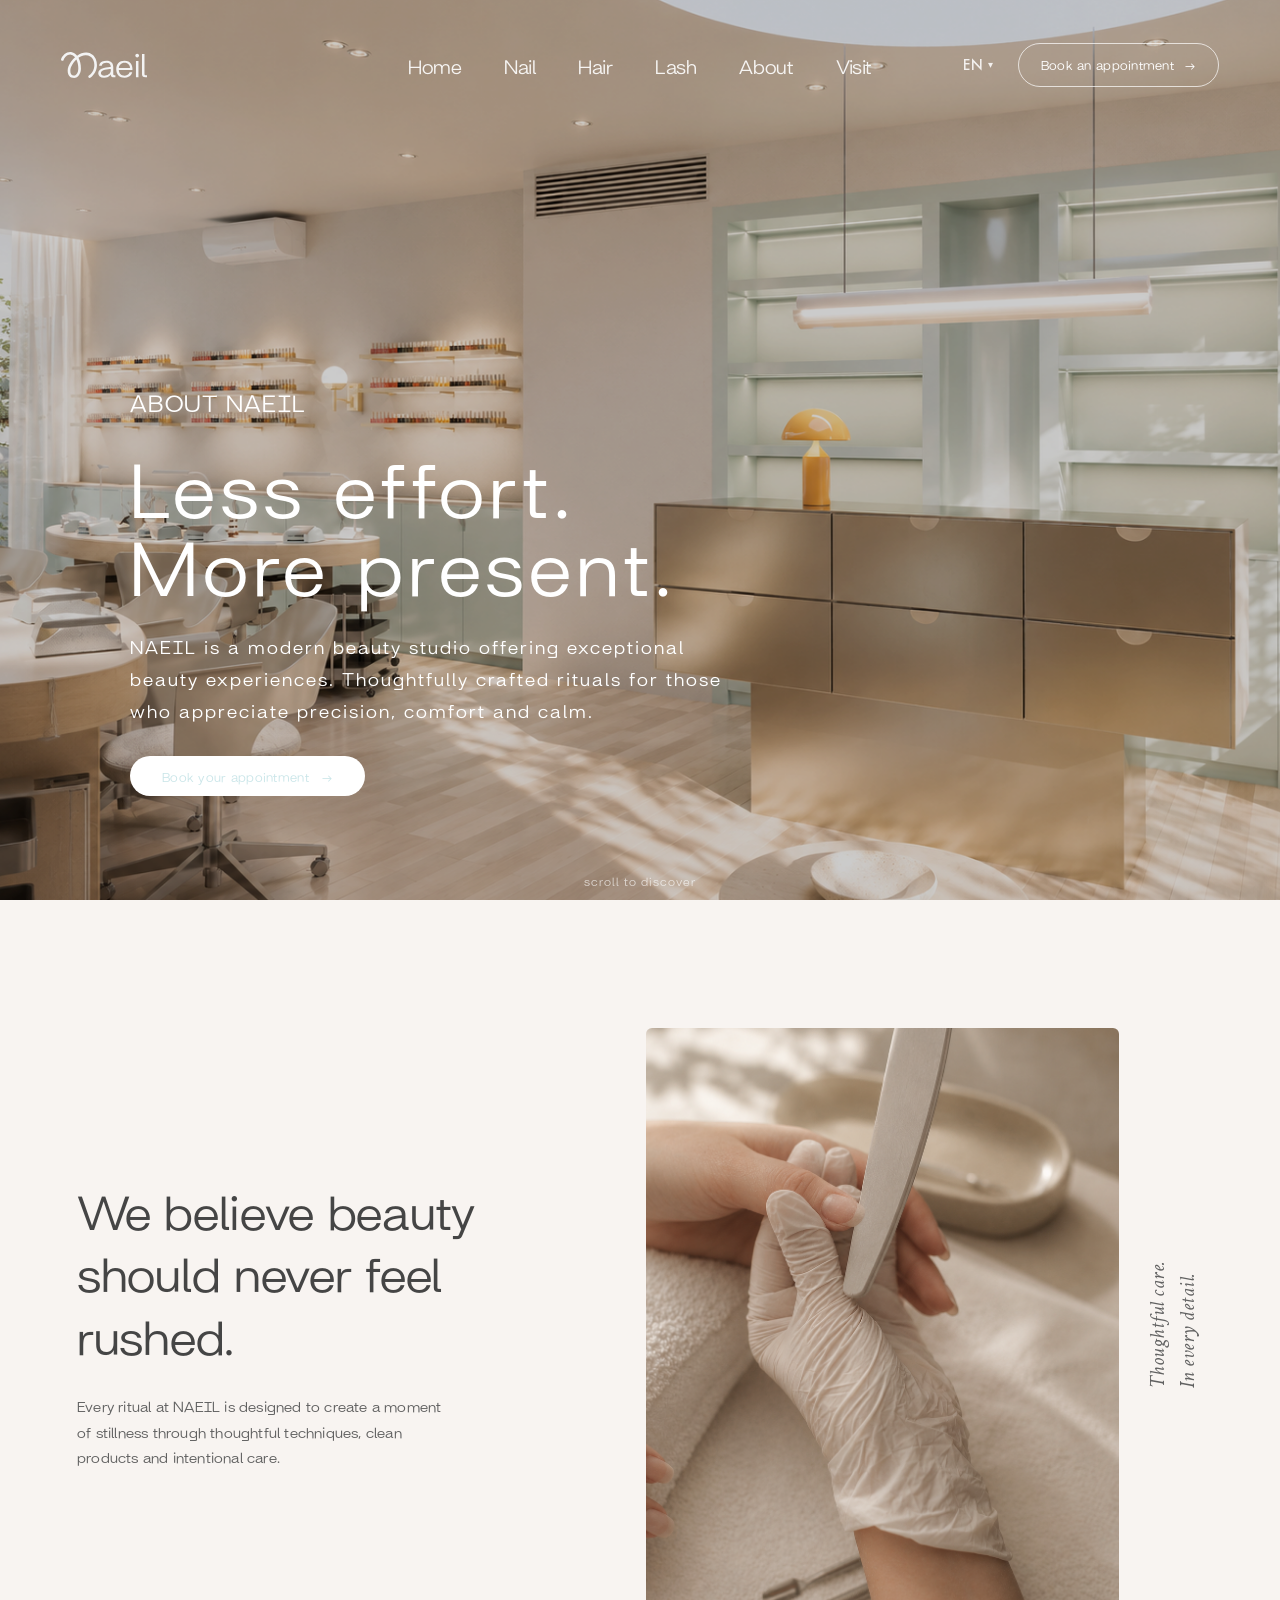
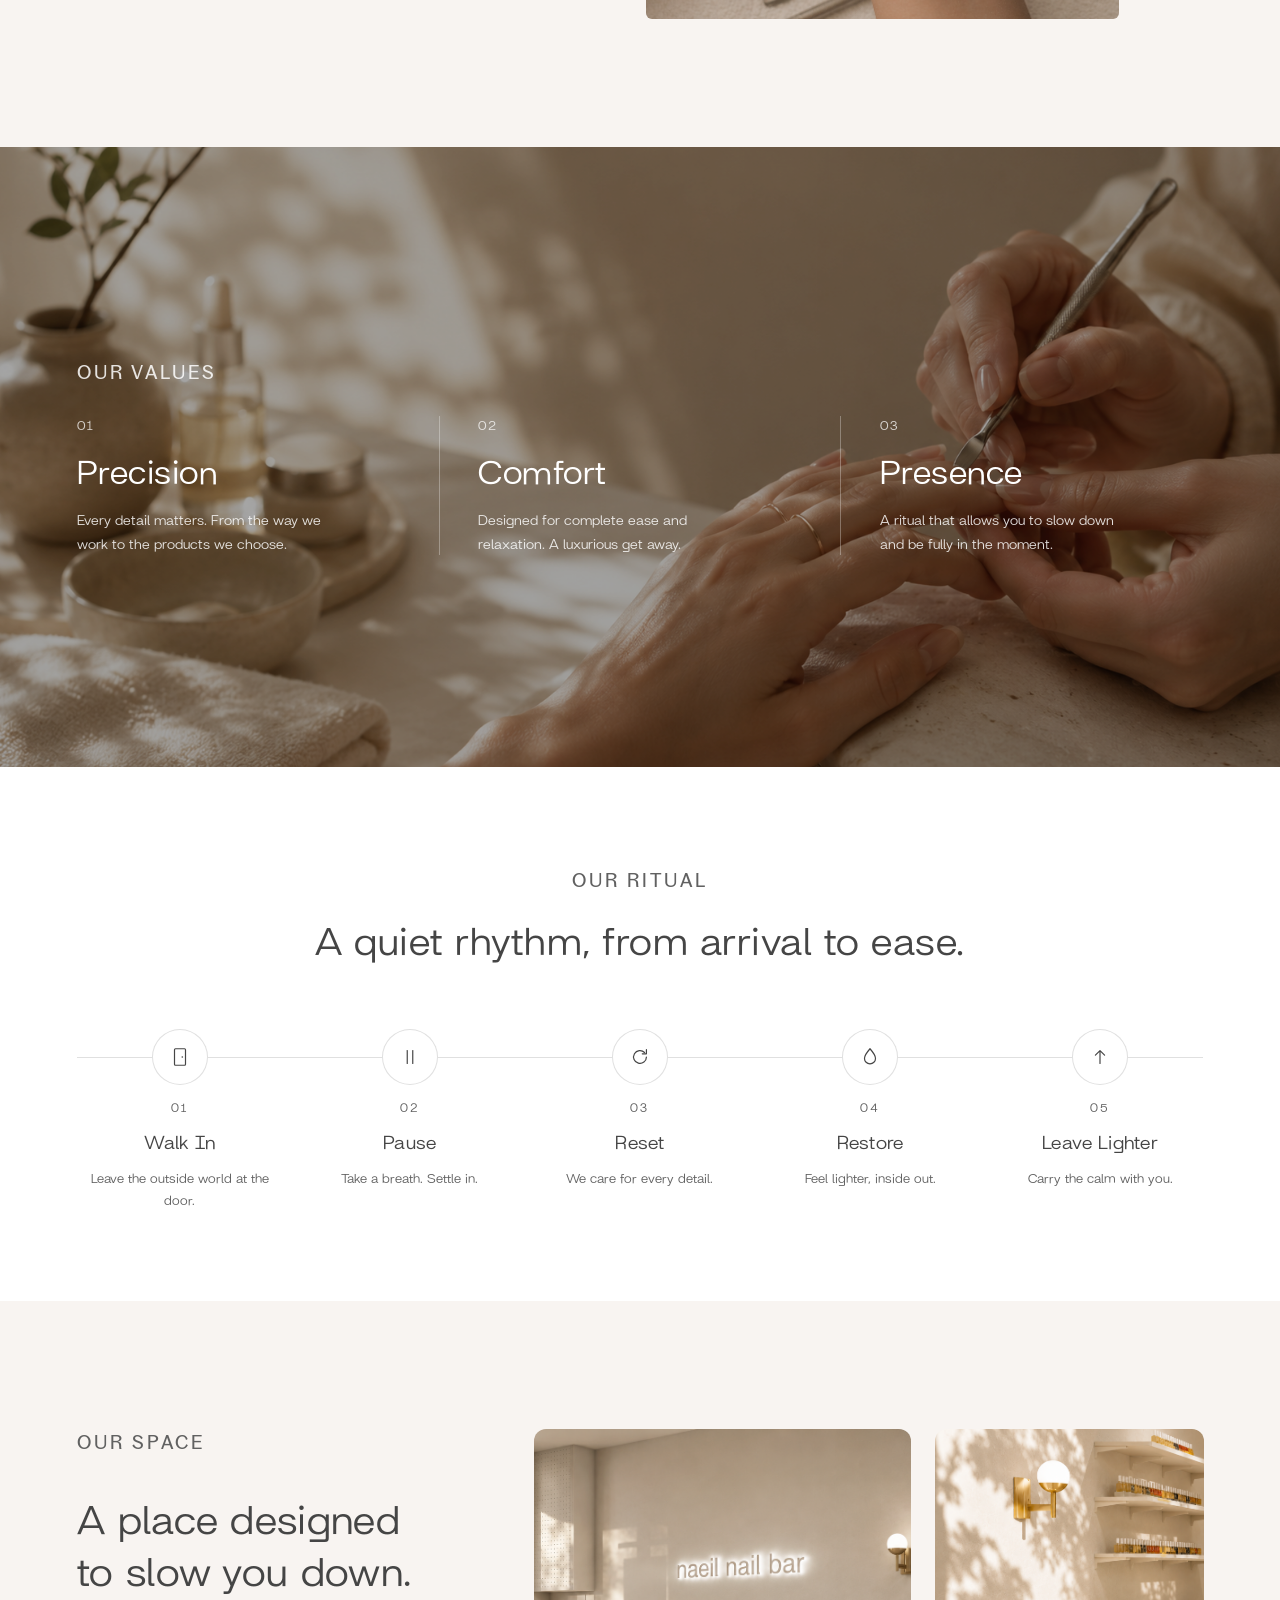
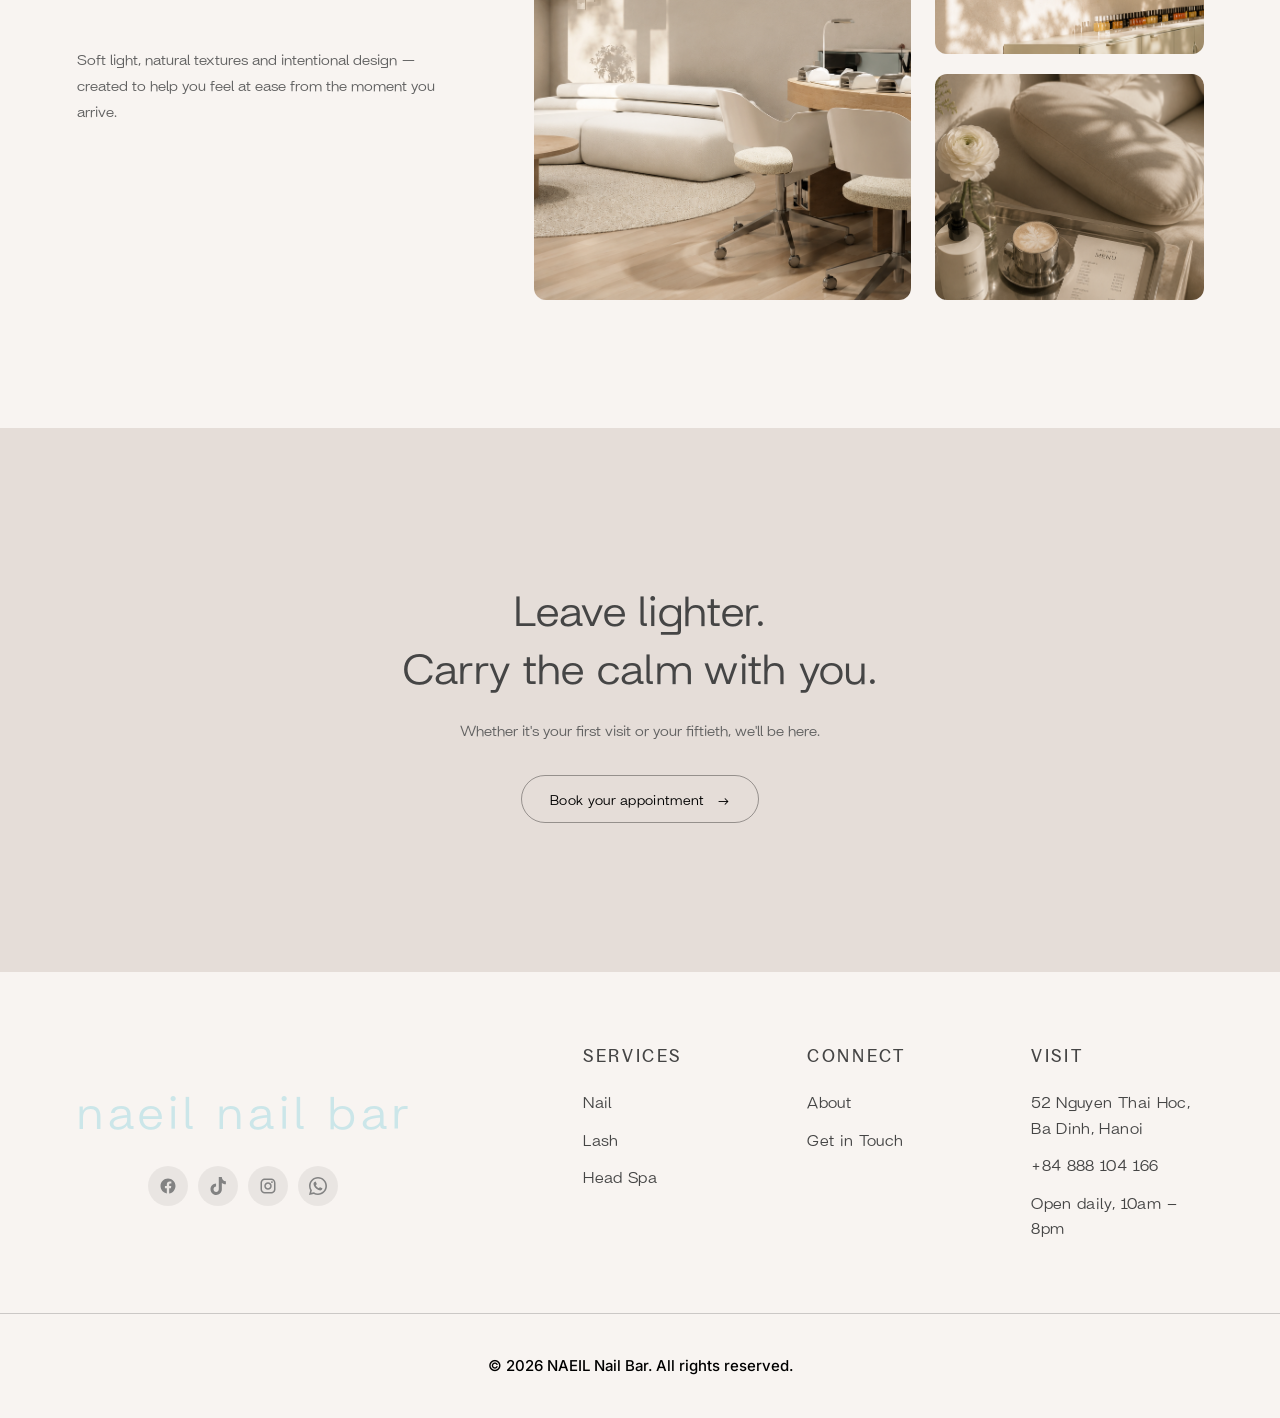
==== commit f9f938bd: "m" ====
--- a/about.html
+++ b/about.html
@@ -49,7 +49,6 @@
     <ul class="nav-links">
       <li><a href="/" data-i18n="nav.home">Home</a></li>
       <li><a href="nail.html" data-i18n="nav.nail">Nail</a></li>
-      <li><a href="nail-menu.html" data-i18n="nav.menu">Menu</a></li>
       <li><a href="head-spa.html" data-i18n="nav.hair">Hair</a></li>
       <li><a href="lash.html" data-i18n="nav.lash">Lash</a></li>
       <li><a href="about.html" data-i18n="nav.about">About</a></li>
@@ -292,7 +291,6 @@
       <h4 data-i18n="footer.services">Services</h4>
       <ul>
         <li><a href="nail.html" data-i18n="footer.nail">Nail</a></li>
-        <li><a href="nail-menu.html" data-i18n="footer.menu">Nail Menu</a></li>
         <li><a href="lash.html" data-i18n="footer.lash">Lash</a></li>
         <li><a href="head-spa.html" data-i18n="footer.headspa">Head Spa</a></li>
       </ul>
@@ -340,14 +338,6 @@
             <span class="mega-menu-item-text">
               <span class="mega-menu-item-title" data-i18n="megamenu.nail.title">Nail</span>
               <span class="mega-menu-item-desc" data-i18n="megamenu.nail.desc">Precision gel &amp; lacquer artistry</span>
-            </span>
-            <span class="mega-menu-item-arrow" aria-hidden="true">&rarr;</span>
-          </a>
-          <a href="nail-menu.html" class="mega-menu-item">
-            <span class="mega-menu-item-img"><img src="images/nail-menu-page/basic-gel.jpg" alt="" loading="lazy"></span>
-            <span class="mega-menu-item-text">
-              <span class="mega-menu-item-title" data-i18n="megamenu.menu.title">Nail Menu</span>
-              <span class="mega-menu-item-desc" data-i18n="megamenu.menu.desc">Services &amp; prices</span>
             </span>
             <span class="mega-menu-item-arrow" aria-hidden="true">&rarr;</span>
           </a>
--- a/css/style.css
+++ b/css/style.css
@@ -4139,24 +4139,14 @@
 }
 
 /* =====================================================
-   NAIL MENU PAGE (nail-menu.html) — additive only.
-   Reuses the Nail hero (.hero.nail-hero + .nail-hero-*),
-   the Nail intro heading (.nail-eyebrow / .services-subheading),
-   the Naeil Standard two-column split rhythm, and About's
-   final CTA (.about-final-cta*). Everything new is scoped to
-   .nm-* so no other page is affected. Prices are real HTML
-   text (never images) so they stay readable on mobile.
+   NAIL PAGE — Nail Menu (nail.html #menu) — additive only.
+   Sits between "What Goes On Your Nail" and "The Naeil
+   Standard". Reuses the Nail intro heading (.nail-eyebrow /
+   .services-subheading) and the Naeil Standard two-column
+   split rhythm. Everything new is scoped to .nm-* so no other
+   section or page is affected. Prices are real HTML text
+   (never images) so they stay readable on mobile.
    ===================================================== */
-
-/* ---- Hero: the menu-card flat-lay photo is light, so the
-   overlay is deepened toward the bottom-left where the copy
-   sits, keeping the blue title and white copy legible. ---- */
-.nm-hero .hero-media img { object-position: center 55%; }
-.nm-hero .hero-overlay {
-  background:
-    linear-gradient(90deg, rgba(40,32,26,0.42) 0%, rgba(40,32,26,0.18) 55%, rgba(40,32,26,0) 100%),
-    linear-gradient(180deg, rgba(0,0,0,0.10) 0%, rgba(0,0,0,0.12) 50%, rgba(0,0,0,0.34) 100%);
-}
 
 /* ---- Intro + section index ---- */
 .nm-intro {
@@ -4165,8 +4155,10 @@
   align-items: center;
   gap: 32px;
   padding: clamp(56px, 8vw, 110px) var(--gutter) clamp(48px, 6vw, 80px);
-  background: rgba(240, 231, 224, 0.44);
+  background: var(--cream);
+  border-top: 1px solid var(--line);
   text-align: center;
+  scroll-margin-top: 90px;
 }
 .nm-intro-sub { max-width: 880px; line-height: 1.6; }
 .nm-index {
@@ -4385,9 +4377,6 @@
   text-align: center;
 }
 
-/* ---- Final CTA (reuses About's; small spacing tune only) ---- */
-.nm-final-cta .about-final-cta-copy { max-width: 520px; }
-
 /* ---- Responsive ---- */
 @media (max-width: 1024px) {
   .nm-split, .nm-split--reverse { grid-template-columns: 1fr; }
@@ -4408,16 +4397,3 @@
   .nm-photo figcaption { font-size: 16px; }
   .nm-unit { font-size: 16px; }
 }
-@media (max-width: 720px) {
-  /* keep the card's printed logo clear of the hero copy on phones */
-  .nm-hero .hero-media img { object-position: 12% 55%; }
-}
-
-/* Adding the "Menu" link made the desktop nav one item longer. Vietnamese
-   labels (Montserrat, wider than Britanica) are the tightest case at the
-   low end of the desktop tier, so only there the link size steps down
-   slightly to keep clear space before the language switcher. EN/ZH and
-   every width >=1200px are unchanged. */
-@media (min-width: 1024px) and (max-width: 1199px) {
-  html[data-locale="vi"] .nav-links a { font-size: 19px; }
-}
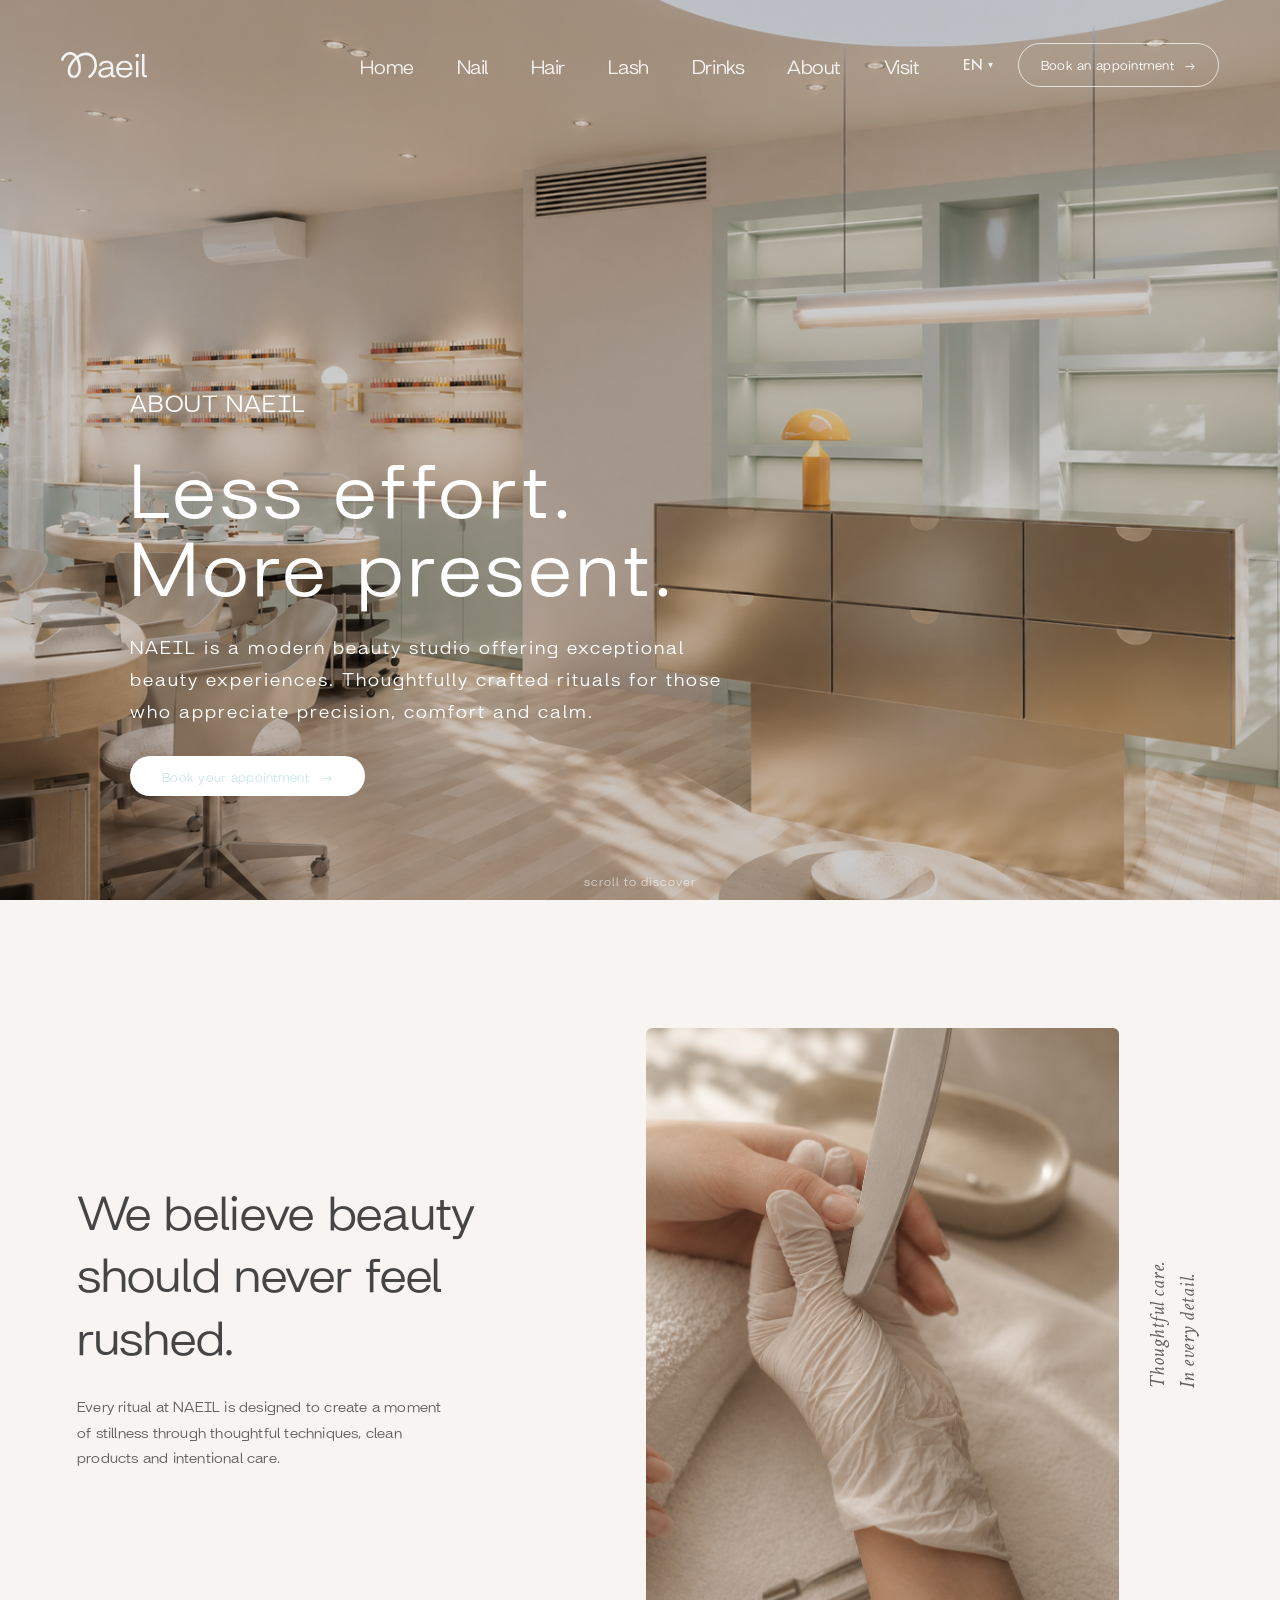
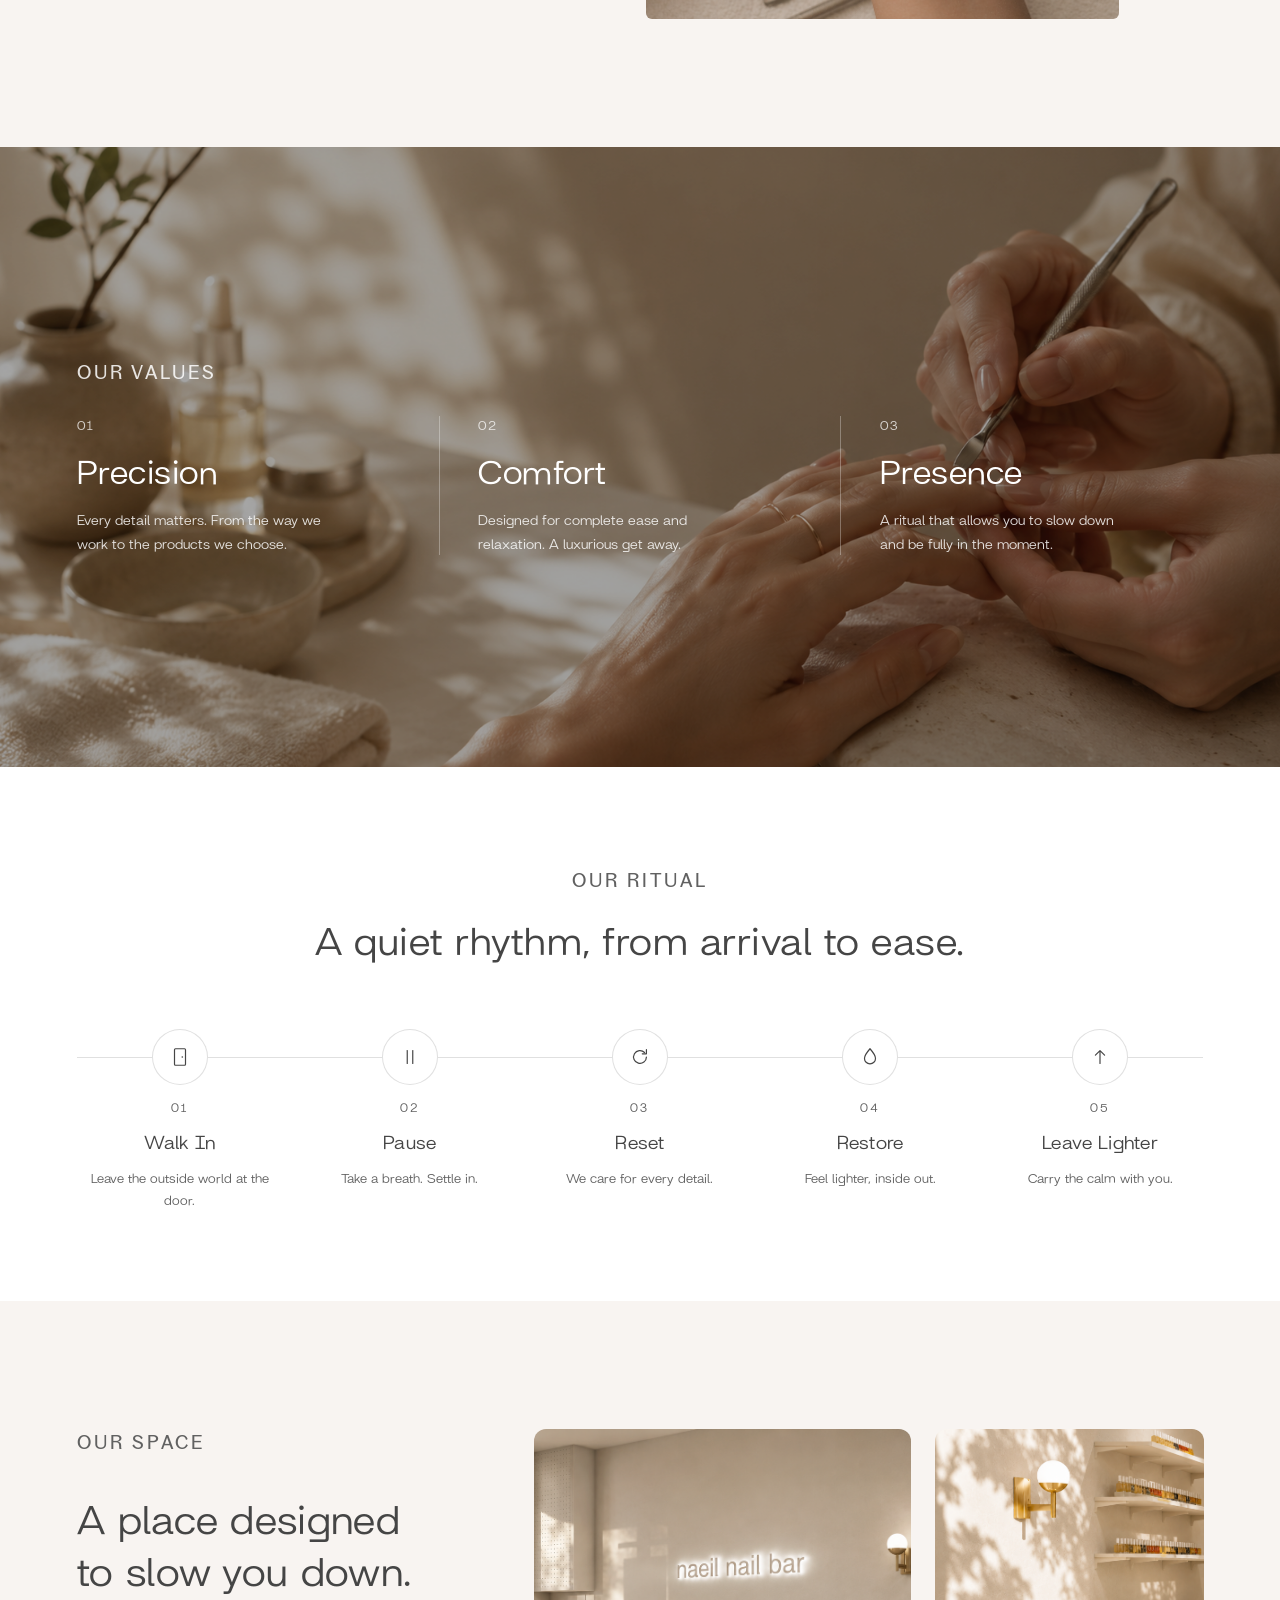
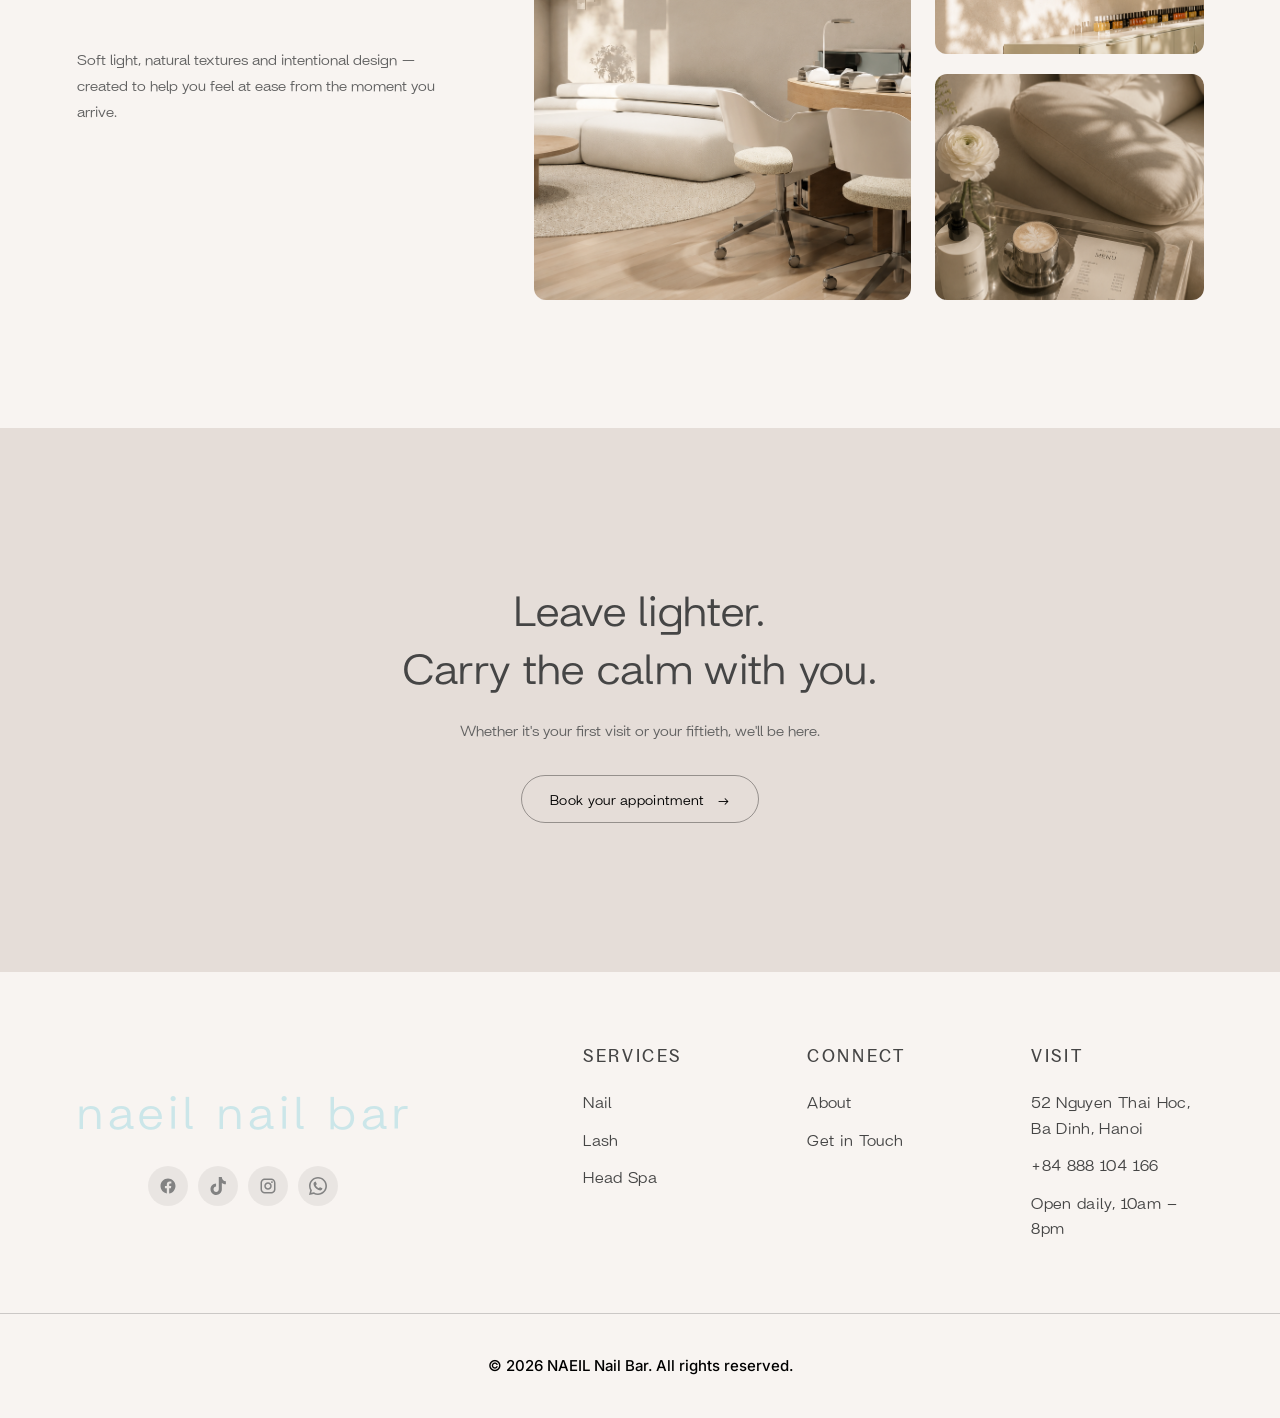
==== commit 39c7ba1b: "commit" ====
--- a/about.html
+++ b/about.html
@@ -51,6 +51,7 @@
       <li><a href="nail.html" data-i18n="nav.nail">Nail</a></li>
       <li><a href="head-spa.html" data-i18n="nav.hair">Hair</a></li>
       <li><a href="lash.html" data-i18n="nav.lash">Lash</a></li>
+      <li><a href="drinks.html" data-i18n="nav.drinks">Drinks</a></li>
       <li><a href="about.html" data-i18n="nav.about">About</a></li>
       <li><a href="visit.html" data-i18n="nav.visit">Visit</a></li>
     </ul>
@@ -362,6 +363,14 @@
       <div class="mega-menu-group">
         <span class="mega-menu-group-label" data-i18n="megamenu.explore">Explore</span>
         <div class="mega-menu-rows">
+          <a href="drinks.html" class="mega-menu-item">
+            <span class="mega-menu-item-img"><img src="images/drinks-page/drinks-thumb.jpg" alt="" loading="lazy"></span>
+            <span class="mega-menu-item-text">
+              <span class="mega-menu-item-title" data-i18n="megamenu.drinks.title">Drinks</span>
+              <span class="mega-menu-item-desc" data-i18n="megamenu.drinks.desc">Café, Japanese tea &amp; cold brew</span>
+            </span>
+            <span class="mega-menu-item-arrow" aria-hidden="true">&rarr;</span>
+          </a>
           <a href="about.html" class="mega-menu-item active">
             <span class="mega-menu-item-img"><img src="images/about-page/hero-about.jpg" alt="" loading="lazy"></span>
             <span class="mega-menu-item-text">
--- a/css/style.css
+++ b/css/style.css
@@ -4140,8 +4140,8 @@
 
 /* =====================================================
    NAIL PAGE — Nail Menu (nail.html #menu) — additive only.
-   Sits between "What Goes On Your Nail" and "The Naeil
-   Standard". Reuses the Nail intro heading (.nail-eyebrow /
+   Sits right after the hero; "What Goes On Your Nail" now
+   closes the page, just above the footer. Reuses the Nail intro heading (.nail-eyebrow /
    .services-subheading) and the Naeil Standard two-column
    split rhythm. Everything new is scoped to .nm-* so no other
    section or page is affected. Prices are real HTML text
@@ -4156,7 +4156,6 @@
   gap: 32px;
   padding: clamp(56px, 8vw, 110px) var(--gutter) clamp(48px, 6vw, 80px);
   background: var(--cream);
-  border-top: 1px solid var(--line);
   text-align: center;
   scroll-margin-top: 90px;
 }
@@ -4397,3 +4396,350 @@
   .nm-photo figcaption { font-size: 16px; }
   .nm-unit { font-size: 16px; }
 }
+
+/* =====================================================
+   COMING SOON — Lash Lift + Head Spa (additive only)
+   Home: .service-card.is-coming-soon gets a light veil
+   over its photo and a centred "COMING SOON" pill; the
+   card and its link still open the service page.
+   Service pages (body.cs-page): the whole preview stays
+   visible under a light cream veil; a floating notice
+   sits in the hero. The navbar (z 50) stays above every
+   veil and all veils ignore pointer events, so nav, the
+   language switcher, footer links and the Instagram
+   link keep working.
+   ===================================================== */
+.cs-veil {
+  position: absolute;
+  inset: 0;
+  background: rgba(248, 244, 241, 0.42);
+  pointer-events: none;
+}
+
+/* ---- Home cards ---- */
+.service-card.is-coming-soon .service-img { position: relative; }
+.service-card.is-coming-soon .service-img .cs-veil { z-index: 1; }
+.cs-badge {
+  position: absolute;
+  top: 50%;
+  left: 50%;
+  z-index: 2;
+  transform: translate(-50%, -50%);
+  display: inline-flex;
+  align-items: center;
+  justify-content: center;
+  height: 44px;
+  padding: 0 26px;
+  border: 1px solid rgba(255, 255, 255, 0.9);
+  border-radius: 30px;
+  background: rgba(255, 255, 255, 0.16);
+  -webkit-backdrop-filter: blur(4px);
+  backdrop-filter: blur(4px);
+  color: var(--white);
+  font-family: var(--font-condensed);
+  font-size: 16px;
+  font-weight: 400;
+  letter-spacing: 3px;
+  text-transform: uppercase;
+  white-space: nowrap;
+  text-shadow: 0 1px 6px rgba(0, 0, 0, 0.18);
+  pointer-events: none;
+}
+@media (max-width: 720px) {
+  .cs-badge { height: 38px; padding: 0 20px; font-size: 14px; letter-spacing: 2.5px; }
+}
+
+/* ---- Service pages: veil over hero + content sections ---- */
+.cs-hero .cs-veil--hero { z-index: 4; background: rgba(248, 244, 241, 0.5); }
+/* The hero copy stays as a soft preview behind the notice, so the
+   notice never competes with it (Head Spa's copy is centred). */
+.cs-hero .hero-content,
+.cs-hero .spa-hero-content { opacity: 0.45; }
+.cs-page [data-cs-veil] { position: relative; }
+.cs-page [data-cs-veil]::after {
+  content: "";
+  position: absolute;
+  inset: 0;
+  z-index: 6;
+  background: rgba(248, 244, 241, 0.4);
+  pointer-events: none;
+}
+
+/* ---- Floating notice (hero) ---- */
+.cs-notice {
+  position: absolute;
+  top: 50%;
+  left: 50%;
+  z-index: 40;
+  transform: translate(-50%, -50%);
+  width: min(560px, calc(100% - 48px));
+  box-sizing: border-box;
+  display: flex;
+  flex-direction: column;
+  align-items: center;
+  gap: 18px;
+  padding: clamp(32px, 4vw, 48px) clamp(24px, 4vw, 48px);
+  border-radius: 10px;
+  background: rgba(248, 244, 241, 0.9);
+  -webkit-backdrop-filter: blur(10px);
+  backdrop-filter: blur(10px);
+  box-shadow: 0 12px 40px rgba(0, 0, 0, 0.08);
+  text-align: center;
+  color: var(--ink);
+}
+.cs-notice-title {
+  margin: 0;
+  font-family: 'Cormorant Garamond', 'Britanica', serif;
+  font-size: clamp(28px, 3.2vw, 40px);
+  font-weight: 400;
+  line-height: 1.15;
+  letter-spacing: 0.2px;
+  color: var(--ink);
+}
+.cs-notice-rule { width: 40px; height: 1px; background: rgba(0, 0, 0, 0.3); }
+.cs-notice-copy {
+  margin: 0;
+  font-family: 'Cormorant Garamond', 'Britanica', serif;
+  font-size: clamp(18px, 1.6vw, 21px);
+  line-height: 1.4;
+  color: var(--ink-mid);
+}
+.cs-notice-link {
+  margin-top: 6px;
+  padding-bottom: 3px;
+  border-bottom: 1px solid currentColor;
+  font-family: 'Cormorant Garamond', 'Britanica', serif;
+  font-size: clamp(17px, 1.5vw, 20px);
+  color: var(--ink);
+  transition: opacity .25s ease;
+}
+.cs-notice-link:hover { opacity: .65; }
+
+/* ---- Disabled booking CTAs ---- */
+.btn.cs-btn,
+.btn.cs-btn:hover {
+  background: rgba(255, 255, 255, 0.75);
+  color: var(--icon-gray);
+  cursor: not-allowed;
+  letter-spacing: 2px;
+  text-transform: uppercase;
+  font-size: 13px;
+}
+.cs-price { cursor: default; }
+.cs-price:hover { border-bottom-color: transparent; }
+
+/* ---- Nail Menu (03): per-nail / full-set price columns ----
+   Used by Magnetic, Chrome, French and both Extension rows. Two
+   fixed-width, right-aligned price cells so every amount lines up
+   under its column label; the service name may wrap on narrow
+   screens instead of shrinking the type. */
+.nm-cols-head {
+  display: flex;
+  justify-content: flex-end;
+  align-items: flex-end;
+  gap: 14px;
+  margin-top: 6px;
+  color: var(--icon-gray);
+  font-family: var(--font-display);
+  font-size: 11px;
+  line-height: 1.35;
+  letter-spacing: 0.6px;
+  text-transform: uppercase;
+}
+.nm-cols-head-label { text-align: right; white-space: pre-line; }
+.nm-price--nail { flex: 0 0 64px; justify-content: flex-end; }
+.nm-price--set { flex: 0 0 92px; justify-content: flex-end; }
+.nm-item-row--dual { gap: 14px; }
+.nm-item-row--dual .nm-item-name { flex: 0 1 auto; min-width: 0; }
+.nm-note--addon {
+  margin: clamp(32px, 4vw, 48px) auto 0;
+  max-width: 640px;
+  text-align: center;
+}
+/* Extension: the Lẻ / Full set labels sit on the same line as the
+   column title instead of on their own row. */
+.nm-col-head {
+  display: flex;
+  justify-content: space-between;
+  align-items: flex-end;
+  gap: 14px;
+  margin-bottom: 28px;
+}
+.nm-col-head .nm-col-title { margin: 0; }
+.nm-col-head .nm-cols-head { margin-top: 0; }
+
+/* =====================================================
+   DRINKS MENU (drinks.html) — additive only.
+   The four approved menu posters are shown exactly as
+   supplied: never cropped, recoloured or overlaid. The page
+   has no photo hero, so its <header> holds the navbar in the
+   site's existing cream "is-fixed" state from the start.
+   Everything here is scoped to .dm-* / .drinks-header /
+   html[data-locale="vi"] .nav-links, so no other page changes.
+   ===================================================== */
+
+/* Nav now holds 7 links: Vietnamese labels are the longest, so on
+   desktop trim the spacing between links (never the font size) to
+   keep clear air before the language switcher. */
+@media (min-width: 1024px) {
+  html[data-locale="vi"] .nav-links { gap: clamp(8px, 1.6vw - 6px, 22px); }
+  html[data-locale="vi"] .nav-links a { padding-inline: clamp(2px, 0.6vw - 4px, 6px); }
+}
+
+.page-drinks { background: var(--cream); }
+
+/* ---- Page heading ---- */
+.dm-page-head {
+  display: flex;
+  flex-direction: column;
+  align-items: center;
+  gap: 14px;
+  padding: calc(129px + clamp(40px, 6vw, 88px)) var(--gutter) clamp(40px, 5vw, 72px);
+  text-align: center;
+}
+.dm-page-sub {
+  margin: 0;
+  font-family: 'Crimson Text', serif;
+  font-style: italic;
+  font-size: clamp(19px, 1.7vw, 23px);
+  letter-spacing: 0.3px;
+  color: var(--ink-soft);
+}
+html[data-locale="zh"] .dm-page-sub { font-family: var(--font-display); font-style: normal; font-size: 17px; letter-spacing: 1px; }
+html[data-locale="vi"] .dm-page-sub { font-family: var(--font-body); }
+
+/* ---- Poster gallery — one centred column, read like turning the
+   pages of a printed menu. Posters keep their own ratio, so mixed
+   heights (Cold Brew is 4:5) never misalign anything. ---- */
+.dm-gallery {
+  display: flex;
+  flex-direction: column;
+  align-items: center;
+  gap: clamp(56px, 7vw, 104px);
+  max-width: calc(680px + 2 * var(--gutter));
+  margin: 0 auto;
+  padding: 0 var(--gutter) clamp(80px, 10vw, 140px);
+  list-style: none;
+}
+.dm-poster { width: 100%; margin: 0; min-width: 0; }
+.dm-poster-btn {
+  display: block;
+  width: 100%;
+  padding: 0;
+  margin: 0;
+  border: 0;
+  background: none;
+  cursor: zoom-in;
+  -webkit-tap-highlight-color: transparent;
+}
+.dm-poster-btn:focus-visible { outline: 1px solid var(--ink-mid); outline-offset: 6px; }
+.dm-poster picture, .dm-poster img {
+  display: block;
+  width: 100%;
+  height: auto; /* intrinsic ratio from width/height attrs: never cropped, no layout shift */
+}
+
+/* ---- Screen-reader / search transcription (not shown on screen) ---- */
+.dm-visually-hidden {
+  position: absolute !important;
+  width: 1px; height: 1px;
+  margin: -1px; padding: 0;
+  overflow: hidden;
+  clip: rect(0 0 0 0);
+  clip-path: inset(50%);
+  white-space: nowrap;
+  border: 0;
+}
+
+/* ---- Full-screen viewer ---- */
+.dm-lb {
+  position: fixed;
+  inset: 0;
+  z-index: 300;
+  display: flex;
+  align-items: center;
+  justify-content: center;
+  background: rgba(20, 17, 14, 0.94);
+  opacity: 0;
+  visibility: hidden;
+  transition: opacity .3s ease, visibility 0s linear .3s;
+}
+.dm-lb.is-open { opacity: 1; visibility: visible; transition: opacity .3s ease; }
+.dm-lb-stage {
+  position: absolute;
+  inset: 0;
+  display: flex;
+  align-items: center;
+  justify-content: center;
+  overflow: hidden;
+  touch-action: none;
+  cursor: zoom-in;
+}
+.dm-lb.is-zoomed .dm-lb-stage { cursor: grab; }
+.dm-lb.is-dragging .dm-lb-stage { cursor: grabbing; }
+.dm-lb-img {
+  display: block;
+  max-width: none;
+  user-select: none;
+  -webkit-user-drag: none;
+  transform-origin: center center;
+  will-change: transform;
+}
+.dm-lb-btn {
+  position: absolute;
+  z-index: 2;
+  display: inline-flex;
+  align-items: center;
+  justify-content: center;
+  width: 44px;
+  height: 44px;
+  padding: 0;
+  border: 1px solid rgba(255, 255, 255, 0.28);
+  border-radius: 50%;
+  background: rgba(20, 17, 14, 0.35);
+  color: rgba(255, 255, 255, 0.85);
+  font-family: var(--font-display);
+  font-size: 22px;
+  line-height: 1;
+  cursor: pointer;
+  transition: background-color .25s ease, color .25s ease, border-color .25s ease;
+}
+.dm-lb-btn:hover { background: rgba(255, 255, 255, 0.14); color: #FFF; border-color: rgba(255, 255, 255, 0.5); }
+.dm-lb-btn:focus-visible { outline: 1px solid #FFF; outline-offset: 3px; }
+.dm-lb-close { top: 18px; right: 18px; font-size: 26px; }
+.dm-lb-prev { left: 18px; top: 50%; transform: translateY(-50%); }
+.dm-lb-next { right: 18px; top: 50%; transform: translateY(-50%); }
+.dm-lb-meta {
+  position: absolute;
+  z-index: 2;
+  left: 50%;
+  bottom: 18px;
+  transform: translateX(-50%);
+  display: flex;
+  flex-direction: column;
+  align-items: center;
+  gap: 4px;
+  margin: 0;
+  color: rgba(255, 255, 255, 0.6);
+  font-family: var(--font-display);
+  font-size: 12px;
+  letter-spacing: 1px;
+  white-space: nowrap;
+  pointer-events: none;
+}
+.dm-lb.is-zoomed .dm-lb-hint { opacity: 0; }
+.dm-lb-hint { transition: opacity .25s ease; }
+
+/* ---- Responsive ---- */
+@media (max-width: 720px) {
+  .dm-page-head { padding-top: calc(129px + 28px); padding-bottom: 32px; gap: 10px; }
+  .dm-gallery { gap: 36px; padding: 0 16px 72px; }
+  .dm-lb-close { top: 12px; right: 12px; }
+}
+/* Touch screens navigate by swiping, so the arrows step aside. */
+@media (hover: none) and (pointer: coarse) {
+  .dm-lb-prev, .dm-lb-next { display: none; }
+}
+@media (prefers-reduced-motion: reduce) {
+  .dm-lb, .dm-lb.is-open { transition: none; }
+}
